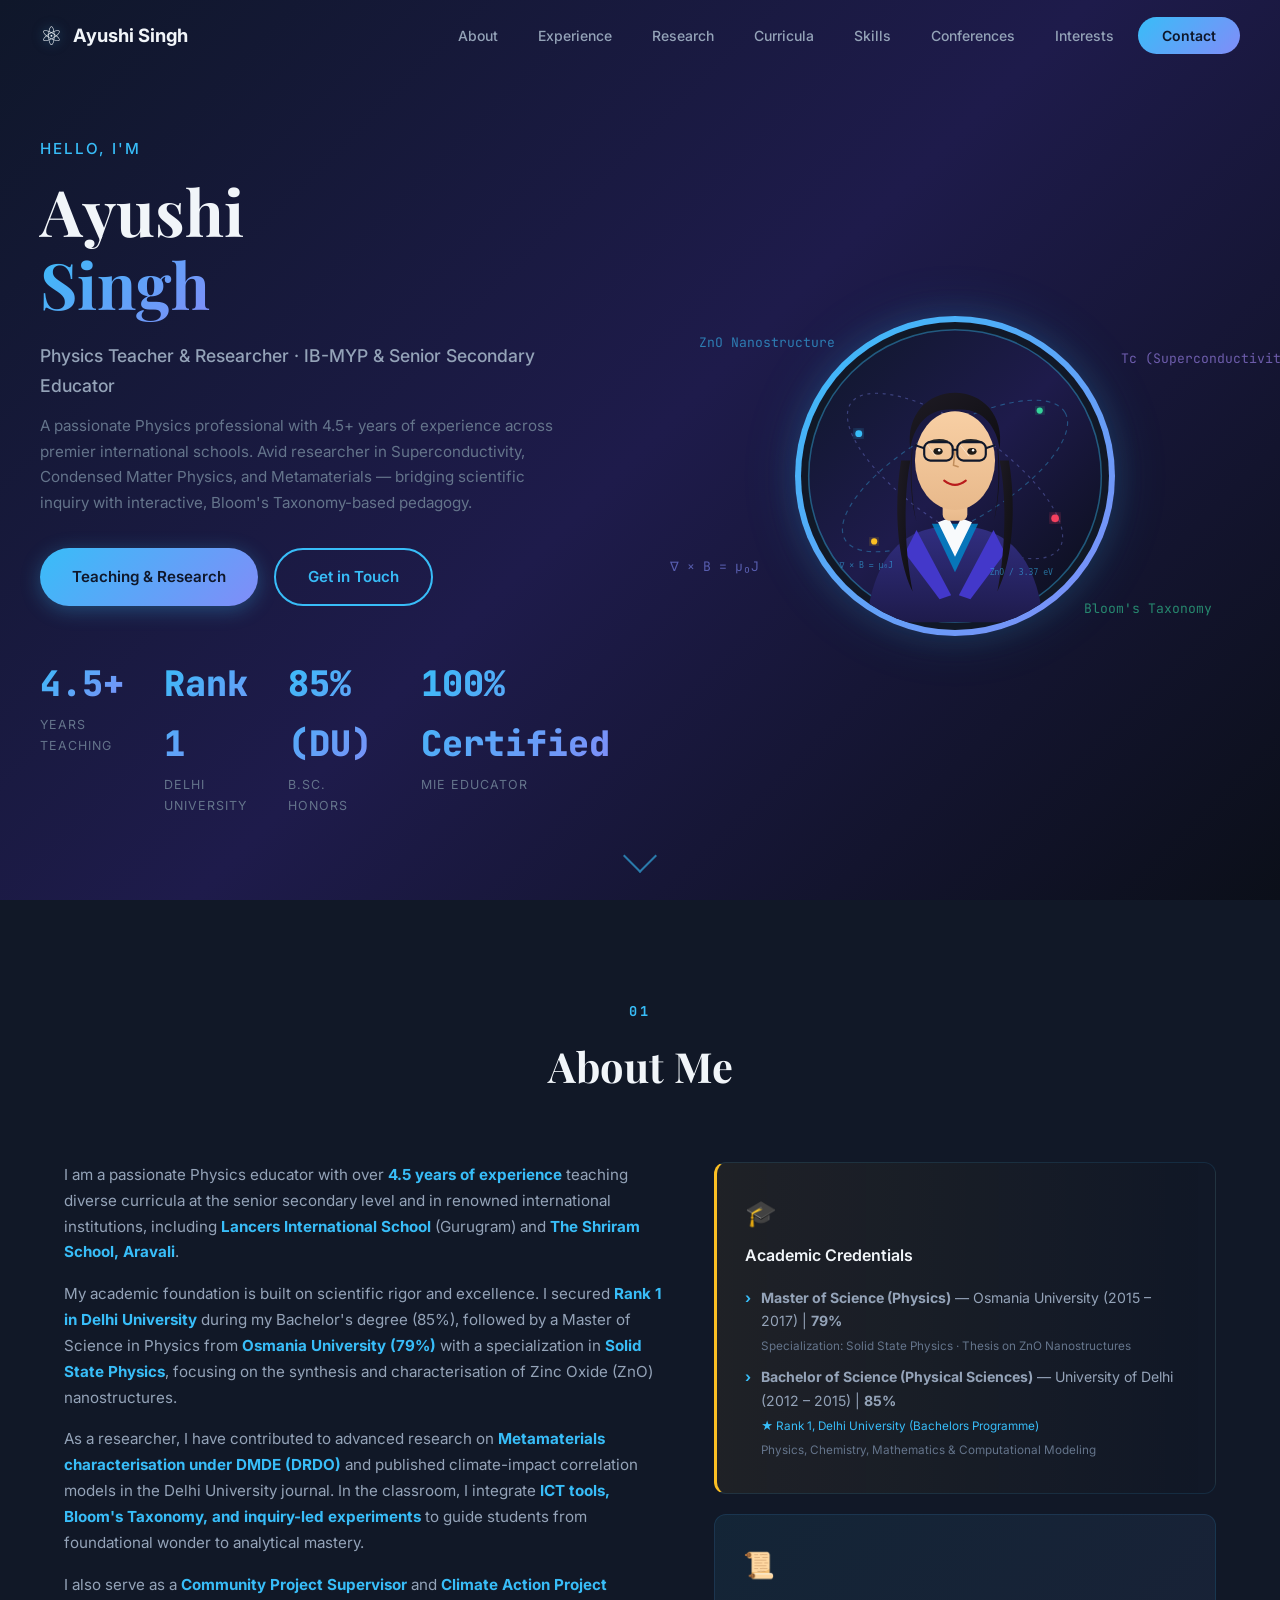
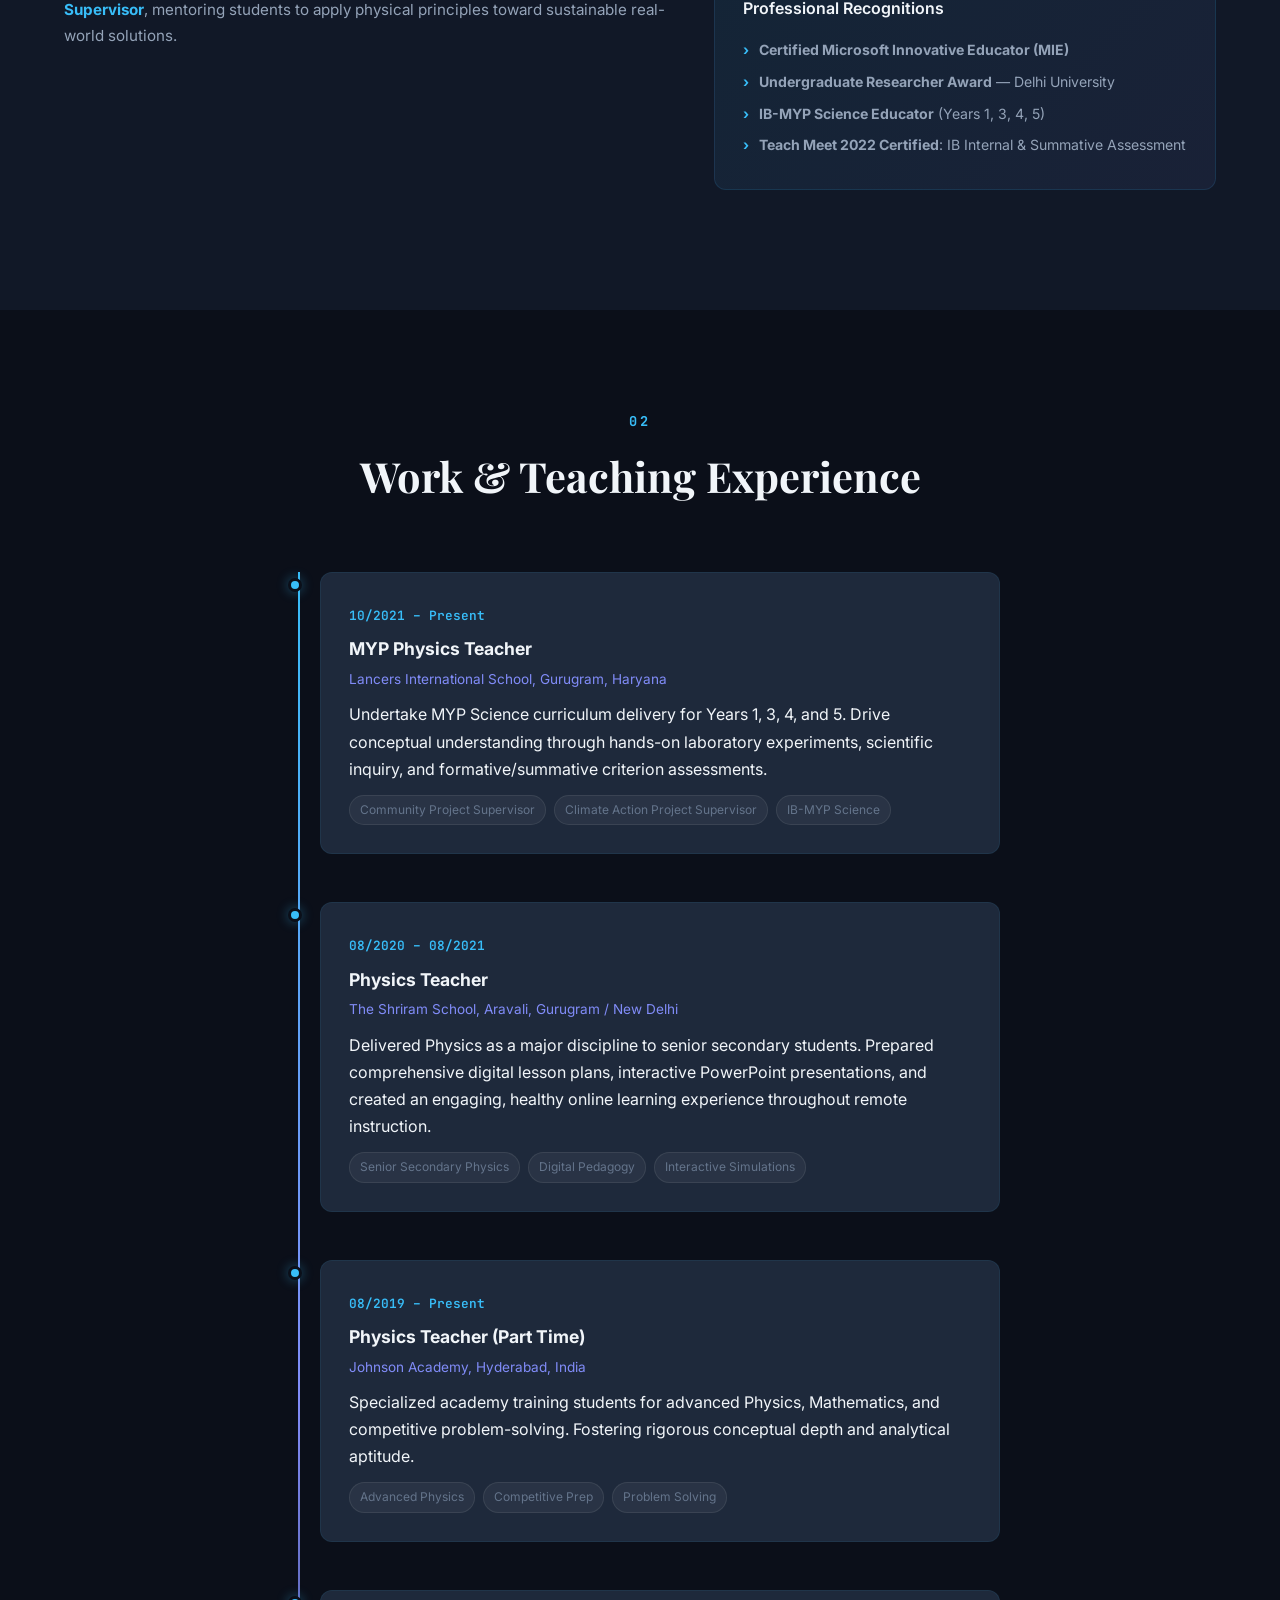
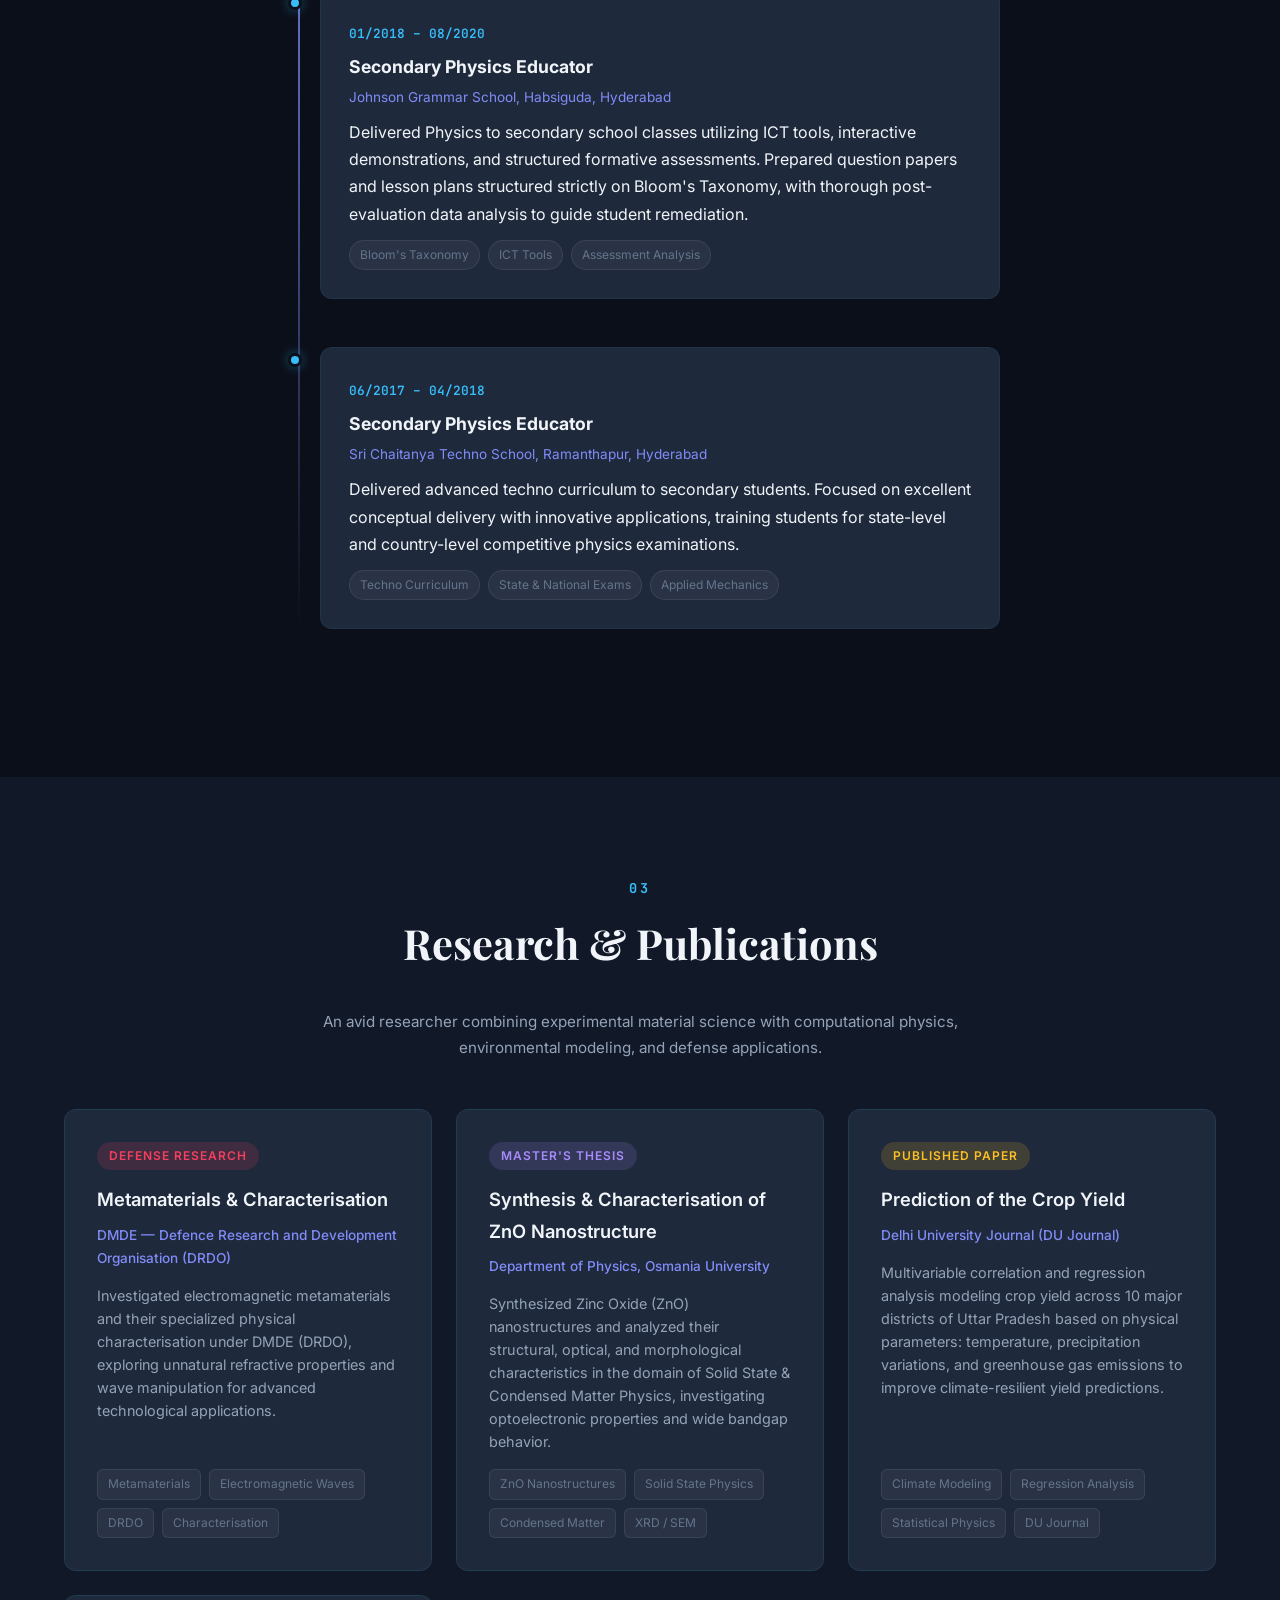
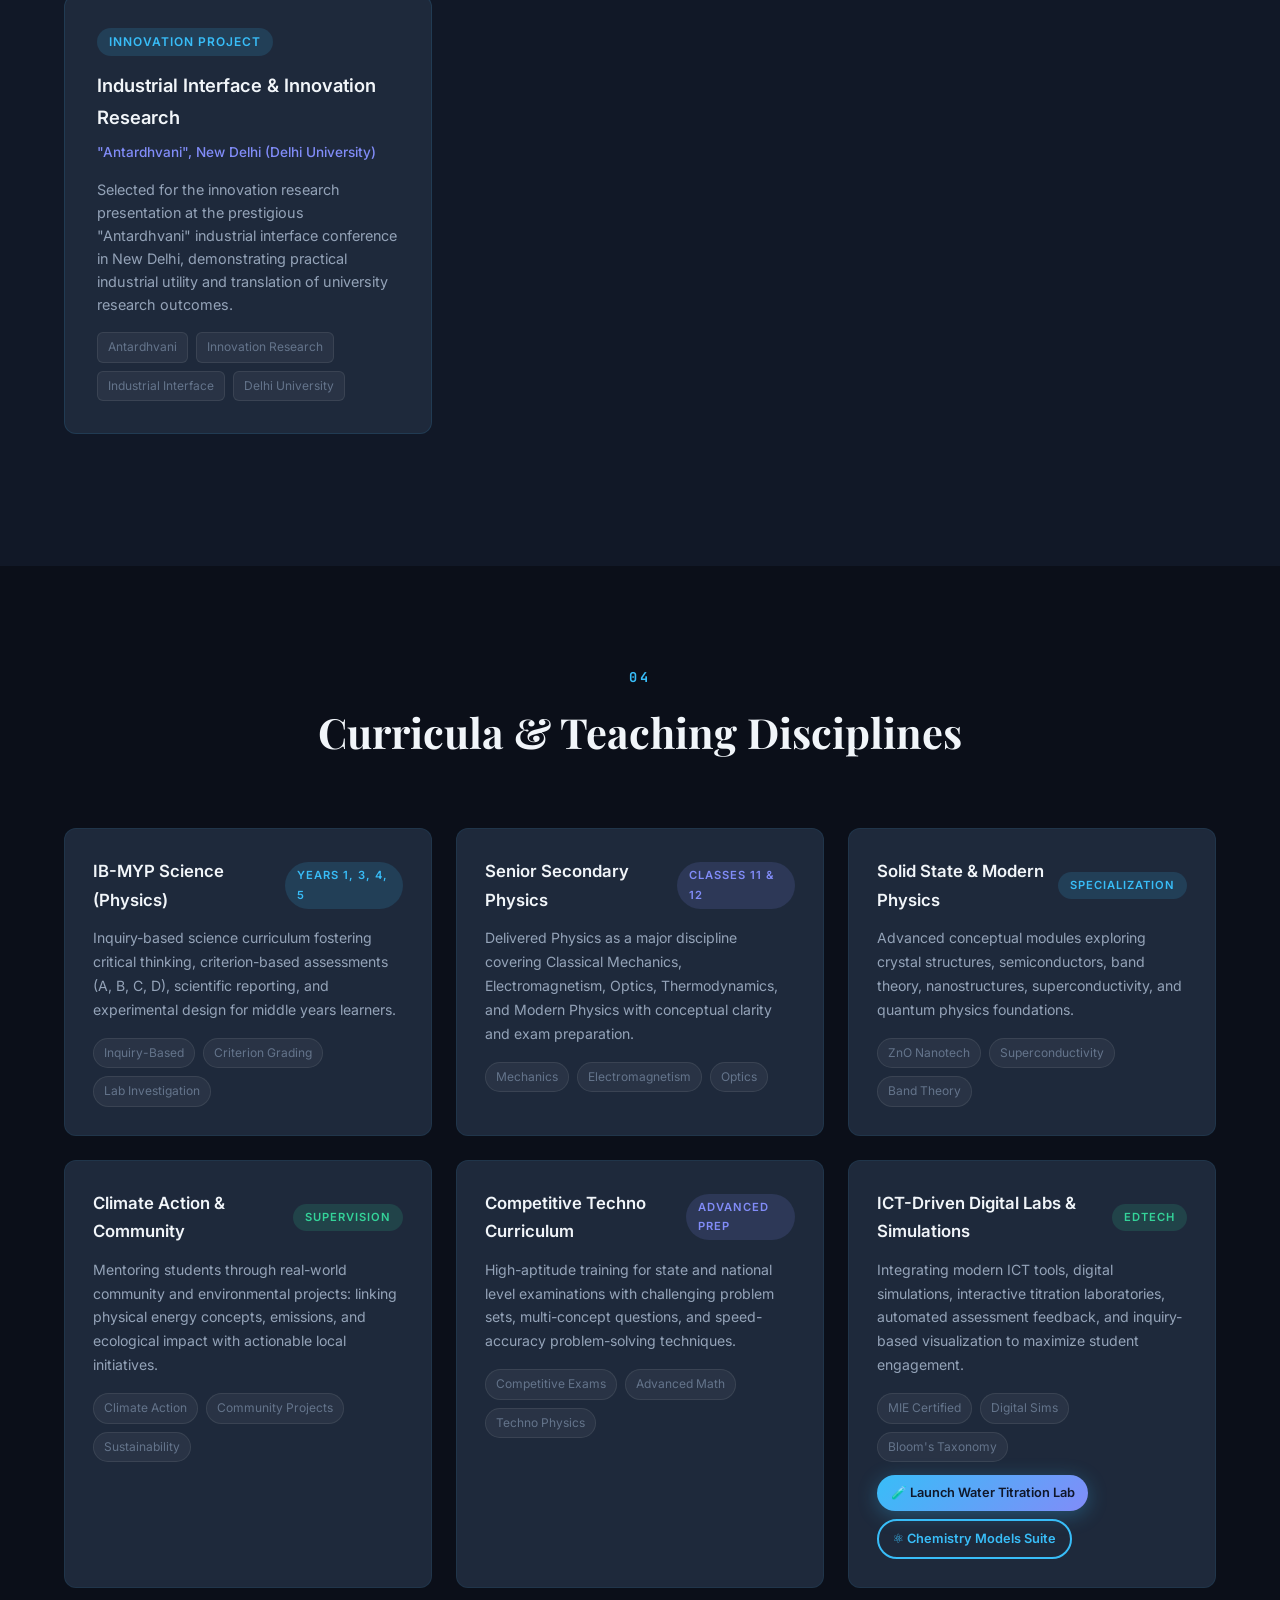
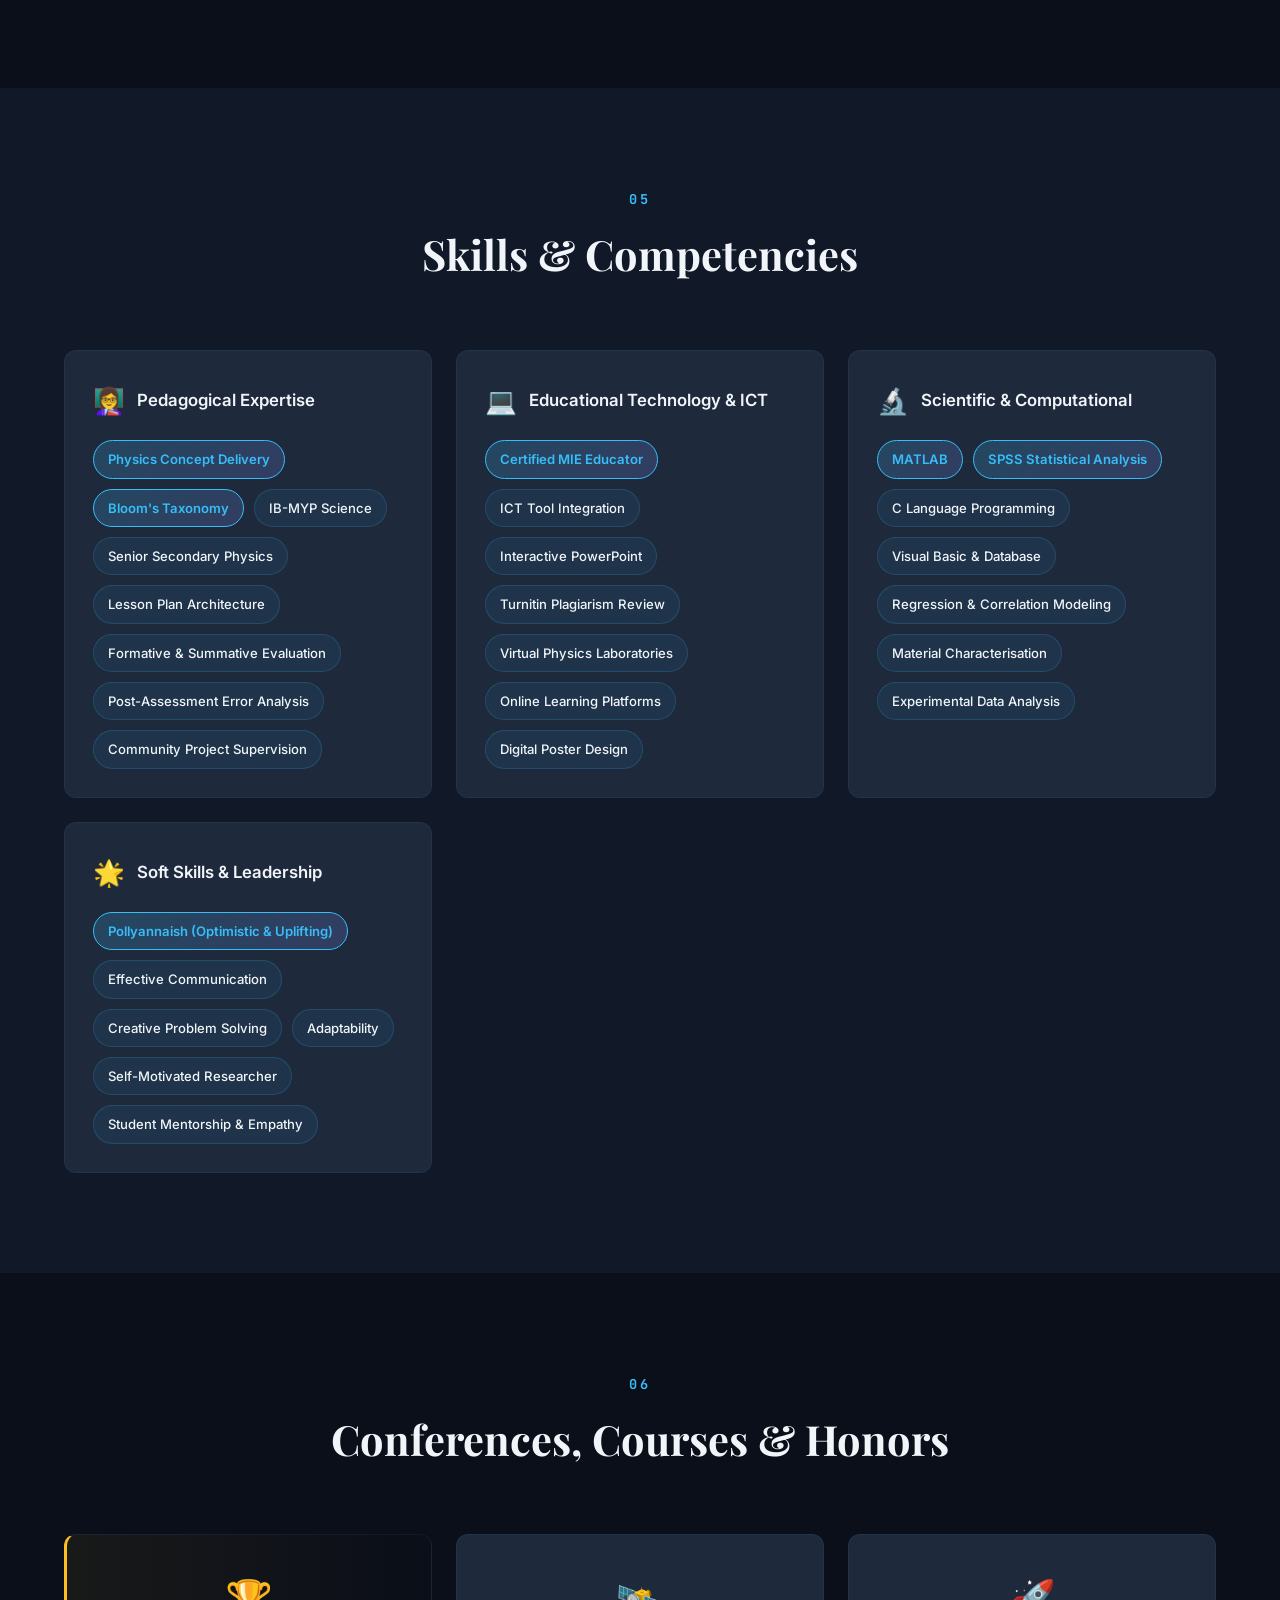
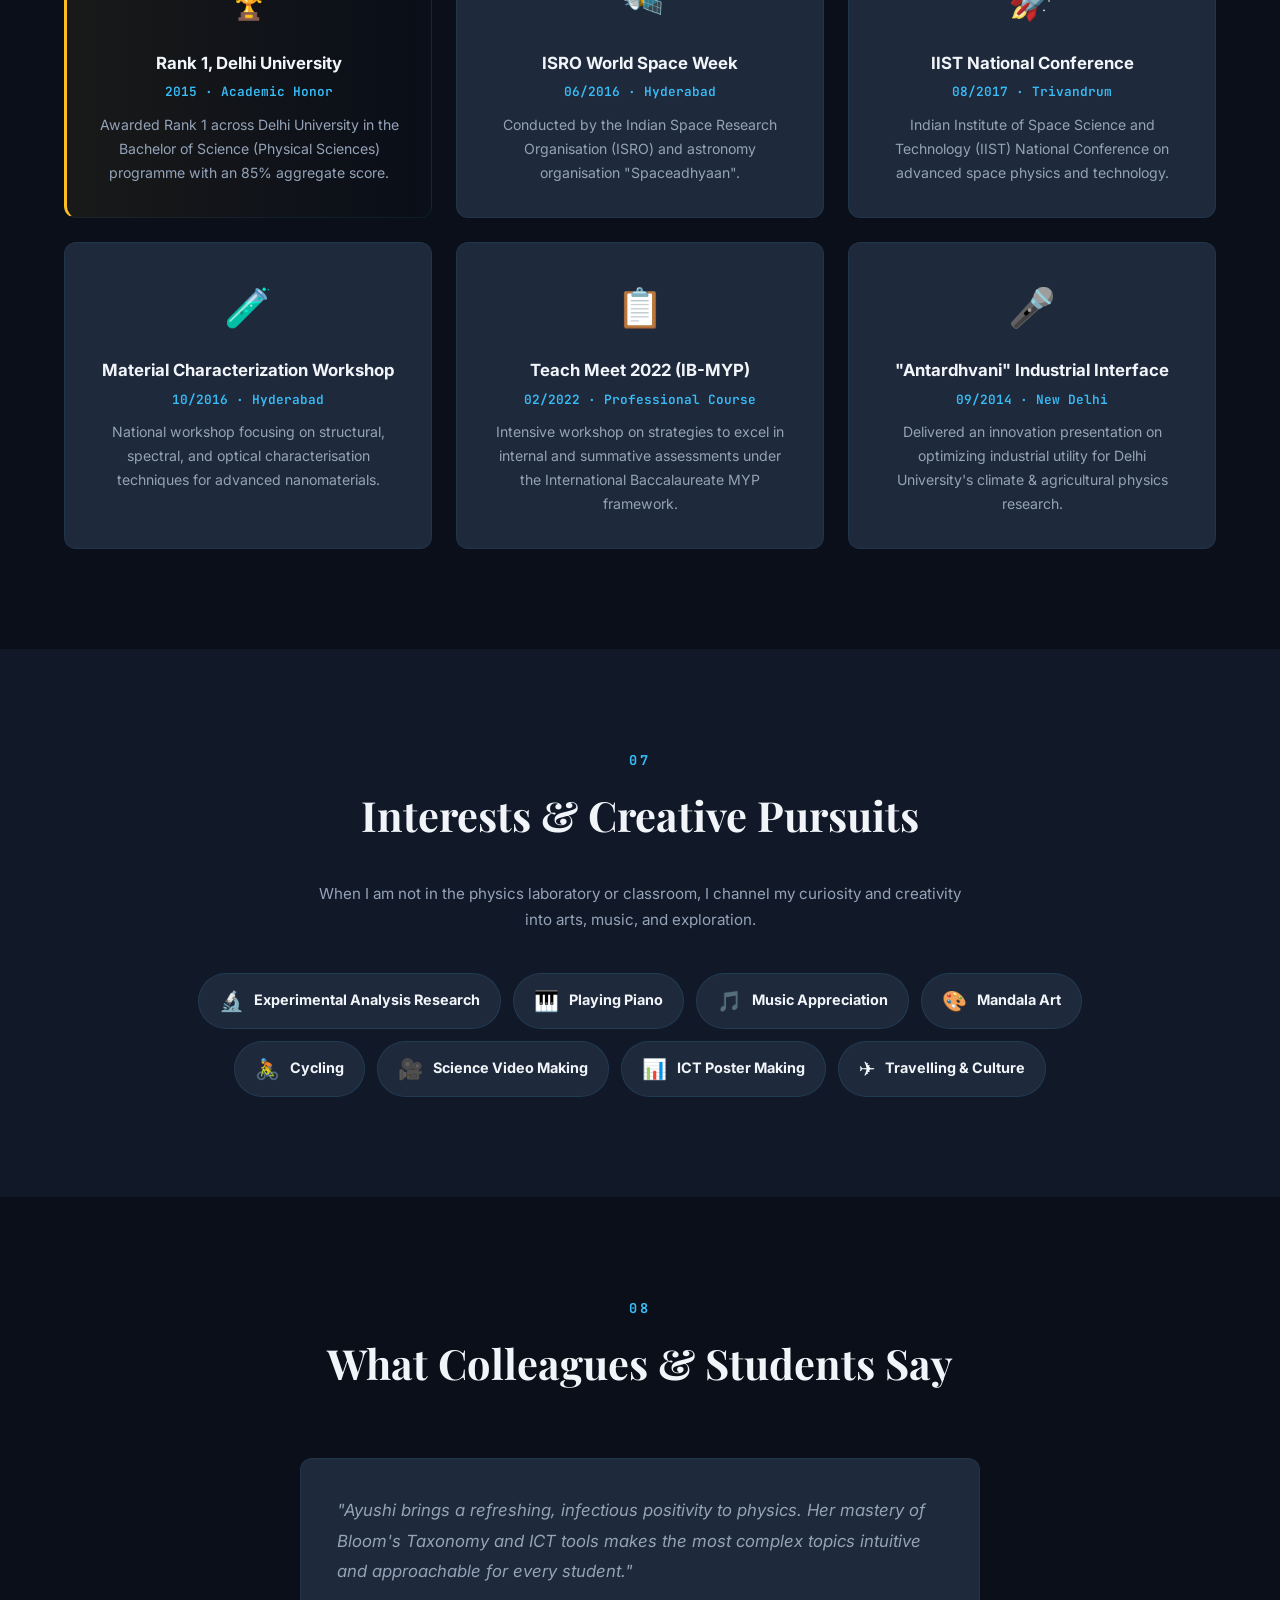
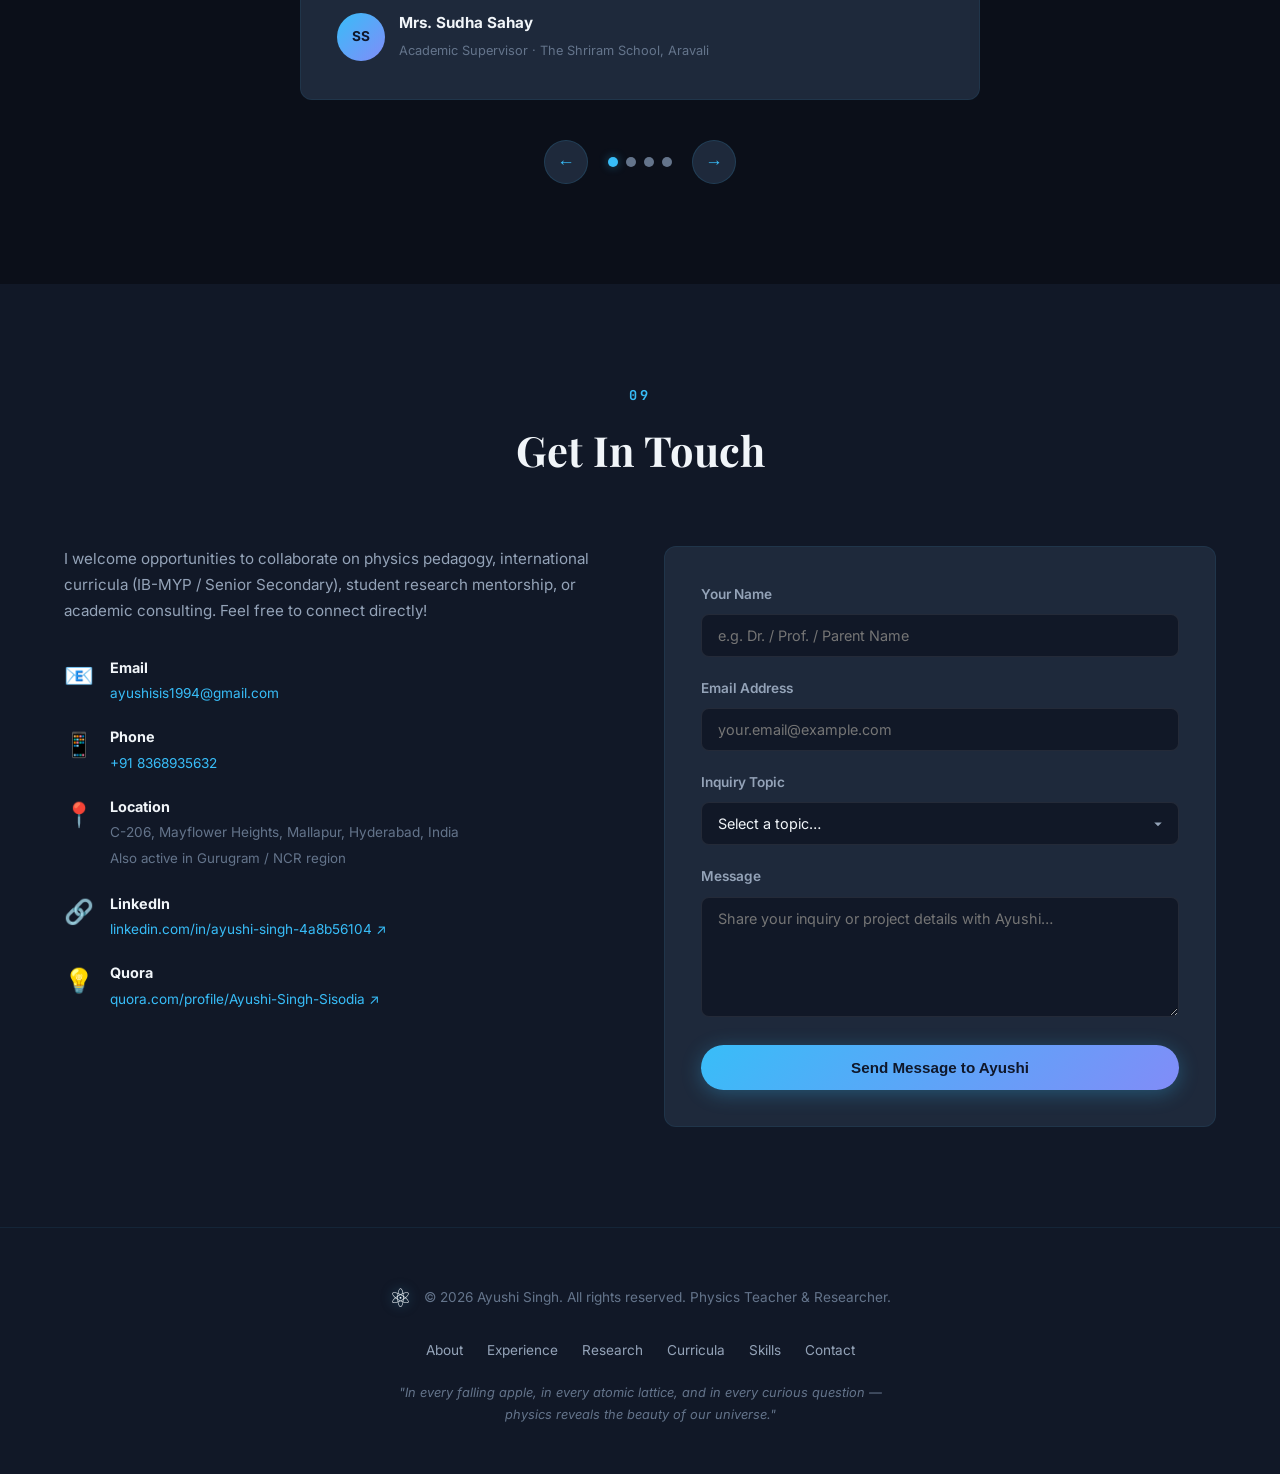
==== index.html @ d797db51 "feat: portfolio site with interactive chemistry & titration virtual labs" ====
<!DOCTYPE html>
<html lang="en">
<head>
  <meta charset="UTF-8" />
  <meta name="viewport" content="width=device-width, initial-scale=1.0" />
  <title>Ayushi Singh — Physics Teacher &amp; Researcher Portfolio</title>
  <link rel="stylesheet" href="css/style.css" />
  <link rel="preconnect" href="https://fonts.googleapis.com" />
  <link rel="preconnect" href="https://fonts.gstatic.com" crossorigin />
  <link href="https://fonts.googleapis.com/css2?family=Inter:wght@300;400;500;600;700;800&family=Playfair+Display:ital,wght@0,500;0,700;1,500&family=JetBrains+Mono:wght@400;500&display=swap" rel="stylesheet" />
</head>
<body>
  <!-- ───── Particle Canvas ───── -->
  <canvas id="particles-canvas"></canvas>

  <!-- ───── Navigation ───── -->
  <nav class="navbar" id="navbar">
    <a href="#" class="nav-logo">
      <span class="logo-icon">⚛</span>
      <span class="logo-text">Ayushi Singh</span>
    </a>
    <ul class="nav-links" id="nav-links">
      <li><a href="#about">About</a></li>
      <li><a href="#experience">Experience</a></li>
      <li><a href="#research">Research</a></li>
      <li><a href="#curriculum">Curricula</a></li>
      <li><a href="#skills">Skills</a></li>
      <li><a href="#conferences">Conferences</a></li>
      <li><a href="#interests">Interests</a></li>
      <li><a href="#contact" class="nav-cta">Contact</a></li>
    </ul>
    <button class="hamburger" id="hamburger" aria-label="Toggle menu">
      <span></span><span></span><span></span>
    </button>
  </nav>

  <!-- ───── Hero Section ───── -->
  <header class="hero" id="hero">
    <div class="hero-content">
      <div class="hero-text">
        <p class="hero-greeting">Hello, I'm</p>
        <h1 class="hero-name">Ayushi<br /><span class="highlight">Singh</span></h1>
        <p class="hero-tagline">Physics Teacher &amp; Researcher · IB-MYP &amp; Senior Secondary Educator</p>
        <p class="hero-sub">A passionate Physics professional with 4.5+ years of experience across premier international schools. Avid researcher in Superconductivity, Condensed Matter Physics, and Metamaterials — bridging scientific inquiry with interactive, Bloom's Taxonomy-based pedagogy.</p>
        <div class="hero-btns">
          <a href="#experience" class="btn btn-primary">Teaching &amp; Research</a>
          <a href="#contact" class="btn btn-outline">Get in Touch</a>
        </div>
        <div class="hero-stats">
          <div class="stat">
            <span class="stat-num" data-target="4.5" data-decimals="1" data-suffix="+">0</span>
            <span class="stat-label">Years Teaching</span>
          </div>
          <div class="stat">
            <span class="stat-num" data-target="1" data-prefix="Rank ">0</span>
            <span class="stat-label">Delhi University</span>
          </div>
          <div class="stat">
            <span class="stat-num" data-target="85" data-suffix="% (DU)">0</span>
            <span class="stat-label">B.Sc. Honors</span>
          </div>
          <div class="stat">
            <span class="stat-num" data-target="100" data-suffix="% Certified">0</span>
            <span class="stat-label">MIE Educator</span>
          </div>
        </div>
      </div>
      <div class="hero-image">
        <div class="avatar-ring">
          <img src="assets/images/teacher-avatar.svg" alt="Ayushi Singh - Physics Teacher &amp; Researcher" />
        </div>
        <!-- Floating formulas & research topics -->
        <div class="floating-formula f1">ZnO Nanostructure</div>
        <div class="floating-formula f2">∇ × B = μ₀J</div>
        <div class="floating-formula f3">Tc (Superconductivity)</div>
        <div class="floating-formula f4">Bloom's Taxonomy</div>
      </div>
    </div>
    <a href="#about" class="scroll-indicator" aria-label="Scroll down">
      <span class="scroll-arrow"></span>
    </a>
  </header>

  <!-- ───── About Section ───── -->
  <section class="section about" id="about">
    <div class="container">
      <h2 class="section-title"><span class="title-num">01</span> About Me</h2>
      <div class="about-grid">
        <div class="about-text">
          <p>I am a passionate Physics educator with over <strong>4.5 years of experience</strong> teaching diverse curricula at the senior secondary level and in renowned international institutions, including <strong>Lancers International School</strong> (Gurugram) and <strong>The Shriram School, Aravali</strong>.</p>
          <p>My academic foundation is built on scientific rigor and excellence. I secured <strong>Rank 1 in Delhi University</strong> during my Bachelor's degree (85%), followed by a Master of Science in Physics from <strong>Osmania University (79%)</strong> with a specialization in <strong>Solid State Physics</strong>, focusing on the synthesis and characterisation of Zinc Oxide (ZnO) nanostructures.</p>
          <p>As a researcher, I have contributed to advanced research on <strong>Metamaterials characterisation under DMDE (DRDO)</strong> and published climate-impact correlation models in the Delhi University journal. In the classroom, I integrate <strong>ICT tools, Bloom's Taxonomy, and inquiry-led experiments</strong> to guide students from foundational wonder to analytical mastery.</p>
          <p>I also serve as a <strong>Community Project Supervisor</strong> and <strong>Climate Action Project Supervisor</strong>, mentoring students to apply physical principles toward sustainable real-world solutions.</p>
        </div>
        <div class="about-details">
          <div class="detail-card award-highlight">
            <span class="detail-icon">🎓</span>
            <h3>Academic Credentials</h3>
            <ul>
              <li><strong>Master of Science (Physics)</strong> — Osmania University (2015 – 2017) | <strong>79%</strong>
                <br /><small style="color:var(--text-muted);">Specialization: Solid State Physics · Thesis on ZnO Nanostructures</small>
              </li>
              <li><strong>Bachelor of Science (Physical Sciences)</strong> — University of Delhi (2012 – 2015) | <strong>85%</strong>
                <br /><small style="color:var(--accent-cyan);">★ Rank 1, Delhi University (Bachelors Programme)</small>
                <br /><small style="color:var(--text-muted);">Physics, Chemistry, Mathematics &amp; Computational Modeling</small>
              </li>
            </ul>
          </div>
          <div class="detail-card">
            <span class="detail-icon">📜</span>
            <h3>Professional Recognitions</h3>
            <ul>
              <li><strong>Certified Microsoft Innovative Educator (MIE)</strong></li>
              <li><strong>Undergraduate Researcher Award</strong> — Delhi University</li>
              <li><strong>IB-MYP Science Educator</strong> (Years 1, 3, 4, 5)</li>
              <li><strong>Teach Meet 2022 Certified</strong>: IB Internal &amp; Summative Assessment</li>
            </ul>
          </div>
        </div>
      </div>
    </div>
  </section>

  <!-- ───── Teaching Experience ───── -->
  <section class="section experience" id="experience">
    <div class="container">
      <h2 class="section-title"><span class="title-num">02</span> Work &amp; Teaching Experience</h2>
      <div class="timeline">

        <div class="timeline-item">
          <div class="timeline-dot"></div>
          <div class="timeline-content">
            <span class="timeline-date">10/2021 – Present</span>
            <h3>MYP Physics Teacher</h3>
            <p class="timeline-place">Lancers International School, Gurugram, Haryana</p>
            <p>Undertake MYP Science curriculum delivery for Years 1, 3, 4, and 5. Drive conceptual understanding through hands-on laboratory experiments, scientific inquiry, and formative/summative criterion assessments.</p>
            <div class="subject-tags" style="margin-top:12px;">
              <span>Community Project Supervisor</span>
              <span>Climate Action Project Supervisor</span>
              <span>IB-MYP Science</span>
            </div>
          </div>
        </div>

        <div class="timeline-item">
          <div class="timeline-dot"></div>
          <div class="timeline-content">
            <span class="timeline-date">08/2020 – 08/2021</span>
            <h3>Physics Teacher</h3>
            <p class="timeline-place">The Shriram School, Aravali, Gurugram / New Delhi</p>
            <p>Delivered Physics as a major discipline to senior secondary students. Prepared comprehensive digital lesson plans, interactive PowerPoint presentations, and created an engaging, healthy online learning experience throughout remote instruction.</p>
            <div class="subject-tags" style="margin-top:12px;">
              <span>Senior Secondary Physics</span>
              <span>Digital Pedagogy</span>
              <span>Interactive Simulations</span>
            </div>
          </div>
        </div>

        <div class="timeline-item">
          <div class="timeline-dot"></div>
          <div class="timeline-content">
            <span class="timeline-date">08/2019 – Present</span>
            <h3>Physics Teacher (Part Time)</h3>
            <p class="timeline-place">Johnson Academy, Hyderabad, India</p>
            <p>Specialized academy training students for advanced Physics, Mathematics, and competitive problem-solving. Fostering rigorous conceptual depth and analytical aptitude.</p>
            <div class="subject-tags" style="margin-top:12px;">
              <span>Advanced Physics</span>
              <span>Competitive Prep</span>
              <span>Problem Solving</span>
            </div>
          </div>
        </div>

        <div class="timeline-item">
          <div class="timeline-dot"></div>
          <div class="timeline-content">
            <span class="timeline-date">01/2018 – 08/2020</span>
            <h3>Secondary Physics Educator</h3>
            <p class="timeline-place">Johnson Grammar School, Habsiguda, Hyderabad</p>
            <p>Delivered Physics to secondary school classes utilizing ICT tools, interactive demonstrations, and structured formative assessments. Prepared question papers and lesson plans structured strictly on Bloom's Taxonomy, with thorough post-evaluation data analysis to guide student remediation.</p>
            <div class="subject-tags" style="margin-top:12px;">
              <span>Bloom's Taxonomy</span>
              <span>ICT Tools</span>
              <span>Assessment Analysis</span>
            </div>
          </div>
        </div>

        <div class="timeline-item">
          <div class="timeline-dot"></div>
          <div class="timeline-content">
            <span class="timeline-date">06/2017 – 04/2018</span>
            <h3>Secondary Physics Educator</h3>
            <p class="timeline-place">Sri Chaitanya Techno School, Ramanthapur, Hyderabad</p>
            <p>Delivered advanced techno curriculum to secondary students. Focused on excellent conceptual delivery with innovative applications, training students for state-level and country-level competitive physics examinations.</p>
            <div class="subject-tags" style="margin-top:12px;">
              <span>Techno Curriculum</span>
              <span>State &amp; National Exams</span>
              <span>Applied Mechanics</span>
            </div>
          </div>
        </div>

      </div>
    </div>
  </section>

  <!-- ───── Research & Publications ───── -->
  <section class="section research-section" id="research">
    <div class="container">
      <h2 class="section-title"><span class="title-num">03</span> Research &amp; Publications</h2>
      <p style="text-align:center; max-width:700px; margin:-30px auto 48px; color:var(--text-secondary); font-size:.95rem;">
        An avid researcher combining experimental material science with computational physics, environmental modeling, and defense applications.
      </p>

      <div class="research-grid">
        <div class="research-card">
          <span class="research-badge badge-drdo">Defense Research</span>
          <h3>Metamaterials &amp; Characterisation</h3>
          <p class="research-org">DMDE — Defence Research and Development Organisation (DRDO)</p>
          <p class="research-desc">
            Investigated electromagnetic metamaterials and their specialized physical characterisation under DMDE (DRDO), exploring unnatural refractive properties and wave manipulation for advanced technological applications.
          </p>
          <div class="research-tags">
            <span>Metamaterials</span>
            <span>Electromagnetic Waves</span>
            <span>DRDO</span>
            <span>Characterisation</span>
          </div>
        </div>

        <div class="research-card">
          <span class="research-badge badge-msc">Master's Thesis</span>
          <h3>Synthesis &amp; Characterisation of ZnO Nanostructure</h3>
          <p class="research-org">Department of Physics, Osmania University</p>
          <p class="research-desc">
            Synthesized Zinc Oxide (ZnO) nanostructures and analyzed their structural, optical, and morphological characteristics in the domain of Solid State &amp; Condensed Matter Physics, investigating optoelectronic properties and wide bandgap behavior.
          </p>
          <div class="research-tags">
            <span>ZnO Nanostructures</span>
            <span>Solid State Physics</span>
            <span>Condensed Matter</span>
            <span>XRD / SEM</span>
          </div>
        </div>

        <div class="research-card">
          <span class="research-badge badge-du">Published Paper</span>
          <h3>Prediction of the Crop Yield</h3>
          <p class="research-org">Delhi University Journal (DU Journal)</p>
          <p class="research-desc">
            Multivariable correlation and regression analysis modeling crop yield across 10 major districts of Uttar Pradesh based on physical parameters: temperature, precipitation variations, and greenhouse gas emissions to improve climate-resilient yield predictions.
          </p>
          <div class="research-tags">
            <span>Climate Modeling</span>
            <span>Regression Analysis</span>
            <span>Statistical Physics</span>
            <span>DU Journal</span>
          </div>
        </div>

        <div class="research-card">
          <span class="research-badge">Innovation Project</span>
          <h3>Industrial Interface &amp; Innovation Research</h3>
          <p class="research-org">"Antardhvani", New Delhi (Delhi University)</p>
          <p class="research-desc">
            Selected for the innovation research presentation at the prestigious "Antardhvani" industrial interface conference in New Delhi, demonstrating practical industrial utility and translation of university research outcomes.
          </p>
          <div class="research-tags">
            <span>Antardhvani</span>
            <span>Innovation Research</span>
            <span>Industrial Interface</span>
            <span>Delhi University</span>
          </div>
        </div>
      </div>
    </div>
  </section>

  <!-- ───── Curricula & Courses ───── -->
  <section class="section subjects" id="curriculum">
    <div class="container">
      <h2 class="section-title"><span class="title-num">04</span> Curricula &amp; Teaching Disciplines</h2>
      <div class="subjects-grid">

        <div class="subject-card">
          <div class="subject-header">
            <h3>IB-MYP Science (Physics)</h3>
            <span class="badge">Years 1, 3, 4, 5</span>
          </div>
          <p>Inquiry-based science curriculum fostering critical thinking, criterion-based assessments (A, B, C, D), scientific reporting, and experimental design for middle years learners.</p>
          <div class="subject-tags">
            <span>Inquiry-Based</span><span>Criterion Grading</span><span>Lab Investigation</span>
          </div>
        </div>

        <div class="subject-card">
          <div class="subject-header">
            <h3>Senior Secondary Physics</h3>
            <span class="badge badge-mid">Classes 11 &amp; 12</span>
          </div>
          <p>Delivered Physics as a major discipline covering Classical Mechanics, Electromagnetism, Optics, Thermodynamics, and Modern Physics with conceptual clarity and exam preparation.</p>
          <div class="subject-tags">
            <span>Mechanics</span><span>Electromagnetism</span><span>Optics</span>
          </div>
        </div>

        <div class="subject-card">
          <div class="subject-header">
            <h3>Solid State &amp; Modern Physics</h3>
            <span class="badge">Specialization</span>
          </div>
          <p>Advanced conceptual modules exploring crystal structures, semiconductors, band theory, nanostructures, superconductivity, and quantum physics foundations.</p>
          <div class="subject-tags">
            <span>ZnO Nanotech</span><span>Superconductivity</span><span>Band Theory</span>
          </div>
        </div>

        <div class="subject-card">
          <div class="subject-header">
            <h3>Climate Action &amp; Community</h3>
            <span class="badge badge-intro">Supervision</span>
          </div>
          <p>Mentoring students through real-world community and environmental projects: linking physical energy concepts, emissions, and ecological impact with actionable local initiatives.</p>
          <div class="subject-tags">
            <span>Climate Action</span><span>Community Projects</span><span>Sustainability</span>
          </div>
        </div>

        <div class="subject-card">
          <div class="subject-header">
            <h3>Competitive Techno Curriculum</h3>
            <span class="badge badge-mid">Advanced Prep</span>
          </div>
          <p>High-aptitude training for state and national level examinations with challenging problem sets, multi-concept questions, and speed-accuracy problem-solving techniques.</p>
          <div class="subject-tags">
            <span>Competitive Exams</span><span>Advanced Math</span><span>Techno Physics</span>
          </div>
        </div>

        <div class="subject-card">
          <div class="subject-header">
            <h3>ICT-Driven Digital Labs &amp; Simulations</h3>
            <span class="badge badge-intro">EdTech</span>
          </div>
          <p>Integrating modern ICT tools, digital simulations, interactive titration laboratories, automated assessment feedback, and inquiry-based visualization to maximize student engagement.</p>
          <div class="subject-tags" style="margin-bottom: 0.8rem;">
            <span>MIE Certified</span><span>Digital Sims</span><span>Bloom's Taxonomy</span>
          </div>
          <div style="display: flex; gap: 0.5rem; flex-wrap: wrap; margin-top: 0.6rem;">
            <a href="water_titration_lab.html" target="_blank" class="btn btn-primary" style="padding: 0.45rem 0.85rem; font-size: 0.8rem;">🧪 Launch Water Titration Lab</a>
            <a href="interactive_chemistry_lab.html" target="_blank" class="btn btn-outline" style="padding: 0.45rem 0.85rem; font-size: 0.8rem;">⚛️ Chemistry Models Suite</a>
          </div>
        </div>

      </div>
    </div>
  </section>

  <!-- ───── Skills & Pedagogy Matrix ───── -->
  <section class="section skills-section" id="skills">
    <div class="container">
      <h2 class="section-title"><span class="title-num">05</span> Skills &amp; Competencies</h2>
      <div class="skills-grid">

        <div class="skill-category-card">
          <div class="skill-cat-header">
            <span class="skill-cat-icon">👩‍🏫</span>
            <h3>Pedagogical Expertise</h3>
          </div>
          <div class="skill-pill-list">
            <span class="skill-pill featured">Physics Concept Delivery</span>
            <span class="skill-pill featured">Bloom's Taxonomy</span>
            <span class="skill-pill">IB-MYP Science</span>
            <span class="skill-pill">Senior Secondary Physics</span>
            <span class="skill-pill">Lesson Plan Architecture</span>
            <span class="skill-pill">Formative &amp; Summative Evaluation</span>
            <span class="skill-pill">Post-Assessment Error Analysis</span>
            <span class="skill-pill">Community Project Supervision</span>
          </div>
        </div>

        <div class="skill-category-card">
          <div class="skill-cat-header">
            <span class="skill-cat-icon">💻</span>
            <h3>Educational Technology &amp; ICT</h3>
          </div>
          <div class="skill-pill-list">
            <span class="skill-pill featured">Certified MIE Educator</span>
            <span class="skill-pill">ICT Tool Integration</span>
            <span class="skill-pill">Interactive PowerPoint</span>
            <span class="skill-pill">Turnitin Plagiarism Review</span>
            <span class="skill-pill">Virtual Physics Laboratories</span>
            <span class="skill-pill">Online Learning Platforms</span>
            <span class="skill-pill">Digital Poster Design</span>
          </div>
        </div>

        <div class="skill-category-card">
          <div class="skill-cat-header">
            <span class="skill-cat-icon">🔬</span>
            <h3>Scientific &amp; Computational</h3>
          </div>
          <div class="skill-pill-list">
            <span class="skill-pill featured">MATLAB</span>
            <span class="skill-pill featured">SPSS Statistical Analysis</span>
            <span class="skill-pill">C Language Programming</span>
            <span class="skill-pill">Visual Basic &amp; Database</span>
            <span class="skill-pill">Regression &amp; Correlation Modeling</span>
            <span class="skill-pill">Material Characterisation</span>
            <span class="skill-pill">Experimental Data Analysis</span>
          </div>
        </div>

        <div class="skill-category-card">
          <div class="skill-cat-header">
            <span class="skill-cat-icon">🌟</span>
            <h3>Soft Skills &amp; Leadership</h3>
          </div>
          <div class="skill-pill-list">
            <span class="skill-pill featured">Pollyannaish (Optimistic &amp; Uplifting)</span>
            <span class="skill-pill">Effective Communication</span>
            <span class="skill-pill">Creative Problem Solving</span>
            <span class="skill-pill">Adaptability</span>
            <span class="skill-pill">Self-Motivated Researcher</span>
            <span class="skill-pill">Student Mentorship &amp; Empathy</span>
          </div>
        </div>

      </div>
    </div>
  </section>

  <!-- ───── Conferences & Courses ───── -->
  <section class="section conferences" id="conferences">
    <div class="container">
      <h2 class="section-title"><span class="title-num">06</span> Conferences, Courses &amp; Honors</h2>
      <div class="achievements-grid">

        <div class="achievement-card award-highlight">
          <div class="achievement-icon">🏆</div>
          <h3>Rank 1, Delhi University</h3>
          <p class="achievement-year">2015 · Academic Honor</p>
          <p>Awarded Rank 1 across Delhi University in the Bachelor of Science (Physical Sciences) programme with an 85% aggregate score.</p>
        </div>

        <div class="achievement-card">
          <div class="achievement-icon">🛰️</div>
          <h3>ISRO World Space Week</h3>
          <p class="achievement-year">06/2016 · Hyderabad</p>
          <p>Conducted by the Indian Space Research Organisation (ISRO) and astronomy organisation "Spaceadhyaan".</p>
        </div>

        <div class="achievement-card">
          <div class="achievement-icon">🚀</div>
          <h3>IIST National Conference</h3>
          <p class="achievement-year">08/2017 · Trivandrum</p>
          <p>Indian Institute of Space Science and Technology (IIST) National Conference on advanced space physics and technology.</p>
        </div>

        <div class="achievement-card">
          <div class="achievement-icon">🧪</div>
          <h3>Material Characterization Workshop</h3>
          <p class="achievement-year">10/2016 · Hyderabad</p>
          <p>National workshop focusing on structural, spectral, and optical characterisation techniques for advanced nanomaterials.</p>
        </div>

        <div class="achievement-card">
          <div class="achievement-icon">📋</div>
          <h3>Teach Meet 2022 (IB-MYP)</h3>
          <p class="achievement-year">02/2022 · Professional Course</p>
          <p>Intensive workshop on strategies to excel in internal and summative assessments under the International Baccalaureate MYP framework.</p>
        </div>

        <div class="achievement-card">
          <div class="achievement-icon">🎤</div>
          <h3>"Antardhvani" Industrial Interface</h3>
          <p class="achievement-year">09/2014 · New Delhi</p>
          <p>Delivered an innovation presentation on optimizing industrial utility for Delhi University's climate &amp; agricultural physics research.</p>
        </div>

      </div>
    </div>
  </section>

  <!-- ───── Interests & Creative Pursuits ───── -->
  <section class="section interests-section" id="interests">
    <div class="container">
      <h2 class="section-title"><span class="title-num">07</span> Interests &amp; Creative Pursuits</h2>
      <p style="text-align:center; max-width:650px; margin:-30px auto 40px; color:var(--text-secondary); font-size:.95rem;">
        When I am not in the physics laboratory or classroom, I channel my curiosity and creativity into arts, music, and exploration.
      </p>
      <div class="interests-cloud">
        <div class="interest-chip">
          <span class="chip-icon">🔬</span>
          <strong>Experimental Analysis Research</strong>
        </div>
        <div class="interest-chip">
          <span class="chip-icon">🎹</span>
          <strong>Playing Piano</strong>
        </div>
        <div class="interest-chip">
          <span class="chip-icon">🎵</span>
          <strong>Music Appreciation</strong>
        </div>
        <div class="interest-chip">
          <span class="chip-icon">🎨</span>
          <strong>Mandala Art</strong>
        </div>
        <div class="interest-chip">
          <span class="chip-icon">🚴</span>
          <strong>Cycling</strong>
        </div>
        <div class="interest-chip">
          <span class="chip-icon">🎥</span>
          <strong>Science Video Making</strong>
        </div>
        <div class="interest-chip">
          <span class="chip-icon">📊</span>
          <strong>ICT Poster Making</strong>
        </div>
        <div class="interest-chip">
          <span class="chip-icon">✈️</span>
          <strong>Travelling &amp; Culture</strong>
        </div>
      </div>
    </div>
  </section>

  <!-- ───── Testimonials & Endorsements ───── -->
  <section class="section testimonials" id="testimonials">
    <div class="container">
      <h2 class="section-title"><span class="title-num">08</span> What Colleagues &amp; Students Say</h2>
      <div class="testimonials-slider" id="testimonials-slider">

        <div class="testimonial-card active">
          <p class="testimonial-text">"Ayushi brings a refreshing, infectious positivity to physics. Her mastery of Bloom's Taxonomy and ICT tools makes the most complex topics intuitive and approachable for every student."</p>
          <div class="testimonial-author">
            <div class="author-avatar">SS</div>
            <div>
              <strong>Mrs. Sudha Sahay</strong>
              <span>Academic Supervisor · The Shriram School, Aravali</span>
            </div>
          </div>
        </div>

        <div class="testimonial-card">
          <p class="testimonial-text">"Ayushi's commitment to curriculum delivery and rigorous post-assessment analysis at Johnson Grammar School transformed how students engaged with physical sciences. A true educator with research rigor."</p>
          <div class="testimonial-author">
            <div class="author-avatar">SR</div>
            <div>
              <strong>Mrs. D. Saraswati Rao</strong>
              <span>Principal · Johnson Grammar School</span>
            </div>
          </div>
        </div>

        <div class="testimonial-card">
          <p class="testimonial-text">"Her dual background in Condensed Matter Physics research and IB-MYP inquiry-based pedagogy empowers students to look at physics not as a set of formulas, but as a lens to understand reality."</p>
          <div class="testimonial-author">
            <div class="author-avatar">NS</div>
            <div>
              <strong>Mr. N. Sravan</strong>
              <span>Director · Johnson Academy</span>
            </div>
          </div>
        </div>

        <div class="testimonial-card">
          <p class="testimonial-text">"Ms. Ayushi made physics my favorite class. From climate action simulations to hands-on experiments, she always encouraged us with a positive mindset and never let us fear mistakes."</p>
          <div class="testimonial-author">
            <div class="author-avatar">AS</div>
            <div>
              <strong>MYP Science Student</strong>
              <span>Lancers International School</span>
            </div>
          </div>
        </div>

      </div>
      <div class="testimonial-nav">
        <button class="test-nav-btn" id="test-prev" aria-label="Previous testimonial">←</button>
        <div class="test-dots" id="test-dots"></div>
        <button class="test-nav-btn" id="test-next" aria-label="Next testimonial">→</button>
      </div>
    </div>
  </section>

  <!-- ───── Contact Section ───── -->
  <section class="section contact" id="contact">
    <div class="container">
      <h2 class="section-title"><span class="title-num">09</span> Get In Touch</h2>
      <div class="contact-grid">
        <div class="contact-info">
          <p>I welcome opportunities to collaborate on physics pedagogy, international curricula (IB-MYP / Senior Secondary), student research mentorship, or academic consulting. Feel free to connect directly!</p>
          <div class="contact-methods">
            
            <div class="contact-method">
              <span class="contact-icon">📧</span>
              <div>
                <strong>Email</strong>
                <p><a href="mailto:ayushisis1994@gmail.com" class="contact-link">ayushisis1994@gmail.com</a></p>
              </div>
            </div>

            <div class="contact-method">
              <span class="contact-icon">📱</span>
              <div>
                <strong>Phone</strong>
                <p><a href="tel:+918368935632" class="contact-link">+91 8368935632</a></p>
              </div>
            </div>

            <div class="contact-method">
              <span class="contact-icon">📍</span>
              <div>
                <strong>Location</strong>
                <p>C-206, Mayflower Heights, Mallapur, Hyderabad, India</p>
                <small style="color:var(--text-muted);">Also active in Gurugram / NCR region</small>
              </div>
            </div>

            <div class="contact-method">
              <span class="contact-icon">🔗</span>
              <div>
                <strong>LinkedIn</strong>
                <p><a href="https://www.linkedin.com/in/ayushi-singh-4a8b56104" target="_blank" rel="noopener noreferrer" class="contact-link">linkedin.com/in/ayushi-singh-4a8b56104 ↗</a></p>
              </div>
            </div>

            <div class="contact-method">
              <span class="contact-icon">💡</span>
              <div>
                <strong>Quora</strong>
                <p><a href="https://www.quora.com/profile/Ayushi-Singh-Sisodia" target="_blank" rel="noopener noreferrer" class="contact-link">quora.com/profile/Ayushi-Singh-Sisodia ↗</a></p>
              </div>
            </div>

          </div>
        </div>

        <form class="contact-form" id="contact-form">
          <div class="form-group">
            <label for="name">Your Name</label>
            <input type="text" id="name" name="name" placeholder="e.g. Dr. / Prof. / Parent Name" required />
          </div>
          <div class="form-group">
            <label for="email">Email Address</label>
            <input type="email" id="email" name="email" placeholder="your.email@example.com" required />
          </div>
          <div class="form-group">
            <label for="subject">Inquiry Topic</label>
            <select id="subject" name="subject">
              <option value="">Select a topic…</option>
              <option value="school-hiring">School Faculty / Teaching Opportunity</option>
              <option value="ib-myp">IB-MYP Science &amp; Physics Pedagogy</option>
              <option value="research">Condensed Matter / Research Collaboration</option>
              <option value="tutoring">Advanced Physics &amp; Mathematics Mentorship</option>
              <option value="speaking">Workshops &amp; ICT Educator Training</option>
              <option value="other">General Inquiry</option>
            </select>
          </div>
          <div class="form-group">
            <label for="message">Message</label>
            <textarea id="message" name="message" rows="5" placeholder="Share your inquiry or project details with Ayushi…" required></textarea>
          </div>
          <button type="submit" class="btn btn-primary btn-full">Send Message to Ayushi</button>
        </form>
      </div>
    </div>
  </section>

  <!-- ───── Footer ───── -->
  <footer class="footer">
    <div class="container footer-inner">
      <div class="footer-left">
        <span class="logo-icon">⚛</span>
        <p>© 2026 Ayushi Singh. All rights reserved. Physics Teacher &amp; Researcher.</p>
      </div>
      <div class="footer-links">
        <a href="#about">About</a>
        <a href="#experience">Experience</a>
        <a href="#research">Research</a>
        <a href="#curriculum">Curricula</a>
        <a href="#skills">Skills</a>
        <a href="#contact">Contact</a>
      </div>
      <p class="footer-tagline">"In every falling apple, in every atomic lattice, and in every curious question — physics reveals the beauty of our universe."</p>
    </div>
  </footer>

  <script src="js/main.js"></script>
</body>
</html>
---- css/style.css ----
/* ═══════════════════════════════════════════════════════════════
   Physics Teacher Portfolio — Style Sheet
   Color palette: Deep navy / indigo + cyan accents + warm highlights
   ═══════════════════════════════════════════════════════════════ */

/* ── Reset & Custom Properties ── */
*,
*::before,
*::after {
  margin: 0;
  padding: 0;
  box-sizing: border-box;
}

:root {
  /* Core palette */
  --bg-primary:    #0b0f19;
  --bg-secondary:  #111827;
  --bg-card:       #1e293b;
  --bg-card-hover: #263549;

  --text-primary:  #f1f5f9;
  --text-secondary:#94a3b8;
  --text-muted:    #64748b;

  --accent-cyan:   #38bdf8;
  --accent-indigo: #818cf8;
  --accent-purple: #a78bfa;
  --accent-rose:   #f43f5e;
  --accent-green:  #34d399;
  --accent-amber:  #fbbf24;

  /* Gradients */
  --grad-primary:  linear-gradient(135deg, var(--accent-cyan), var(--accent-indigo));
  --grad-hero:     linear-gradient(135deg, #0f172a 0%, #1e1b4b 50%, #0b0f19 100%);
  --grad-card:     linear-gradient(135deg, rgba(56,189,248,.08), rgba(129,140,248,.08));

  /* Shadows */
  --shadow-sm:  0 1px 3px rgba(0,0,0,.4);
  --shadow-md:  0 4px 14px rgba(0,0,0,.5);
  --shadow-lg:  0 10px 40px rgba(0,0,0,.6);
  --shadow-glow:0 0 30px rgba(56,189,248,.15);

  /* Sizing */
  --nav-height: 72px;
  --max-width:  1200px;
  --radius:     12px;
  --radius-sm:  8px;

  /* Transitions */
  --ease: cubic-bezier(.4,0,.2,1);
}

html {
  scroll-behavior: smooth;
  scroll-padding-top: var(--nav-height);
}

body {
  font-family: 'Inter', system-ui, -apple-system, sans-serif;
  background: var(--bg-primary);
  color: var(--text-primary);
  line-height: 1.7;
  overflow-x: hidden;
  -webkit-font-smoothing: antialiased;
}

/* ── Particle Canvas ── */
#particles-canvas {
  position: fixed;
  top: 0; left: 0;
  width: 100%; height: 100%;
  z-index: 0;
  pointer-events: none;
}

/* ── Utility ── */
.container {
  max-width: var(--max-width);
  margin: 0 auto;
  padding: 0 24px;
}

.highlight {
  background: var(--grad-primary);
  -webkit-background-clip: text;
  background-clip: text;
  -webkit-text-fill-color: transparent;
}

/* ── Buttons ── */
.btn {
  display: inline-flex;
  align-items: center;
  justify-content: center;
  padding: 14px 32px;
  border-radius: 50px;
  font-size: .95rem;
  font-weight: 600;
  text-decoration: none;
  cursor: pointer;
  transition: all .3s var(--ease);
  border: none;
}

.btn-primary {
  background: var(--grad-primary);
  color: #0f172a;
  box-shadow: 0 4px 20px rgba(56,189,248,.3);
}
.btn-primary:hover {
  transform: translateY(-2px);
  box-shadow: 0 8px 30px rgba(56,189,248,.45);
}

.btn-outline {
  background: transparent;
  color: var(--accent-cyan);
  border: 2px solid var(--accent-cyan);
}
.btn-outline:hover {
  background: rgba(56,189,248,.1);
  transform: translateY(-2px);
}

.btn-full {
  width: 100%;
}

/* ══════════════════════════════════════════════════════════════
   NAVIGATION
   ══════════════════════════════════════════════════════════════ */
.navbar {
  position: fixed;
  top: 0; left: 0; right: 0;
  height: var(--nav-height);
  display: flex;
  align-items: center;
  justify-content: space-between;
  padding: 0 40px;
  z-index: 1000;
  transition: background .4s var(--ease), box-shadow .4s var(--ease);
}

.navbar.scrolled {
  background: rgba(11,15,25,.92);
  backdrop-filter: blur(16px);
  -webkit-backdrop-filter: blur(16px);
  box-shadow: 0 1px 0 rgba(56,189,248,.1);
}

.nav-logo {
  display: flex;
  align-items: center;
  gap: 10px;
  text-decoration: none;
  color: var(--text-primary);
  font-weight: 700;
  font-size: 1.15rem;
}

.logo-icon {
  font-size: 1.6rem;
  filter: drop-shadow(0 0 6px rgba(56,189,248,.5));
}

.nav-links {
  display: flex;
  list-style: none;
  gap: 8px;
  align-items: center;
}

.nav-links a {
  text-decoration: none;
  color: var(--text-secondary);
  font-size: .875rem;
  font-weight: 500;
  padding: 8px 16px;
  border-radius: 50px;
  transition: all .3s var(--ease);
}

.nav-links a:hover,
.nav-links a.active {
  color: var(--accent-cyan);
  background: rgba(56,189,248,.08);
}

.nav-cta {
  background: var(--grad-primary) !important;
  color: #0f172a !important;
  font-weight: 600 !important;
  padding: 10px 24px !important;
}
.nav-cta:hover {
  box-shadow: 0 4px 20px rgba(56,189,248,.3);
}

/* Hamburger */
.hamburger {
  display: none;
  flex-direction: column;
  gap: 5px;
  background: none;
  border: none;
  cursor: pointer;
  padding: 6px;
  z-index: 1100;
}
.hamburger span {
  display: block;
  width: 26px;
  height: 2.5px;
  background: var(--text-primary);
  border-radius: 3px;
  transition: all .3s var(--ease);
}
.hamburger.open span:nth-child(1) { transform: rotate(45deg) translate(5px, 5px); }
.hamburger.open span:nth-child(2) { opacity: 0; }
.hamburger.open span:nth-child(3) { transform: rotate(-45deg) translate(6px, -6px); }

/* ══════════════════════════════════════════════════════════════
   HERO
   ══════════════════════════════════════════════════════════════ */
.hero {
  position: relative;
  min-height: 100vh;
  display: flex;
  align-items: center;
  justify-content: center;
  padding: calc(var(--nav-height) + 40px) 24px 60px;
  background: var(--grad-hero);
  overflow: hidden;
}

.hero-content {
  position: relative;
  z-index: 2;
  max-width: var(--max-width);
  width: 100%;
  display: grid;
  grid-template-columns: 1fr 1fr;
  gap: 60px;
  align-items: center;
}

.hero-greeting {
  font-size: .95rem;
  font-weight: 500;
  color: var(--accent-cyan);
  letter-spacing: 2px;
  text-transform: uppercase;
  margin-bottom: 12px;
}

.hero-name {
  font-family: 'Playfair Display', Georgia, serif;
  font-size: clamp(2.8rem, 5vw, 4.2rem);
  font-weight: 700;
  line-height: 1.15;
  margin-bottom: 20px;
}

.hero-tagline {
  font-size: 1.1rem;
  color: var(--text-secondary);
  font-weight: 500;
  margin-bottom: 12px;
}

.hero-sub {
  font-size: .95rem;
  color: var(--text-muted);
  max-width: 520px;
  margin-bottom: 32px;
}

.hero-btns {
  display: flex;
  gap: 16px;
  flex-wrap: wrap;
  margin-bottom: 48px;
}

/* Hero Stats */
.hero-stats {
  display: flex;
  gap: 40px;
}

.stat {
  display: flex;
  flex-direction: column;
}

.stat-num {
  font-size: 2.2rem;
  font-weight: 800;
  background: var(--grad-primary);
  -webkit-background-clip: text;
  background-clip: text;
  -webkit-text-fill-color: transparent;
  font-family: 'JetBrains Mono', monospace;
}

.stat-label {
  font-size: .78rem;
  color: var(--text-muted);
  text-transform: uppercase;
  letter-spacing: 1px;
}

/* Hero Image / Avatar */
.hero-image {
  display: flex;
  align-items: center;
  justify-content: center;
  position: relative;
}

.avatar-ring {
  width: 320px;
  height: 320px;
  border-radius: 50%;
  padding: 6px;
  background: var(--grad-primary);
  box-shadow: var(--shadow-glow), 0 0 60px rgba(56,189,248,.12);
  position: relative;
  animation: float 6s ease-in-out infinite;
}

.avatar-ring img {
  width: 100%;
  height: 100%;
  border-radius: 50%;
  object-fit: cover;
  background: var(--bg-secondary);
}

@keyframes float {
  0%, 100% { transform: translateY(0); }
  50% { transform: translateY(-14px); }
}

/* Floating formulas */
.floating-formula {
  position: absolute;
  font-family: 'JetBrains Mono', monospace;
  font-size: .82rem;
  color: var(--accent-cyan);
  opacity: .6;
  animation: formulaFloat 8s ease-in-out infinite;
  white-space: nowrap;
  pointer-events: none;
}

.f1 { top: 5%;  left: 5%;   animation-delay: 0s; }
.f2 { top: 75%; left: 0%;   animation-delay: 2s; color: var(--accent-indigo); }
.f3 { top: 10%; right: -10%; animation-delay: 4s; color: var(--accent-purple); }
.f4 { bottom: 5%; right: 5%; animation-delay: 6s; color: var(--accent-green); }

@keyframes formulaFloat {
  0%, 100% { transform: translate(0, 0) rotate(0deg); opacity: .5; }
  25% { transform: translate(8px, -12px) rotate(2deg); opacity: .8; }
  75% { transform: translate(-8px, 8px) rotate(-2deg); opacity: .6; }
}

/* Scroll indicator */
.scroll-indicator {
  position: absolute;
  bottom: 32px;
  left: 50%;
  transform: translateX(-50%);
  z-index: 3;
}
.scroll-arrow {
  display: block;
  width: 24px;
  height: 24px;
  border-right: 2px solid var(--accent-cyan);
  border-bottom: 2px solid var(--accent-cyan);
  transform: rotate(45deg);
  animation: scrollBounce 2s infinite;
  opacity: .6;
}
@keyframes scrollBounce {
  0%, 100% { transform: rotate(45deg) translate(0, 0); opacity: .4; }
  50% { transform: rotate(45deg) translate(6px, 6px); opacity: .9; }
}

/* ══════════════════════════════════════════════════════════════
   SECTIONS — COMMON
   ══════════════════════════════════════════════════════════════ */
.section {
  position: relative;
  z-index: 1;
  padding: 100px 0;
}

.section:nth-child(odd) {
  background: var(--bg-primary);
}
.section:nth-child(even) {
  background: var(--bg-secondary);
}

.section-title {
  font-family: 'Playfair Display', Georgia, serif;
  font-size: clamp(1.8rem, 3.5vw, 2.6rem);
  font-weight: 700;
  margin-bottom: 60px;
  text-align: center;
}

.title-num {
  font-family: 'JetBrains Mono', monospace;
  font-size: .85rem;
  color: var(--accent-cyan);
  display: block;
  margin-bottom: 8px;
  letter-spacing: 3px;
}

/* ══════════════════════════════════════════════════════════════
   ABOUT
   ══════════════════════════════════════════════════════════════ */
.about-grid {
  display: grid;
  grid-template-columns: 1.2fr 1fr;
  gap: 48px;
  align-items: start;
}

.about-text p {
  margin-bottom: 16px;
  color: var(--text-secondary);
  font-size: .95rem;
}

.about-text strong {
  color: var(--accent-cyan);
}

.detail-card {
  background: var(--grad-card);
  border: 1px solid rgba(56,189,248,.12);
  border-radius: var(--radius);
  padding: 28px;
  margin-bottom: 20px;
  transition: transform .3s var(--ease), box-shadow .3s var(--ease);
}
.detail-card:hover {
  transform: translateY(-4px);
  box-shadow: var(--shadow-glow);
}

.detail-icon {
  font-size: 1.6rem;
  margin-bottom: 8px;
  display: block;
}

.detail-card h3 {
  font-size: 1rem;
  font-weight: 600;
  margin-bottom: 12px;
  color: var(--text-primary);
}

.detail-card ul {
  list-style: none;
}
.detail-card li {
  font-size: .88rem;
  color: var(--text-secondary);
  padding: 4px 0;
  padding-left: 16px;
  position: relative;
}
.detail-card li::before {
  content: '›';
  position: absolute;
  left: 0;
  color: var(--accent-cyan);
  font-weight: 700;
}

/* ══════════════════════════════════════════════════════════════
   PHILOSOPHY
   ══════════════════════════════════════════════════════════════ */
.philosophy-grid {
  display: grid;
  grid-template-columns: repeat(auto-fit, minmax(260px, 1fr));
  gap: 24px;
  margin-bottom: 48px;
}

.phil-card {
  background: var(--bg-card);
  border: 1px solid rgba(56,189,248,.08);
  border-radius: var(--radius);
  padding: 32px;
  transition: all .3s var(--ease);
  position: relative;
  overflow: hidden;
}
.phil-card::before {
  content: '';
  position: absolute;
  top: 0; left: 0;
  width: 100%;
  height: 3px;
  background: var(--grad-primary);
  transform: scaleX(0);
  transform-origin: left;
  transition: transform .4s var(--ease);
}
.phil-card:hover::before {
  transform: scaleX(1);
}
.phil-card:hover {
  transform: translateY(-4px);
  box-shadow: var(--shadow-md);
  border-color: rgba(56,189,248,.2);
}

.phil-icon {
  font-size: 2rem;
  margin-bottom: 16px;
}

.phil-card h3 {
  font-size: 1.05rem;
  font-weight: 600;
  margin-bottom: 10px;
}

.phil-card p {
  font-size: .88rem;
  color: var(--text-secondary);
}

.philosophy-quote {
  text-align: center;
  font-family: 'Playfair Display', Georgia, serif;
  font-size: 1.3rem;
  font-style: italic;
  color: var(--text-secondary);
  border: none;
  padding: 32px;
  position: relative;
}
.philosophy-quote::before {
  content: '"';
  font-size: 4rem;
  color: var(--accent-cyan);
  opacity: .3;
  position: absolute;
  top: 0;
  left: 50%;
  transform: translateX(-50%);
  font-family: Georgia, serif;
}
.philosophy-quote cite {
  display: block;
  margin-top: 12px;
  font-size: .9rem;
  font-style: normal;
  color: var(--accent-cyan);
}

/* ══════════════════════════════════════════════════════════════
   SUBJECTS
   ══════════════════════════════════════════════════════════════ */
.subjects-grid {
  display: grid;
  grid-template-columns: repeat(auto-fit, minmax(320px, 1fr));
  gap: 24px;
}

.subject-card {
  background: var(--bg-card);
  border: 1px solid rgba(56,189,248,.08);
  border-radius: var(--radius);
  padding: 28px;
  transition: all .3s var(--ease);
}
.subject-card:hover {
  transform: translateY(-4px);
  box-shadow: var(--shadow-md);
  border-color: rgba(56,189,248,.2);
}

.subject-header {
  display: flex;
  align-items: center;
  justify-content: space-between;
  margin-bottom: 12px;
}
.subject-header h3 {
  font-size: 1.05rem;
  font-weight: 600;
}

.badge {
  font-size: .7rem;
  font-weight: 600;
  padding: 4px 12px;
  border-radius: 50px;
  background: rgba(56,189,248,.15);
  color: var(--accent-cyan);
  text-transform: uppercase;
  letter-spacing: 1px;
}
.badge-mid {
  background: rgba(129,140,248,.15);
  color: var(--accent-indigo);
}
.badge-intro {
  background: rgba(52,211,153,.15);
  color: var(--accent-green);
}

.subject-card p {
  font-size: .88rem;
  color: var(--text-secondary);
  margin-bottom: 16px;
}

.subject-tags {
  display: flex;
  flex-wrap: wrap;
  gap: 8px;
}
.subject-tags span {
  font-size: .75rem;
  padding: 4px 10px;
  border-radius: 50px;
  background: rgba(255,255,255,.05);
  color: var(--text-muted);
  border: 1px solid rgba(255,255,255,.08);
}

/* ══════════════════════════════════════════════════════════════
   EXPERIENCE TIMELINE
   ══════════════════════════════════════════════════════════════ */
.timeline {
  position: relative;
  max-width: 720px;
  margin: 0 auto;
  padding-left: 40px;
}
.timeline::before {
  content: '';
  position: absolute;
  top: 0;
  left: 18px;
  width: 2px;
  height: 100%;
  background: linear-gradient(180deg, var(--accent-cyan), var(--accent-indigo), transparent);
}

.timeline-item {
  position: relative;
  margin-bottom: 48px;
}

.timeline-dot {
  position: absolute;
  left: -32px;
  top: 6px;
  width: 14px;
  height: 14px;
  border-radius: 50%;
  background: var(--accent-cyan);
  border: 3px solid var(--bg-primary);
  box-shadow: 0 0 12px rgba(56,189,248,.4);
}

.timeline-content {
  background: var(--bg-card);
  border: 1px solid rgba(56,189,248,.08);
  border-radius: var(--radius);
  padding: 28px;
  transition: all .3s var(--ease);
}
.timeline-content:hover {
  border-color: rgba(56,189,248,.2);
  box-shadow: var(--shadow-md);
}

.timeline-date {
  font-size: .8rem;
  font-weight: 600;
  color: var(--accent-cyan);
  font-family: 'JetBrains Mono', monospace;
}

.timeline-content h3 {
  font-size: 1.1rem;
  margin: 6px 0 4px;
}

.timeline-place {
  font-size: .85rem;
  color: var(--accent-indigo);
  margin-bottom: 10px;
}

.timeline-content p:last-child {
  font-size: .88rem;
  color: var(--text-secondary);
}

/* ══════════════════════════════════════════════════════════════
   ACHIEVEMENTS
   ══════════════════════════════════════════════════════════════ */
.achievements-grid {
  display: grid;
  grid-template-columns: repeat(auto-fit, minmax(320px, 1fr));
  gap: 24px;
}

.achievement-card {
  background: var(--bg-card);
  border: 1px solid rgba(56,189,248,.08);
  border-radius: var(--radius);
  padding: 32px;
  text-align: center;
  transition: all .3s var(--ease);
}
.achievement-card:hover {
  transform: translateY(-4px);
  box-shadow: var(--shadow-md);
  border-color: rgba(56,189,248,.2);
}

.achievement-icon {
  font-size: 2.4rem;
  margin-bottom: 16px;
  display: block;
}

.achievement-card h3 {
  font-size: 1.05rem;
  margin-bottom: 4px;
}

.achievement-year {
  font-size: .8rem;
  font-weight: 600;
  color: var(--accent-cyan);
  font-family: 'JetBrains Mono', monospace;
  margin-bottom: 10px;
}

.achievement-card p:last-child {
  font-size: .88rem;
  color: var(--text-secondary);
}

/* ══════════════════════════════════════════════════════════════
   RESOURCES
   ══════════════════════════════════════════════════════════════ */
.resources-grid {
  display: grid;
  grid-template-columns: repeat(auto-fit, minmax(340px, 1fr));
  gap: 24px;
}

.resource-card {
  display: flex;
  background: var(--bg-card);
  border: 1px solid rgba(56,189,248,.08);
  border-radius: var(--radius);
  overflow: hidden;
  transition: all .3s var(--ease);
}
.resource-card:hover {
  transform: translateY(-4px);
  box-shadow: var(--shadow-md);
  border-color: rgba(56,189,248,.2);
}

.resource-preview {
  width: 120px;
  min-height: 140px;
  display: flex;
  align-items: center;
  justify-content: center;
  background: var(--grad-card);
  flex-shrink: 0;
}

.resource-icon-large {
  font-size: 2.8rem;
}

.resource-info {
  padding: 24px;
  display: flex;
  flex-direction: column;
}

.resource-type {
  font-size: .72rem;
  font-weight: 600;
  text-transform: uppercase;
  letter-spacing: 1.5px;
  color: var(--accent-indigo);
  margin-bottom: 6px;
}

.resource-info h3 {
  font-size: 1rem;
  margin-bottom: 8px;
}

.resource-info p {
  font-size: .85rem;
  color: var(--text-secondary);
  flex: 1;
}

.resource-link {
  font-size: .85rem;
  font-weight: 600;
  color: var(--accent-cyan);
  text-decoration: none;
  margin-top: 12px;
  transition: color .3s;
}
.resource-link:hover {
  color: var(--accent-indigo);
}

/* ══════════════════════════════════════════════════════════════
   TESTIMONIALS
   ══════════════════════════════════════════════════════════════ */
.testimonials-slider {
  position: relative;
  max-width: 680px;
  margin: 0 auto;
  min-height: 250px;
}

.testimonial-card {
  position: absolute;
  top: 0; left: 0;
  width: 100%;
  opacity: 0;
  transform: translateX(40px);
  transition: all .5s var(--ease);
  pointer-events: none;
  background: var(--bg-card);
  border: 1px solid rgba(56,189,248,.08);
  border-radius: var(--radius);
  padding: 36px;
}
.testimonial-card.active {
  opacity: 1;
  transform: translateX(0);
  pointer-events: auto;
}

.testimonial-text {
  font-size: 1.05rem;
  font-style: italic;
  color: var(--text-secondary);
  margin-bottom: 24px;
  line-height: 1.8;
}

.testimonial-author {
  display: flex;
  align-items: center;
  gap: 14px;
}

.author-avatar {
  width: 48px;
  height: 48px;
  border-radius: 50%;
  background: var(--grad-primary);
  display: flex;
  align-items: center;
  justify-content: center;
  font-weight: 700;
  font-size: .85rem;
  color: #0f172a;
  flex-shrink: 0;
}

.testimonial-author strong {
  display: block;
  font-size: .95rem;
}
.testimonial-author span {
  font-size: .8rem;
  color: var(--text-muted);
}

.testimonial-nav {
  display: flex;
  align-items: center;
  justify-content: center;
  gap: 20px;
  margin-top: 32px;
}

.test-nav-btn {
  background: var(--bg-card);
  border: 1px solid rgba(56,189,248,.15);
  color: var(--accent-cyan);
  width: 44px;
  height: 44px;
  border-radius: 50%;
  cursor: pointer;
  font-size: 1.1rem;
  transition: all .3s var(--ease);
}
.test-nav-btn:hover {
  background: rgba(56,189,248,.1);
  border-color: var(--accent-cyan);
}

.test-dots {
  display: flex;
  gap: 8px;
}
.test-dots .dot {
  width: 10px;
  height: 10px;
  border-radius: 50%;
  background: var(--text-muted);
  cursor: pointer;
  transition: all .3s;
}
.test-dots .dot.active {
  background: var(--accent-cyan);
  box-shadow: 0 0 10px rgba(56,189,248,.4);
}

/* ══════════════════════════════════════════════════════════════
   CONTACT
   ══════════════════════════════════════════════════════════════ */
.contact-grid {
  display: grid;
  grid-template-columns: 1fr 1fr;
  gap: 48px;
  align-items: start;
}

.contact-info p {
  font-size: .95rem;
  color: var(--text-secondary);
  margin-bottom: 32px;
}

.contact-methods {
  display: flex;
  flex-direction: column;
  gap: 20px;
}

.contact-method {
  display: flex;
  align-items: flex-start;
  gap: 16px;
}

.contact-icon {
  font-size: 1.5rem;
  flex-shrink: 0;
}

.contact-method strong {
  display: block;
  font-size: .9rem;
  margin-bottom: 2px;
}
.contact-method p {
  font-size: .85rem;
  color: var(--text-muted);
  margin-bottom: 0;
}

/* Form */
.contact-form {
  background: var(--bg-card);
  border: 1px solid rgba(56,189,248,.08);
  border-radius: var(--radius);
  padding: 36px;
}

.form-group {
  margin-bottom: 20px;
}

.form-group label {
  display: block;
  font-size: .85rem;
  font-weight: 600;
  margin-bottom: 8px;
  color: var(--text-secondary);
}

.form-group input,
.form-group select,
.form-group textarea {
  width: 100%;
  padding: 12px 16px;
  background: var(--bg-secondary);
  border: 1px solid rgba(255,255,255,.08);
  border-radius: var(--radius-sm);
  color: var(--text-primary);
  font-family: inherit;
  font-size: .9rem;
  transition: border-color .3s;
}
.form-group input:focus,
.form-group select:focus,
.form-group textarea:focus {
  outline: none;
  border-color: var(--accent-cyan);
  box-shadow: 0 0 0 3px rgba(56,189,248,.1);
}

.form-group select {
  appearance: none;
  background-image: url("data:image/svg+xml,%3Csvg xmlns='http://www.w3.org/2000/svg' width='12' height='12' fill='%2394a3b8' viewBox='0 0 16 16'%3E%3Cpath d='M8 11L3 6h10l-5 5z'/%3E%3C/svg%3E");
  background-repeat: no-repeat;
  background-position: right 14px center;
  padding-right: 36px;
}

.form-group textarea {
  resize: vertical;
  min-height: 120px;
}

/* ══════════════════════════════════════════════════════════════
   FOOTER
   ══════════════════════════════════════════════════════════════ */
.footer {
  position: relative;
  z-index: 1;
  background: var(--bg-secondary);
  border-top: 1px solid rgba(56,189,248,.08);
  padding: 48px 0;
}

.footer-inner {
  display: flex;
  flex-direction: column;
  align-items: center;
  gap: 20px;
  text-align: center;
}

.footer-left {
  display: flex;
  align-items: center;
  gap: 12px;
}

.footer-left p {
  font-size: .85rem;
  color: var(--text-muted);
}

.footer-links {
  display: flex;
  gap: 24px;
}
.footer-links a {
  color: var(--text-secondary);
  text-decoration: none;
  font-size: .85rem;
  transition: color .3s;
}
.footer-links a:hover {
  color: var(--accent-cyan);
}

.footer-tagline {
  font-size: .8rem;
  font-style: italic;
  color: var(--text-muted);
  max-width: 500px;
}

/* ══════════════════════════════════════════════════════════════
   SCROLL-REVEAL ANIMATIONS
   ══════════════════════════════════════════════════════════════ */
.reveal {
  opacity: 0;
  transform: translateY(30px);
  transition: opacity .7s var(--ease), transform .7s var(--ease);
}
.reveal.visible {
  opacity: 1;
  transform: translateY(0);
}

/* ══════════════════════════════════════════════════════════════
   RESPONSIVE
   ══════════════════════════════════════════════════════════════ */
@media (max-width: 968px) {
  .hero-content {
    grid-template-columns: 1fr;
    text-align: center;
  }
  .hero-sub {
    margin-left: auto;
    margin-right: auto;
  }
  .hero-btns {
    justify-content: center;
  }
  .hero-stats {
    justify-content: center;
  }
  .hero-image {
    order: -1;
  }
  .avatar-ring {
    width: 240px;
    height: 240px;
  }
  .about-grid {
    grid-template-columns: 1fr;
  }
  .contact-grid {
    grid-template-columns: 1fr;
  }
}

@media (max-width: 768px) {
  :root {
    --nav-height: 64px;
  }

  .navbar {
    padding: 0 20px;
  }

  .hamburger {
    display: flex;
  }

  .nav-links {
    position: fixed;
    top: 0;
    right: -100%;
    width: 280px;
    height: 100vh;
    background: rgba(11,15,25,.98);
    backdrop-filter: blur(20px);
    flex-direction: column;
    padding: 100px 32px 32px;
    gap: 4px;
    transition: right .4s var(--ease);
    z-index: 1050;
  }
  .nav-links.open {
    right: 0;
  }
  .nav-links a {
    display: block;
    padding: 14px 16px;
    font-size: 1rem;
    border-radius: var(--radius-sm);
  }

  .section {
    padding: 70px 0;
  }

  .section-title {
    margin-bottom: 40px;
  }

  .hero-stats {
    flex-direction: column;
    gap: 16px;
    align-items: center;
  }

  .subjects-grid,
  .achievements-grid,
  .resources-grid {
    grid-template-columns: 1fr;
  }

  .resource-card {
    flex-direction: column;
  }
  .resource-preview {
    width: 100%;
    min-height: 80px;
  }

  .philosophy-grid {
    grid-template-columns: 1fr;
  }
}

@media (max-width: 480px) {
  .avatar-ring {
    width: 180px;
    height: 180px;
  }
  .hero-name {
    font-size: 2rem;
  }
  .floating-formula {
    font-size: .7rem;
  }
  .btn {
    padding: 12px 24px;
    font-size: .88rem;
  }
}

/* ══════════════════════════════════════════════════════════════
   RESEARCH & PUBLICATIONS
   ══════════════════════════════════════════════════════════════ */
.research-grid {
  display: grid;
  grid-template-columns: repeat(auto-fit, minmax(320px, 1fr));
  gap: 24px;
  margin-bottom: 32px;
}

.research-card {
  background: var(--bg-card);
  border: 1px solid rgba(56,189,248,.12);
  border-radius: var(--radius);
  padding: 32px;
  position: relative;
  transition: all .3s var(--ease);
  display: flex;
  flex-direction: column;
}

.research-card:hover {
  transform: translateY(-4px);
  box-shadow: var(--shadow-glow);
  border-color: var(--accent-cyan);
}

.research-badge {
  display: inline-block;
  align-self: flex-start;
  padding: 4px 12px;
  border-radius: 20px;
  font-size: .75rem;
  font-weight: 600;
  text-transform: uppercase;
  letter-spacing: 1px;
  background: rgba(56,189,248,.15);
  color: var(--accent-cyan);
  margin-bottom: 14px;
}

.badge-drdo {
  background: rgba(244,63,94,.15);
  color: var(--accent-rose);
}

.badge-du {
  background: rgba(251,191,36,.15);
  color: var(--accent-amber);
}

.badge-msc {
  background: rgba(167,139,250,.15);
  color: var(--accent-purple);
}

.research-card h3 {
  font-size: 1.15rem;
  font-weight: 600;
  margin-bottom: 8px;
  color: var(--text-primary);
}

.research-org {
  font-size: .85rem;
  color: var(--accent-indigo);
  margin-bottom: 14px;
  font-weight: 500;
}

.research-desc {
  font-size: .9rem;
  color: var(--text-secondary);
  line-height: 1.6;
  flex-grow: 1;
  margin-bottom: 16px;
}

.research-tags {
  display: flex;
  flex-wrap: wrap;
  gap: 8px;
  margin-top: auto;
}

.research-tags span {
  font-size: .75rem;
  padding: 4px 10px;
  border-radius: 6px;
  background: rgba(255,255,255,.05);
  color: var(--text-muted);
  border: 1px solid rgba(255,255,255,.08);
}

/* ══════════════════════════════════════════════════════════════
   SKILLS & PEDAGOGY MATRIX
   ══════════════════════════════════════════════════════════════ */
.skills-grid {
  display: grid;
  grid-template-columns: repeat(auto-fit, minmax(280px, 1fr));
  gap: 24px;
}

.skill-category-card {
  background: var(--bg-card);
  border: 1px solid rgba(56,189,248,.08);
  border-radius: var(--radius);
  padding: 28px;
  transition: all .3s var(--ease);
}

.skill-category-card:hover {
  transform: translateY(-4px);
  border-color: rgba(56,189,248,.2);
  box-shadow: var(--shadow-md);
}

.skill-cat-header {
  display: flex;
  align-items: center;
  gap: 12px;
  margin-bottom: 18px;
}

.skill-cat-icon {
  font-size: 1.6rem;
}

.skill-cat-header h3 {
  font-size: 1.05rem;
  font-weight: 600;
}

.skill-pill-list {
  display: flex;
  flex-wrap: wrap;
  gap: 10px;
}

.skill-pill {
  padding: 7px 14px;
  border-radius: 50px;
  font-size: .82rem;
  font-weight: 500;
  background: rgba(56,189,248,.08);
  color: var(--text-primary);
  border: 1px solid rgba(56,189,248,.18);
  transition: all .2s var(--ease);
}

.skill-pill:hover {
  background: rgba(56,189,248,.2);
  color: var(--accent-cyan);
  transform: translateY(-1px);
}

.skill-pill.featured {
  background: linear-gradient(135deg, rgba(56,189,248,.2), rgba(129,140,248,.2));
  border-color: var(--accent-cyan);
  color: var(--accent-cyan);
  font-weight: 600;
}

/* ══════════════════════════════════════════════════════════════
   INTERESTS & HOBBIES CLOUD
   ══════════════════════════════════════════════════════════════ */
.interests-cloud {
  display: flex;
  flex-wrap: wrap;
  gap: 12px;
  justify-content: center;
  max-width: 900px;
  margin: 0 auto;
}

.interest-chip {
  display: inline-flex;
  align-items: center;
  gap: 10px;
  padding: 10px 20px;
  background: var(--bg-card);
  border: 1px solid rgba(56,189,248,.12);
  border-radius: 50px;
  font-size: .9rem;
  color: var(--text-primary);
  transition: all .3s var(--ease);
}

.interest-chip:hover {
  transform: translateY(-3px) scale(1.03);
  border-color: var(--accent-cyan);
  box-shadow: 0 4px 15px rgba(56,189,248,.2);
}

.interest-chip span.chip-icon {
  font-size: 1.25rem;
}

/* ══════════════════════════════════════════════════════════════
   CONTACT METHODS ENHANCED
   ══════════════════════════════════════════════════════════════ */
.contact-link {
  color: var(--accent-cyan);
  text-decoration: none;
  transition: color .2s;
}
.contact-link:hover {
  color: var(--accent-indigo);
  text-decoration: underline;
}

.award-highlight {
  border-left: 3px solid var(--accent-amber);
  background: linear-gradient(90deg, rgba(251,191,36,.06), transparent);
}
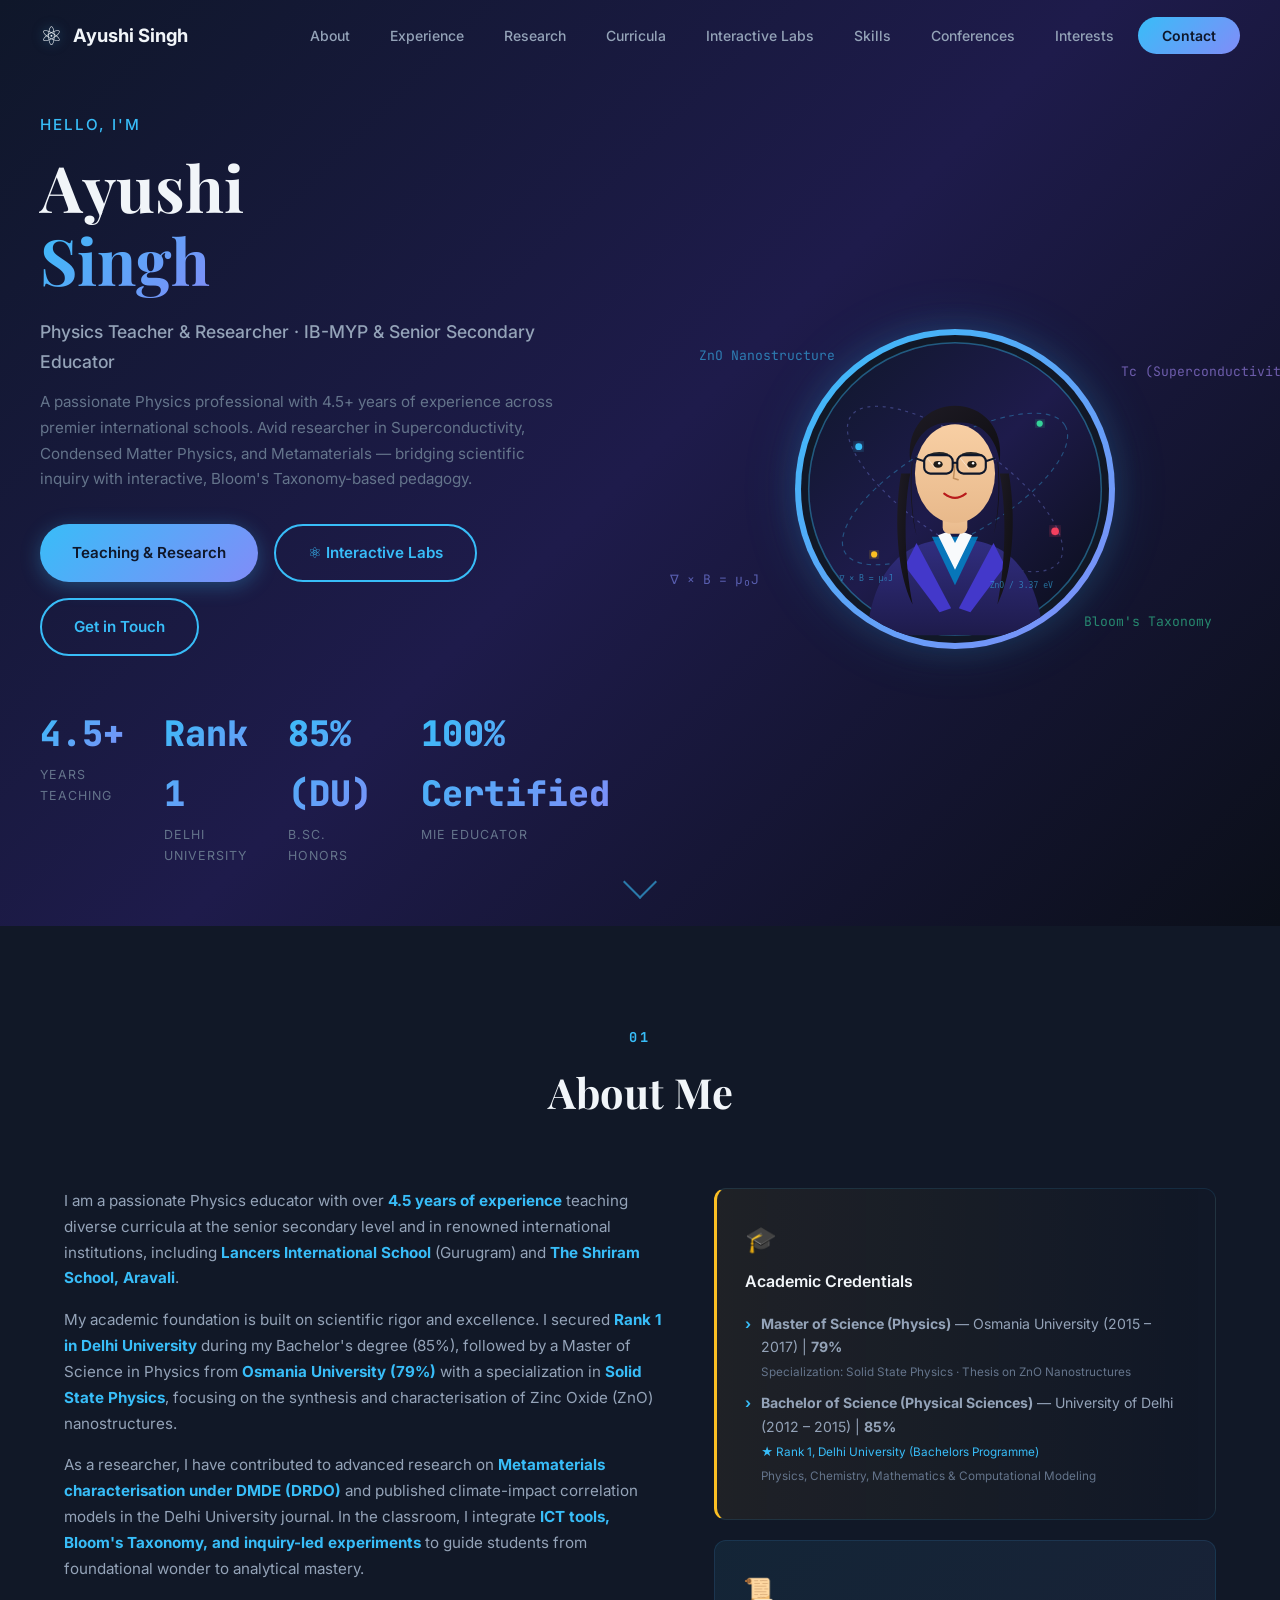
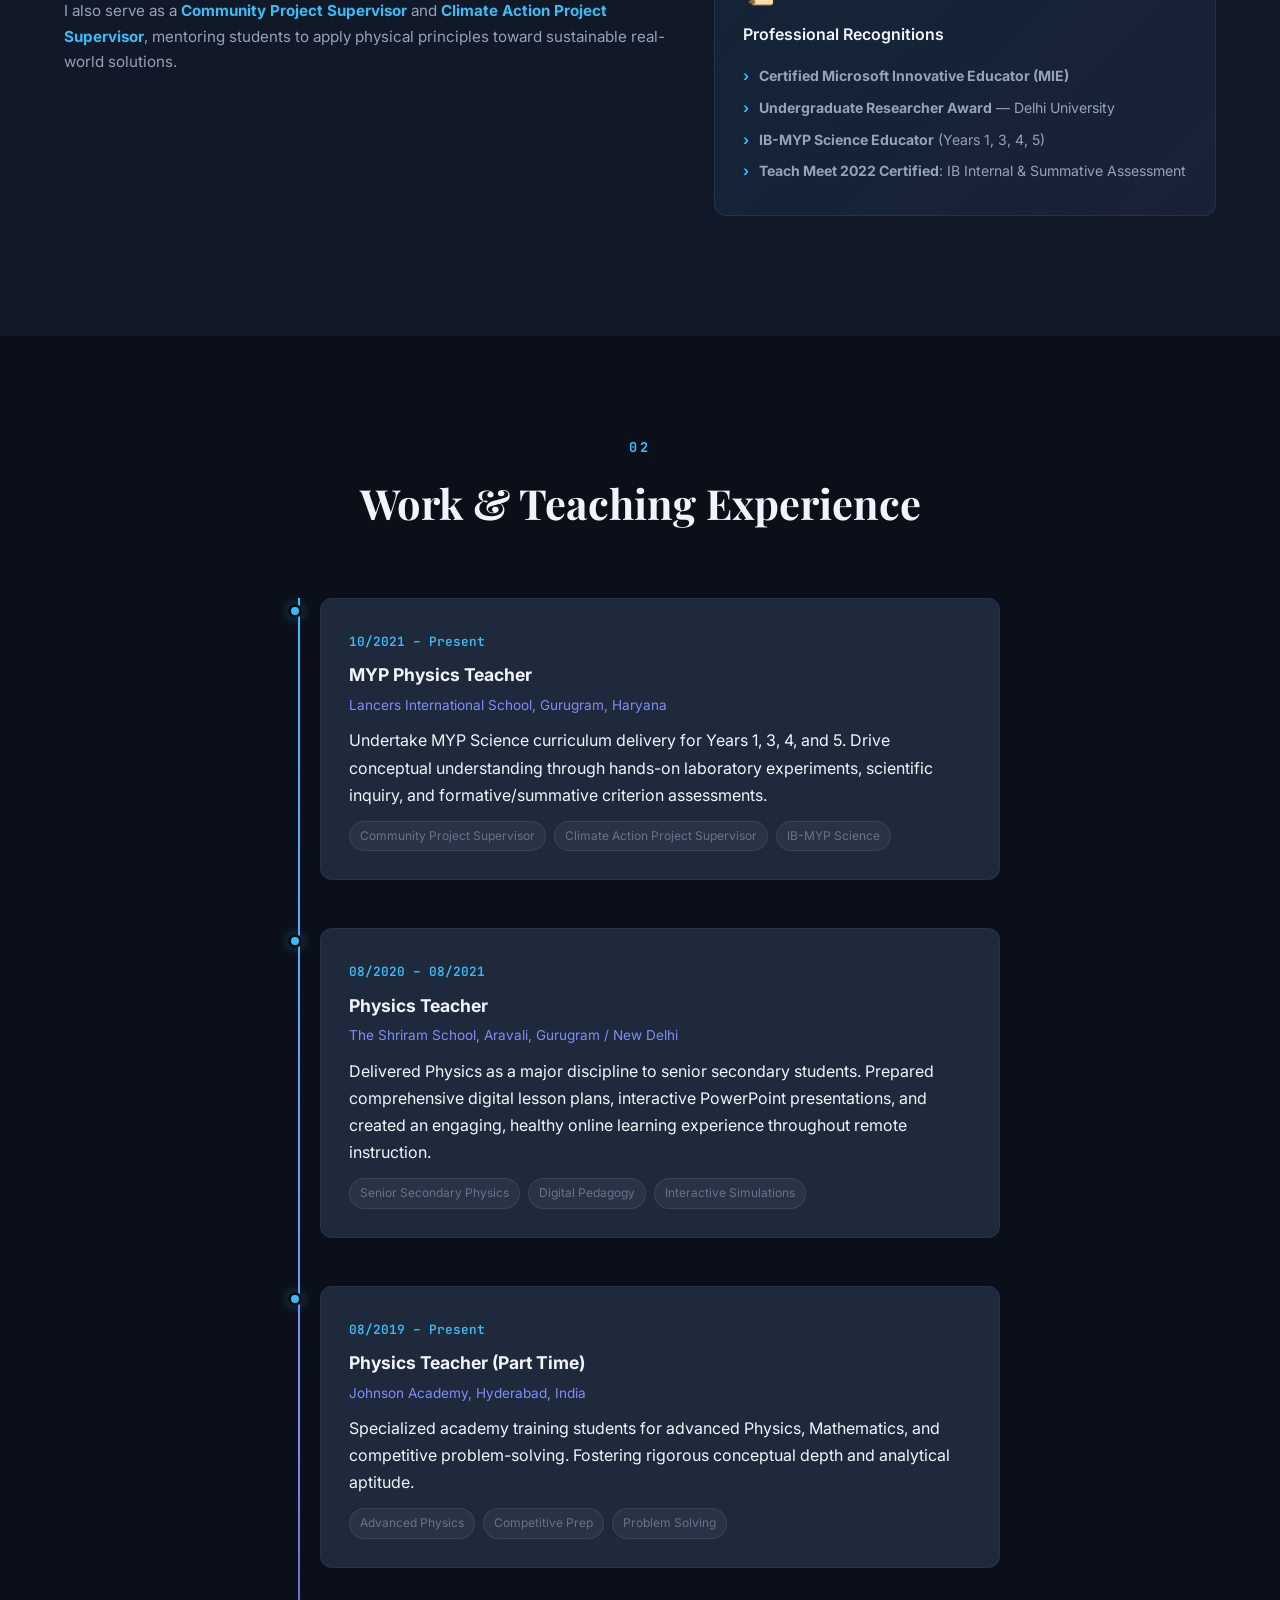
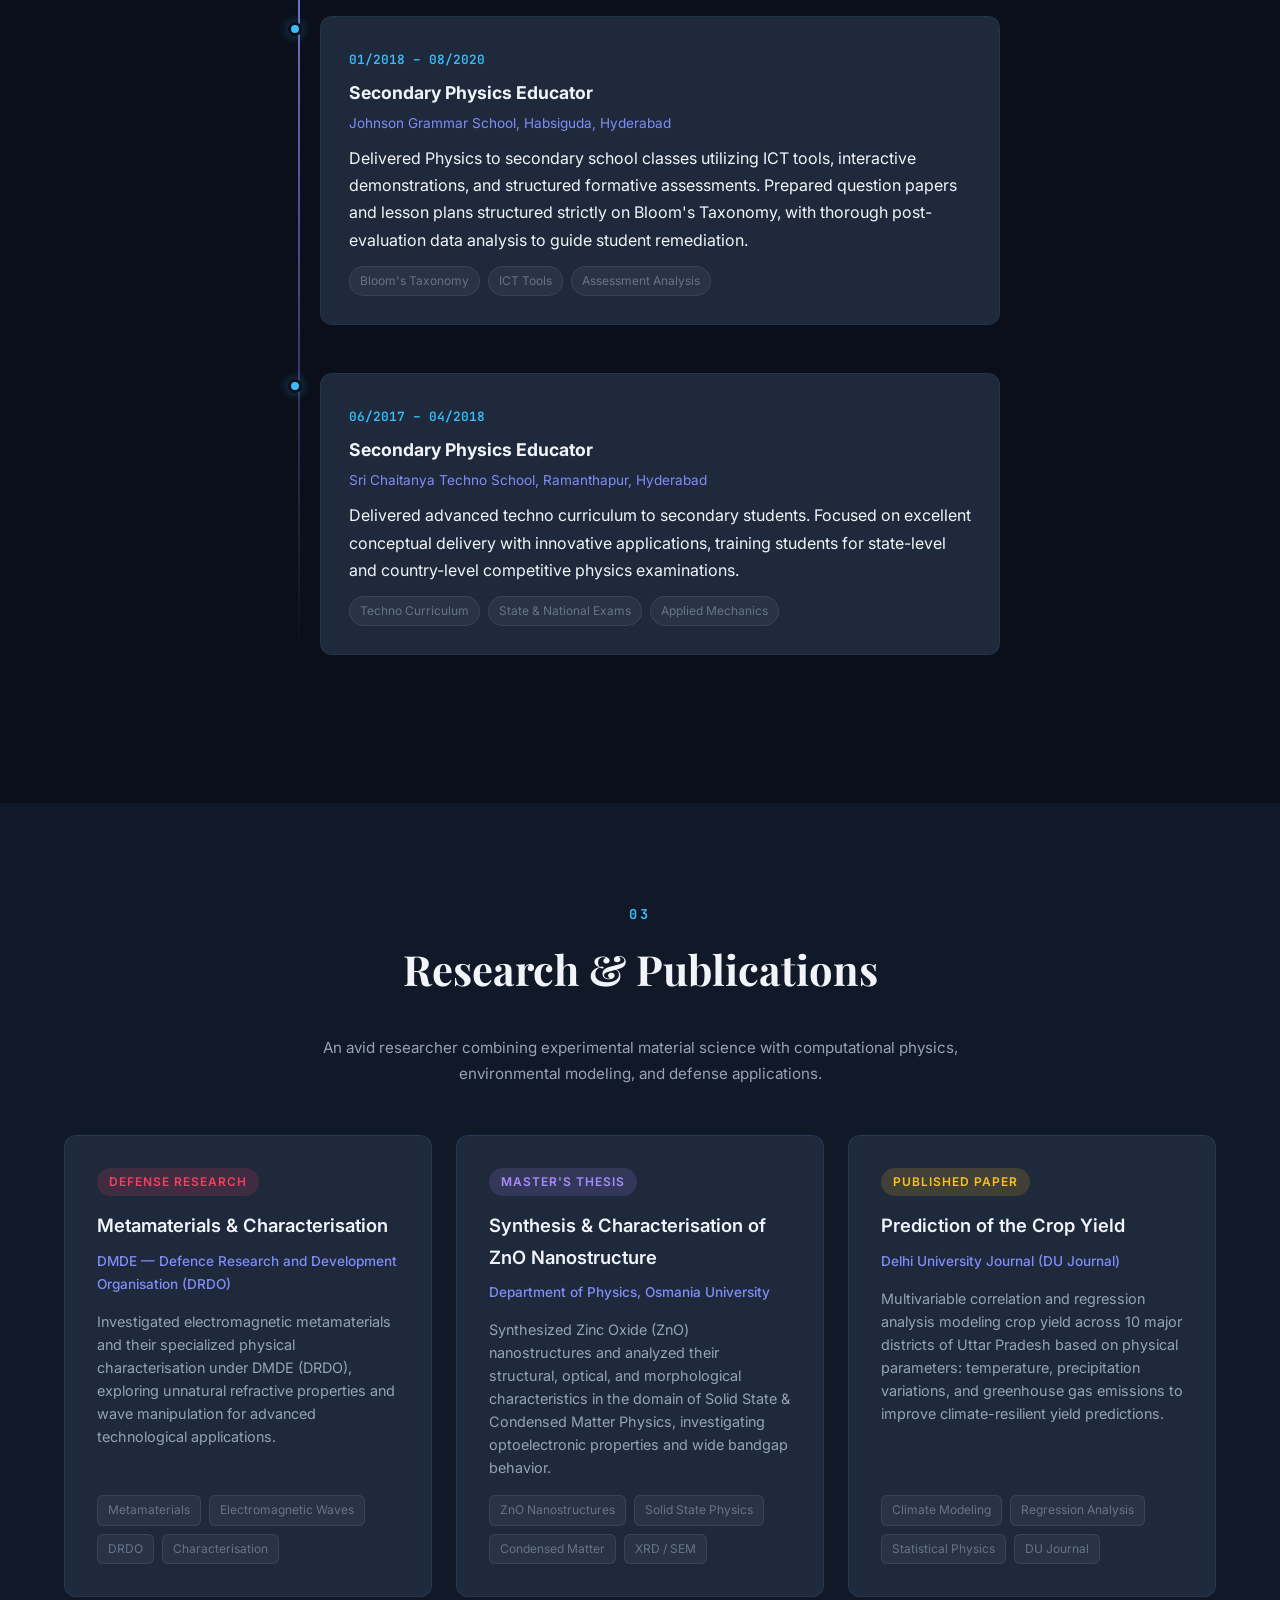
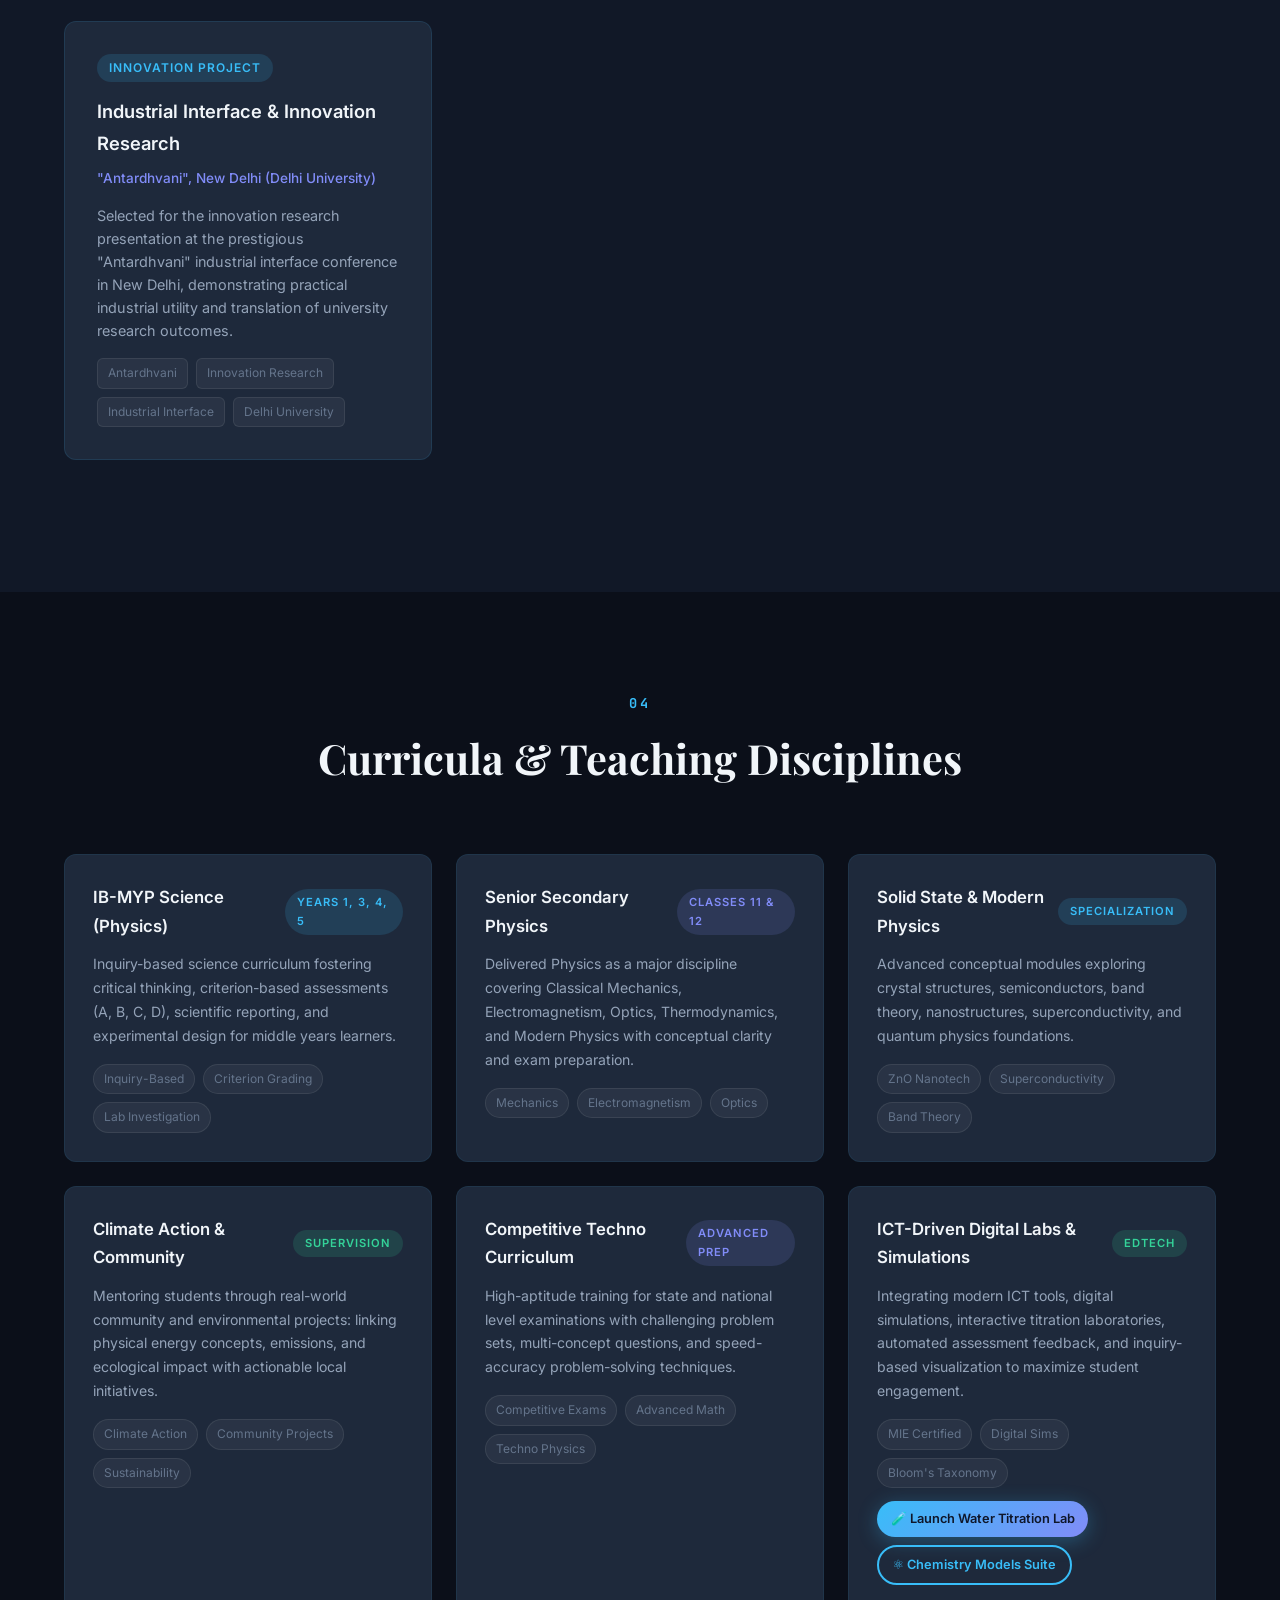
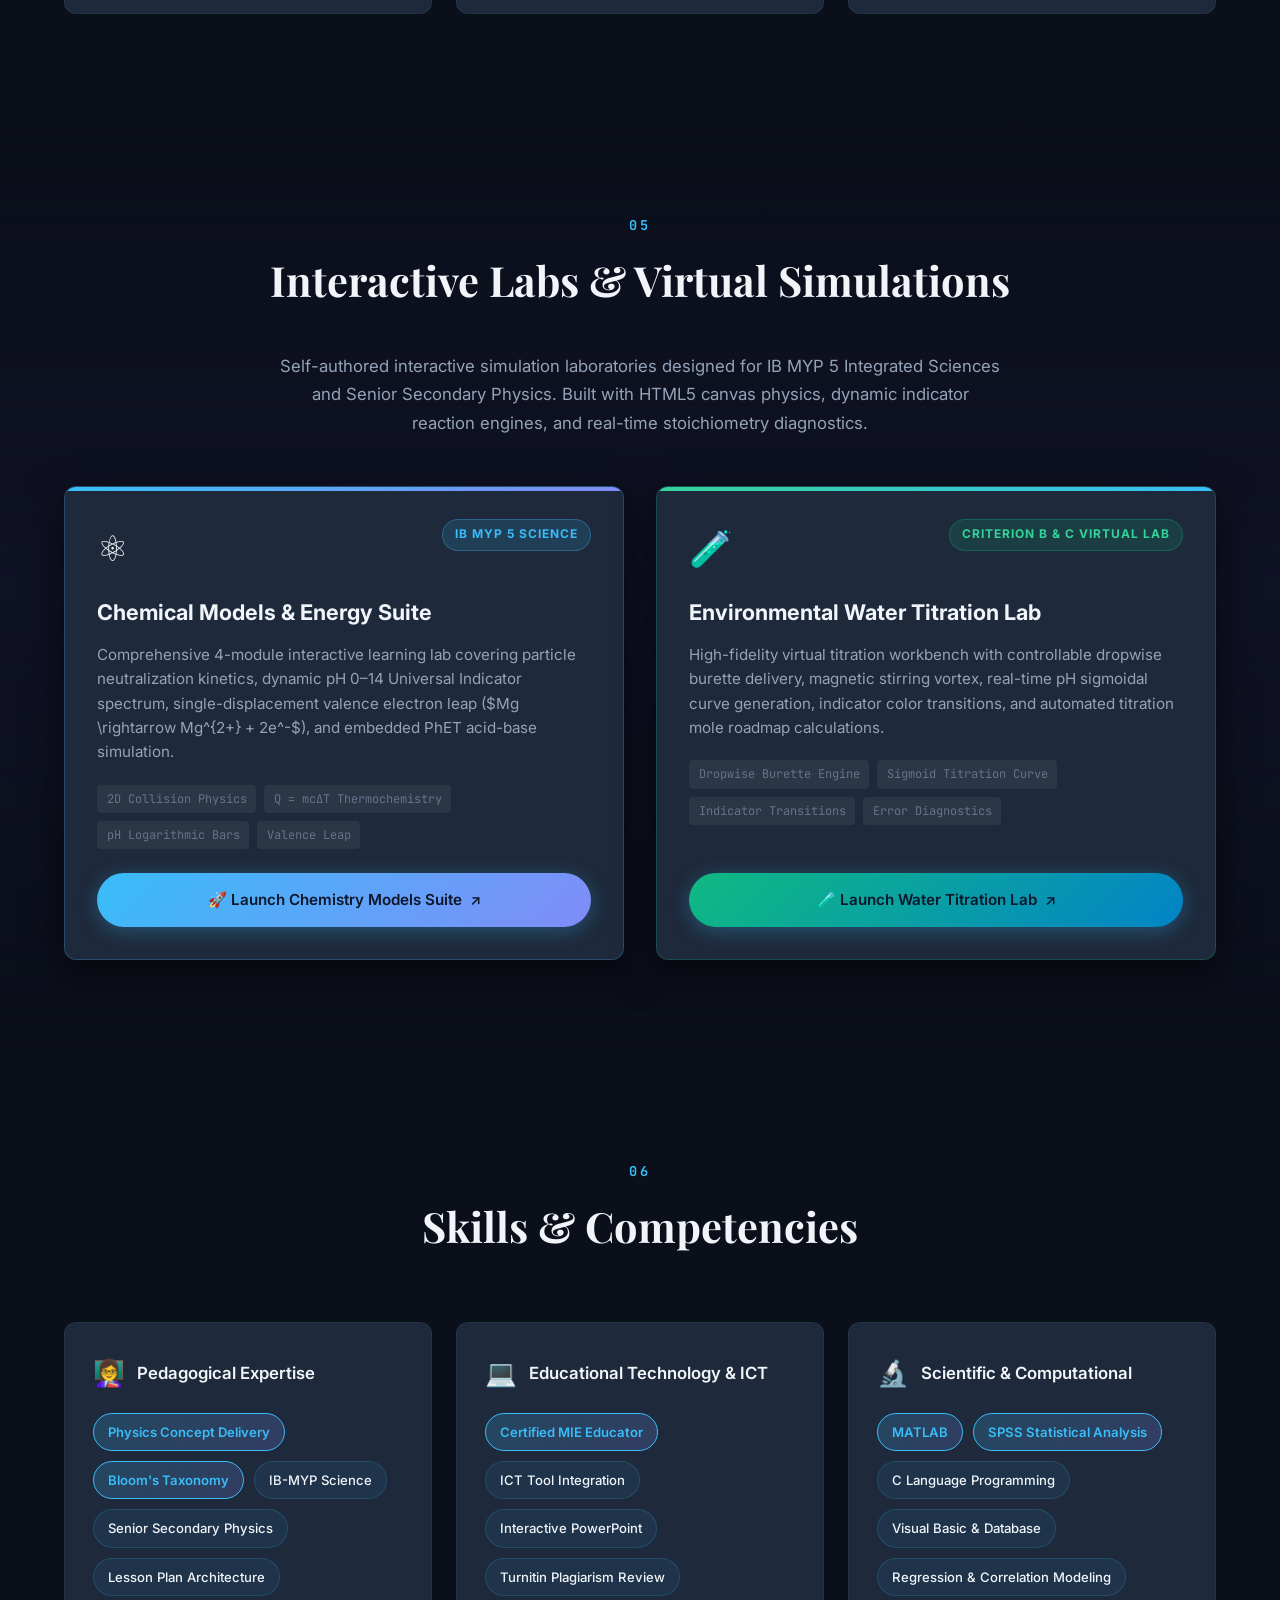
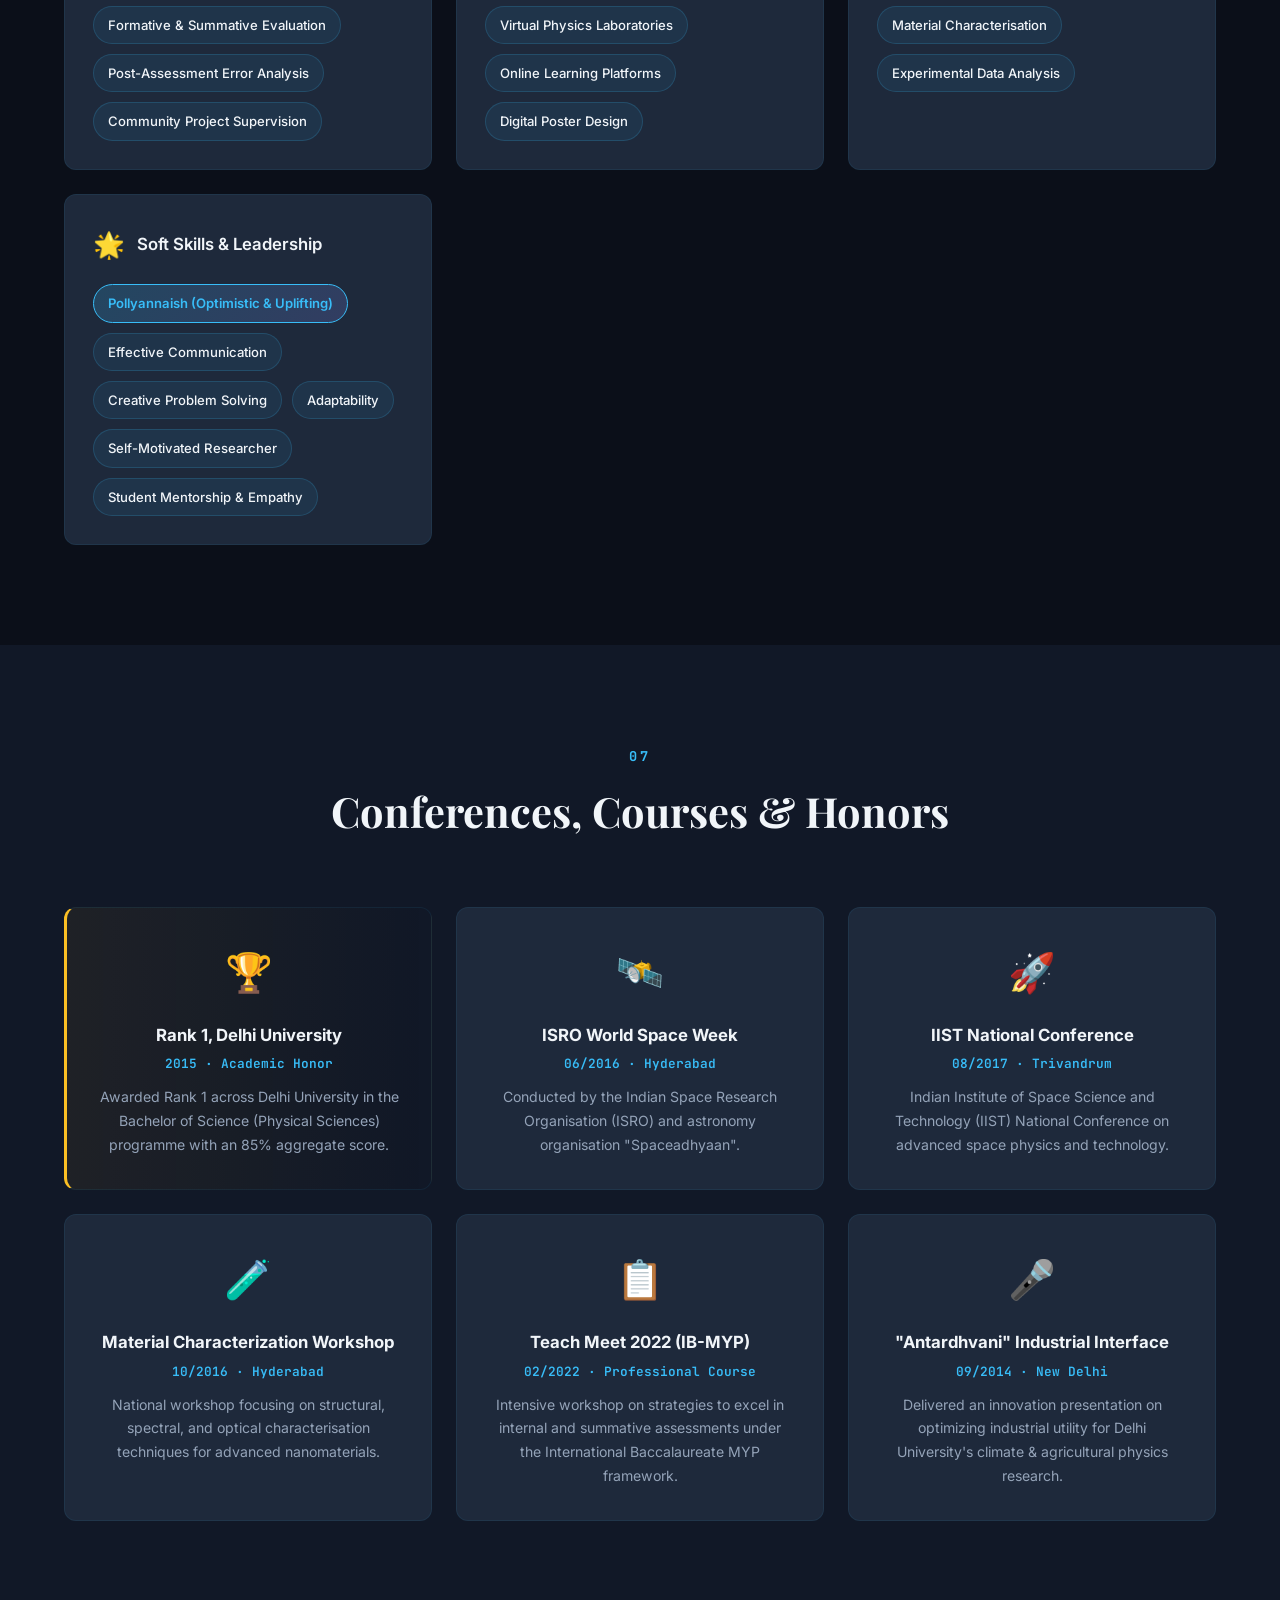
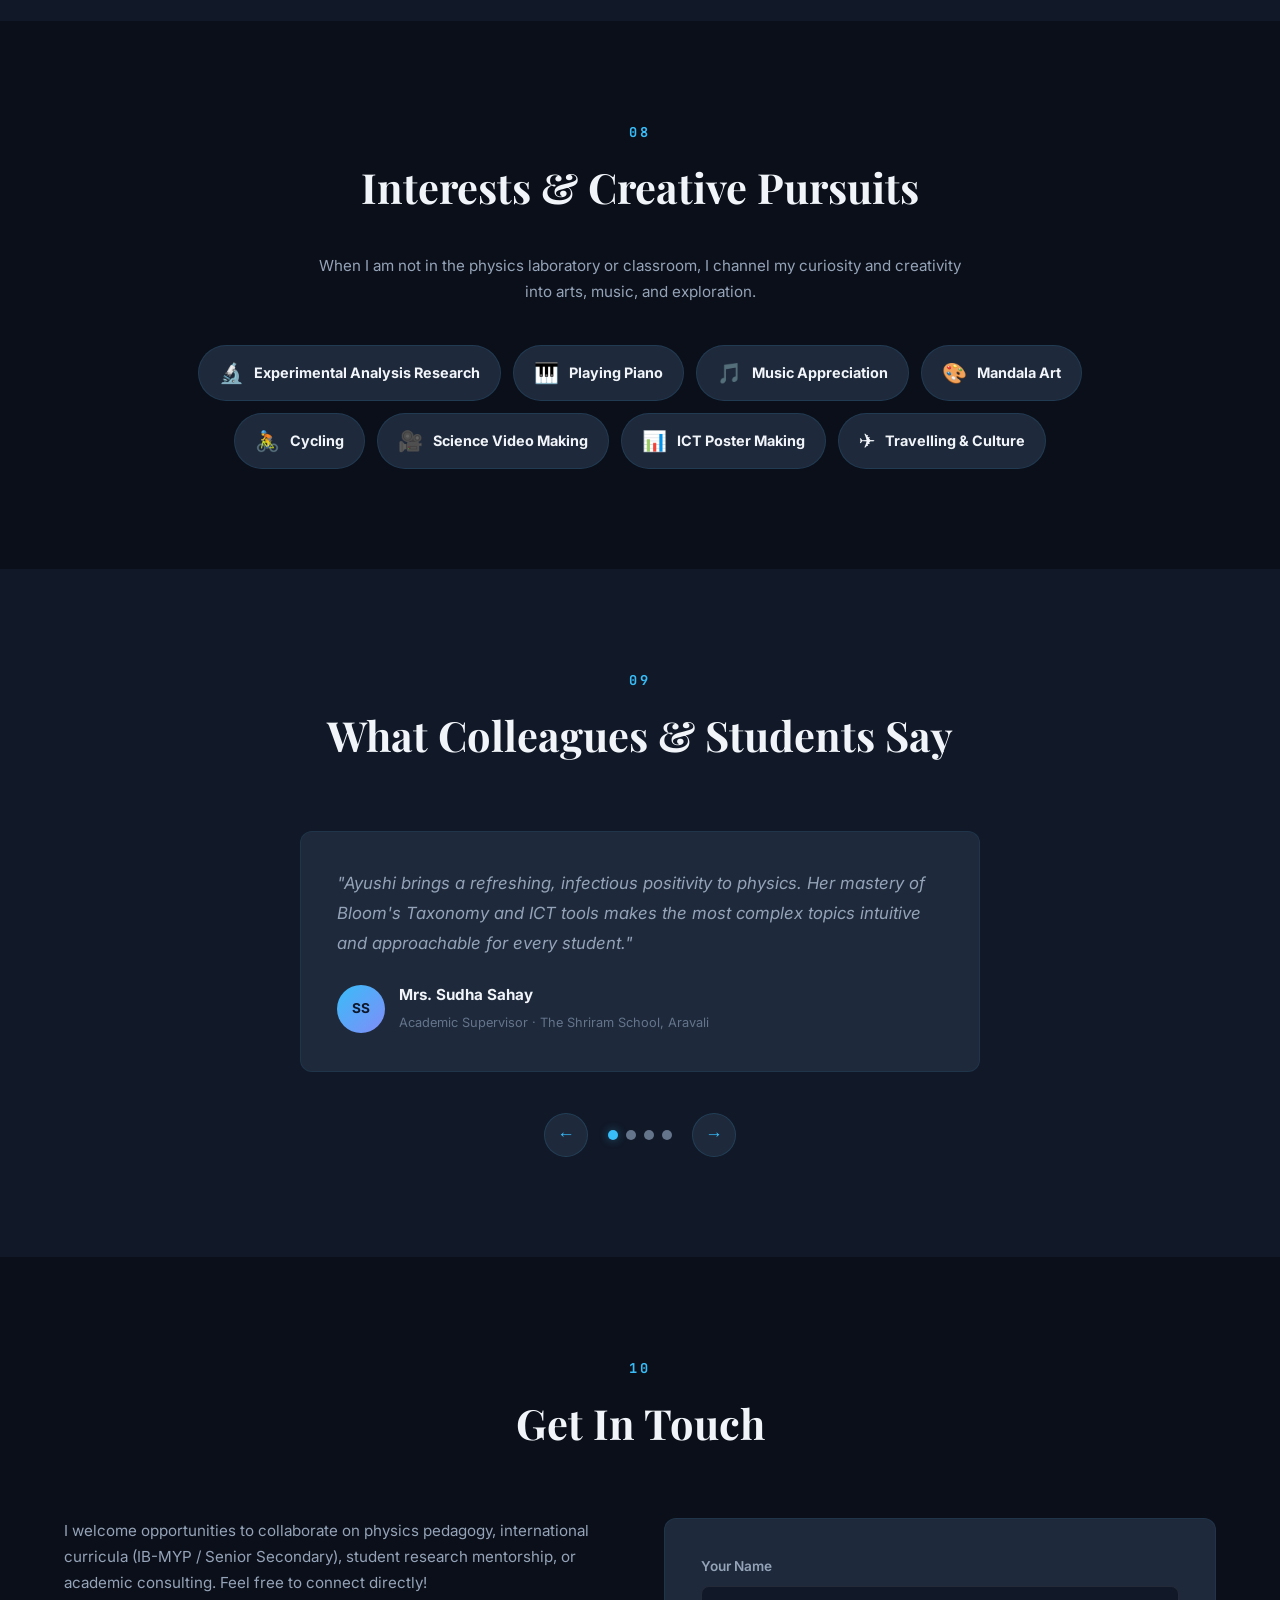
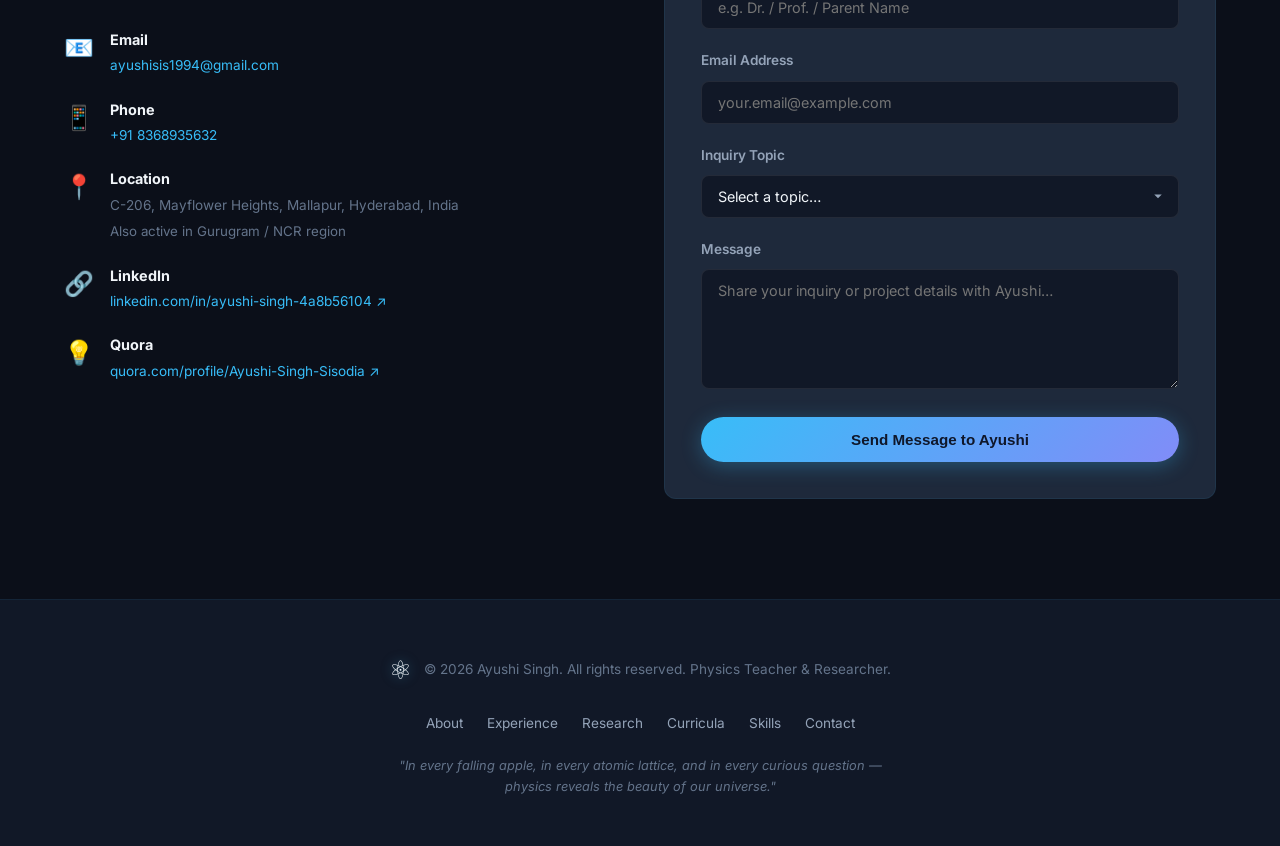
==== commit beb2f5e5: "feat: add dedicated Interactive Science Labs showcase section and navigation" ====
--- a/index.html
+++ b/index.html
@@ -24,6 +24,7 @@
       <li><a href="#experience">Experience</a></li>
       <li><a href="#research">Research</a></li>
       <li><a href="#curriculum">Curricula</a></li>
+      <li><a href="#interactive-labs">Interactive Labs</a></li>
       <li><a href="#skills">Skills</a></li>
       <li><a href="#conferences">Conferences</a></li>
       <li><a href="#interests">Interests</a></li>
@@ -44,6 +45,7 @@
         <p class="hero-sub">A passionate Physics professional with 4.5+ years of experience across premier international schools. Avid researcher in Superconductivity, Condensed Matter Physics, and Metamaterials — bridging scientific inquiry with interactive, Bloom's Taxonomy-based pedagogy.</p>
         <div class="hero-btns">
           <a href="#experience" class="btn btn-primary">Teaching &amp; Research</a>
+          <a href="#interactive-labs" class="btn btn-outline">⚛️ Interactive Labs</a>
           <a href="#contact" class="btn btn-outline">Get in Touch</a>
         </div>
         <div class="hero-stats">
@@ -358,10 +360,76 @@
     </div>
   </section>
 
+  <!-- ───── Interactive Labs & Virtual Science Suite ───── -->
+  <section class="section labs-section" id="interactive-labs" style="background: linear-gradient(180deg, var(--bg-primary) 0%, rgba(30, 27, 75, 0.25) 50%, var(--bg-primary) 100%);">
+    <div class="container">
+      <h2 class="section-title"><span class="title-num">05</span> Interactive Labs &amp; Virtual Simulations</h2>
+      <p class="section-subtitle" style="text-align: center; max-width: 720px; margin: -1.5rem auto 3rem; color: var(--text-secondary); font-size: 1.05rem;">
+        Self-authored interactive simulation laboratories designed for IB MYP 5 Integrated Sciences and Senior Secondary Physics. Built with HTML5 canvas physics, dynamic indicator reaction engines, and real-time stoichiometry diagnostics.
+      </p>
+
+      <div class="labs-showcase-grid" style="display: grid; grid-template-columns: repeat(auto-fit, minmax(360px, 1fr)); gap: 2rem;">
+        
+        <!-- Lab 1: Interactive Chemistry Models -->
+        <div class="lab-card" style="background: var(--bg-card); border: 1px solid rgba(56, 189, 248, 0.25); border-radius: var(--radius); padding: 2rem; display: flex; flex-direction: column; justify-content: space-between; position: relative; overflow: hidden; box-shadow: var(--shadow-lg); transition: transform 0.3s ease, border-color 0.3s ease;">
+          <div style="position: absolute; top: 0; left: 0; right: 0; height: 4px; background: linear-gradient(90deg, var(--accent-cyan), var(--accent-indigo));"></div>
+          <div>
+            <div style="display: flex; justify-content: space-between; align-items: flex-start; margin-bottom: 1rem;">
+              <span style="font-size: 2.2rem;">⚛️</span>
+              <span class="badge" style="background: rgba(56, 189, 248, 0.15); color: var(--accent-cyan); border: 1px solid rgba(56, 189, 248, 0.3); padding: 0.3rem 0.75rem; border-radius: 20px; font-size: 0.75rem; font-weight: 700; text-transform: uppercase;">IB MYP 5 Science</span>
+            </div>
+            <h3 style="color: var(--text-primary); font-size: 1.35rem; margin-bottom: 0.75rem;">Chemical Models &amp; Energy Suite</h3>
+            <p style="color: var(--text-secondary); font-size: 0.95rem; line-height: 1.6; margin-bottom: 1.25rem;">
+              Comprehensive 4-module interactive learning lab covering particle neutralization kinetics, dynamic pH 0–14 Universal Indicator spectrum, single-displacement valence electron leap ($Mg \rightarrow Mg^{2+} + 2e^-$), and embedded PhET acid-base simulation.
+            </p>
+            <div style="display: flex; flex-wrap: wrap; gap: 0.5rem; margin-bottom: 1.5rem;">
+              <span style="background: rgba(255,255,255,0.06); color: var(--text-muted); font-size: 0.75rem; padding: 0.25rem 0.6rem; border-radius: 4px; font-family: 'JetBrains Mono', monospace;">2D Collision Physics</span>
+              <span style="background: rgba(255,255,255,0.06); color: var(--text-muted); font-size: 0.75rem; padding: 0.25rem 0.6rem; border-radius: 4px; font-family: 'JetBrains Mono', monospace;">Q = mcΔT Thermochemistry</span>
+              <span style="background: rgba(255,255,255,0.06); color: var(--text-muted); font-size: 0.75rem; padding: 0.25rem 0.6rem; border-radius: 4px; font-family: 'JetBrains Mono', monospace;">pH Logarithmic Bars</span>
+              <span style="background: rgba(255,255,255,0.06); color: var(--text-muted); font-size: 0.75rem; padding: 0.25rem 0.6rem; border-radius: 4px; font-family: 'JetBrains Mono', monospace;">Valence Leap</span>
+            </div>
+          </div>
+          <div>
+            <a href="interactive_chemistry_lab.html" target="_blank" class="btn btn-primary" style="width: 100%; text-align: center; justify-content: center; display: inline-flex; align-items: center; gap: 0.5rem;">
+              🚀 Launch Chemistry Models Suite <span style="font-size: 0.9rem;">↗</span>
+            </a>
+          </div>
+        </div>
+
+        <!-- Lab 2: Environmental Water Titration Virtual Laboratory -->
+        <div class="lab-card" style="background: var(--bg-card); border: 1px solid rgba(16, 185, 129, 0.25); border-radius: var(--radius); padding: 2rem; display: flex; flex-direction: column; justify-content: space-between; position: relative; overflow: hidden; box-shadow: var(--shadow-lg); transition: transform 0.3s ease, border-color 0.3s ease;">
+          <div style="position: absolute; top: 0; left: 0; right: 0; height: 4px; background: linear-gradient(90deg, var(--accent-green), var(--accent-cyan));"></div>
+          <div>
+            <div style="display: flex; justify-content: space-between; align-items: flex-start; margin-bottom: 1rem;">
+              <span style="font-size: 2.2rem;">🧪</span>
+              <span class="badge" style="background: rgba(16, 185, 129, 0.15); color: var(--accent-green); border: 1px solid rgba(16, 185, 129, 0.3); padding: 0.3rem 0.75rem; border-radius: 20px; font-size: 0.75rem; font-weight: 700; text-transform: uppercase;">Criterion B &amp; C Virtual Lab</span>
+            </div>
+            <h3 style="color: var(--text-primary); font-size: 1.35rem; margin-bottom: 0.75rem;">Environmental Water Titration Lab</h3>
+            <p style="color: var(--text-secondary); font-size: 0.95rem; line-height: 1.6; margin-bottom: 1.25rem;">
+              High-fidelity virtual titration workbench with controllable dropwise burette delivery, magnetic stirring vortex, real-time pH sigmoidal curve generation, indicator color transitions, and automated titration mole roadmap calculations.
+            </p>
+            <div style="display: flex; flex-wrap: wrap; gap: 0.5rem; margin-bottom: 1.5rem;">
+              <span style="background: rgba(255,255,255,0.06); color: var(--text-muted); font-size: 0.75rem; padding: 0.25rem 0.6rem; border-radius: 4px; font-family: 'JetBrains Mono', monospace;">Dropwise Burette Engine</span>
+              <span style="background: rgba(255,255,255,0.06); color: var(--text-muted); font-size: 0.75rem; padding: 0.25rem 0.6rem; border-radius: 4px; font-family: 'JetBrains Mono', monospace;">Sigmoid Titration Curve</span>
+              <span style="background: rgba(255,255,255,0.06); color: var(--text-muted); font-size: 0.75rem; padding: 0.25rem 0.6rem; border-radius: 4px; font-family: 'JetBrains Mono', monospace;">Indicator Transitions</span>
+              <span style="background: rgba(255,255,255,0.06); color: var(--text-muted); font-size: 0.75rem; padding: 0.25rem 0.6rem; border-radius: 4px; font-family: 'JetBrains Mono', monospace;">Error Diagnostics</span>
+            </div>
+          </div>
+          <div>
+            <a href="water_titration_lab.html" target="_blank" class="btn btn-primary" style="width: 100%; text-align: center; justify-content: center; display: inline-flex; align-items: center; gap: 0.5rem; background: linear-gradient(135deg, #10b981, #0284c7);">
+              🧪 Launch Water Titration Lab <span style="font-size: 0.9rem;">↗</span>
+            </a>
+          </div>
+        </div>
+
+      </div>
+    </div>
+  </section>
+
   <!-- ───── Skills & Pedagogy Matrix ───── -->
   <section class="section skills-section" id="skills">
     <div class="container">
-      <h2 class="section-title"><span class="title-num">05</span> Skills &amp; Competencies</h2>
+      <h2 class="section-title"><span class="title-num">06</span> Skills &amp; Competencies</h2>
       <div class="skills-grid">
 
         <div class="skill-category-card">
@@ -435,7 +503,7 @@
   <!-- ───── Conferences & Courses ───── -->
   <section class="section conferences" id="conferences">
     <div class="container">
-      <h2 class="section-title"><span class="title-num">06</span> Conferences, Courses &amp; Honors</h2>
+      <h2 class="section-title"><span class="title-num">07</span> Conferences, Courses &amp; Honors</h2>
       <div class="achievements-grid">
 
         <div class="achievement-card award-highlight">
@@ -487,7 +555,7 @@
   <!-- ───── Interests & Creative Pursuits ───── -->
   <section class="section interests-section" id="interests">
     <div class="container">
-      <h2 class="section-title"><span class="title-num">07</span> Interests &amp; Creative Pursuits</h2>
+      <h2 class="section-title"><span class="title-num">08</span> Interests &amp; Creative Pursuits</h2>
       <p style="text-align:center; max-width:650px; margin:-30px auto 40px; color:var(--text-secondary); font-size:.95rem;">
         When I am not in the physics laboratory or classroom, I channel my curiosity and creativity into arts, music, and exploration.
       </p>
@@ -531,7 +599,7 @@
   <!-- ───── Testimonials & Endorsements ───── -->
   <section class="section testimonials" id="testimonials">
     <div class="container">
-      <h2 class="section-title"><span class="title-num">08</span> What Colleagues &amp; Students Say</h2>
+      <h2 class="section-title"><span class="title-num">09</span> What Colleagues &amp; Students Say</h2>
       <div class="testimonials-slider" id="testimonials-slider">
 
         <div class="testimonial-card active">
@@ -590,7 +658,7 @@
   <!-- ───── Contact Section ───── -->
   <section class="section contact" id="contact">
     <div class="container">
-      <h2 class="section-title"><span class="title-num">09</span> Get In Touch</h2>
+      <h2 class="section-title"><span class="title-num">10</span> Get In Touch</h2>
       <div class="contact-grid">
         <div class="contact-info">
           <p>I welcome opportunities to collaborate on physics pedagogy, international curricula (IB-MYP / Senior Secondary), student research mentorship, or academic consulting. Feel free to connect directly!</p>
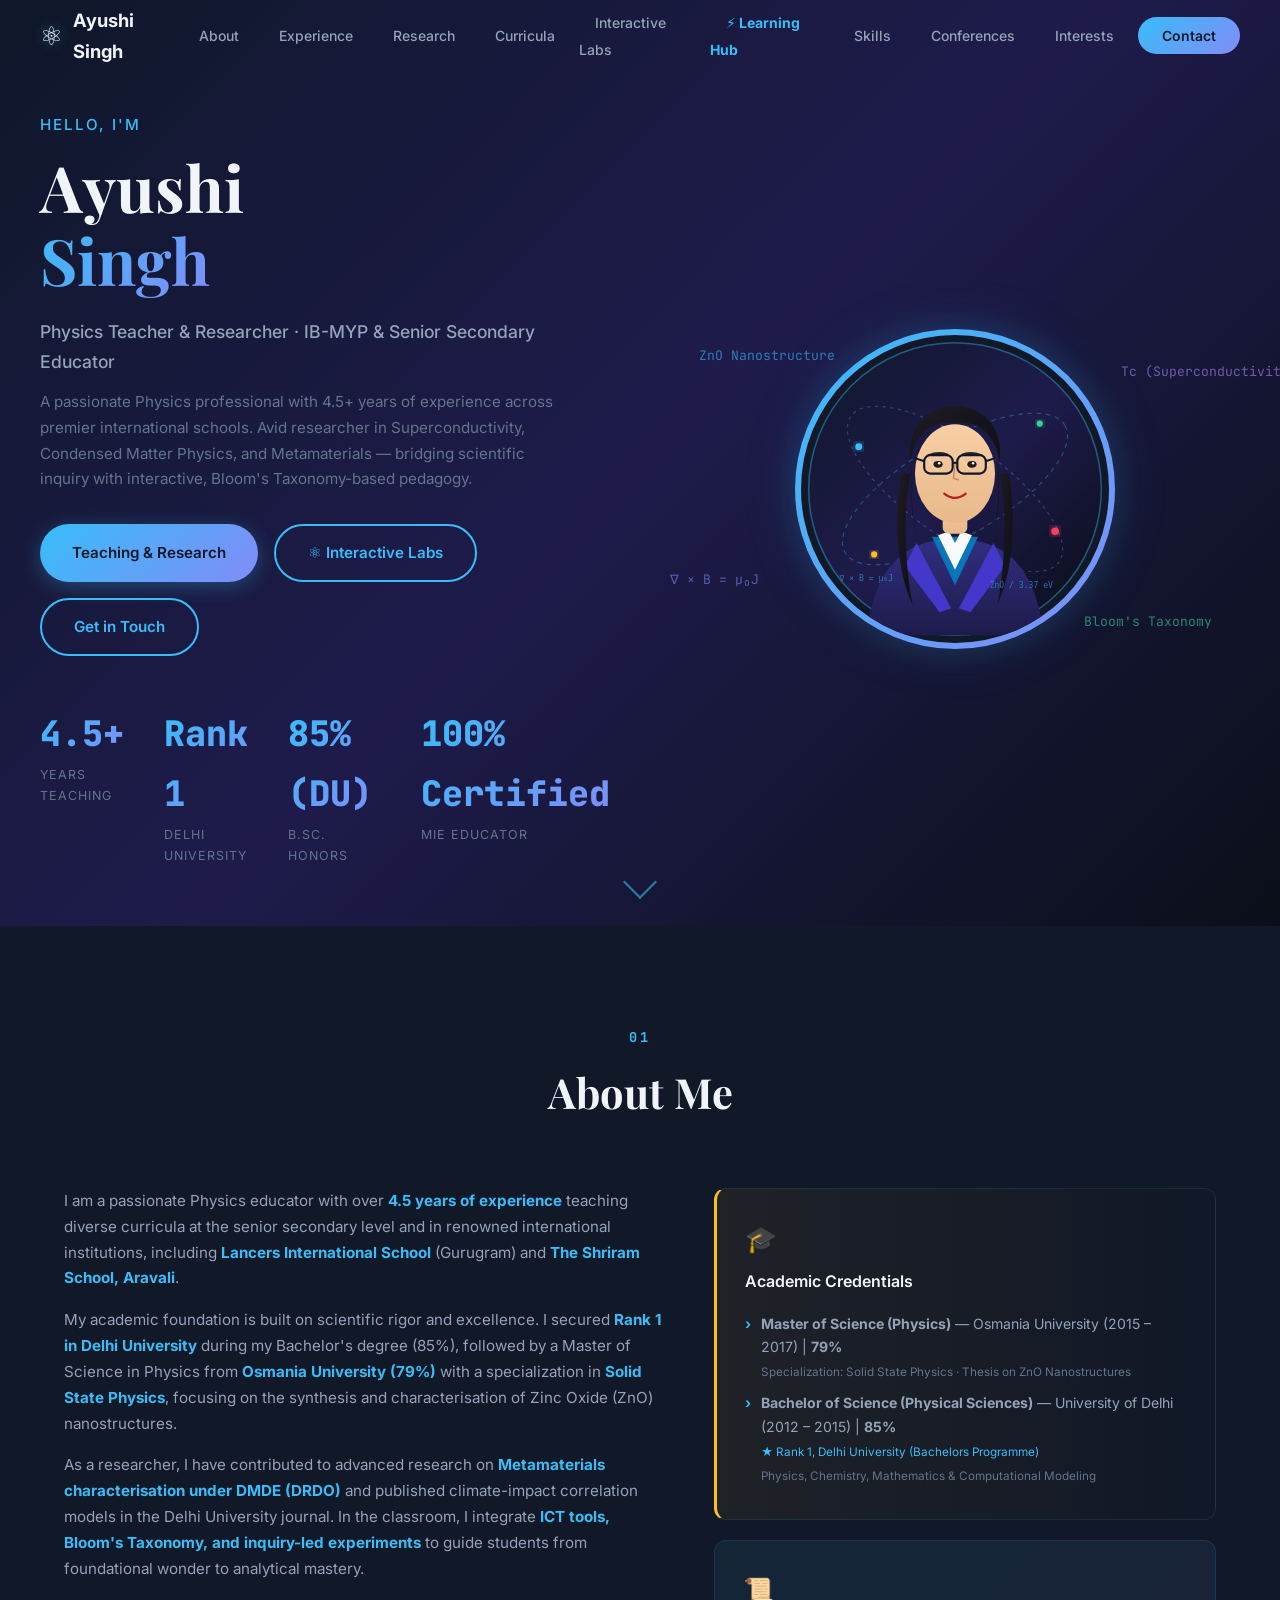
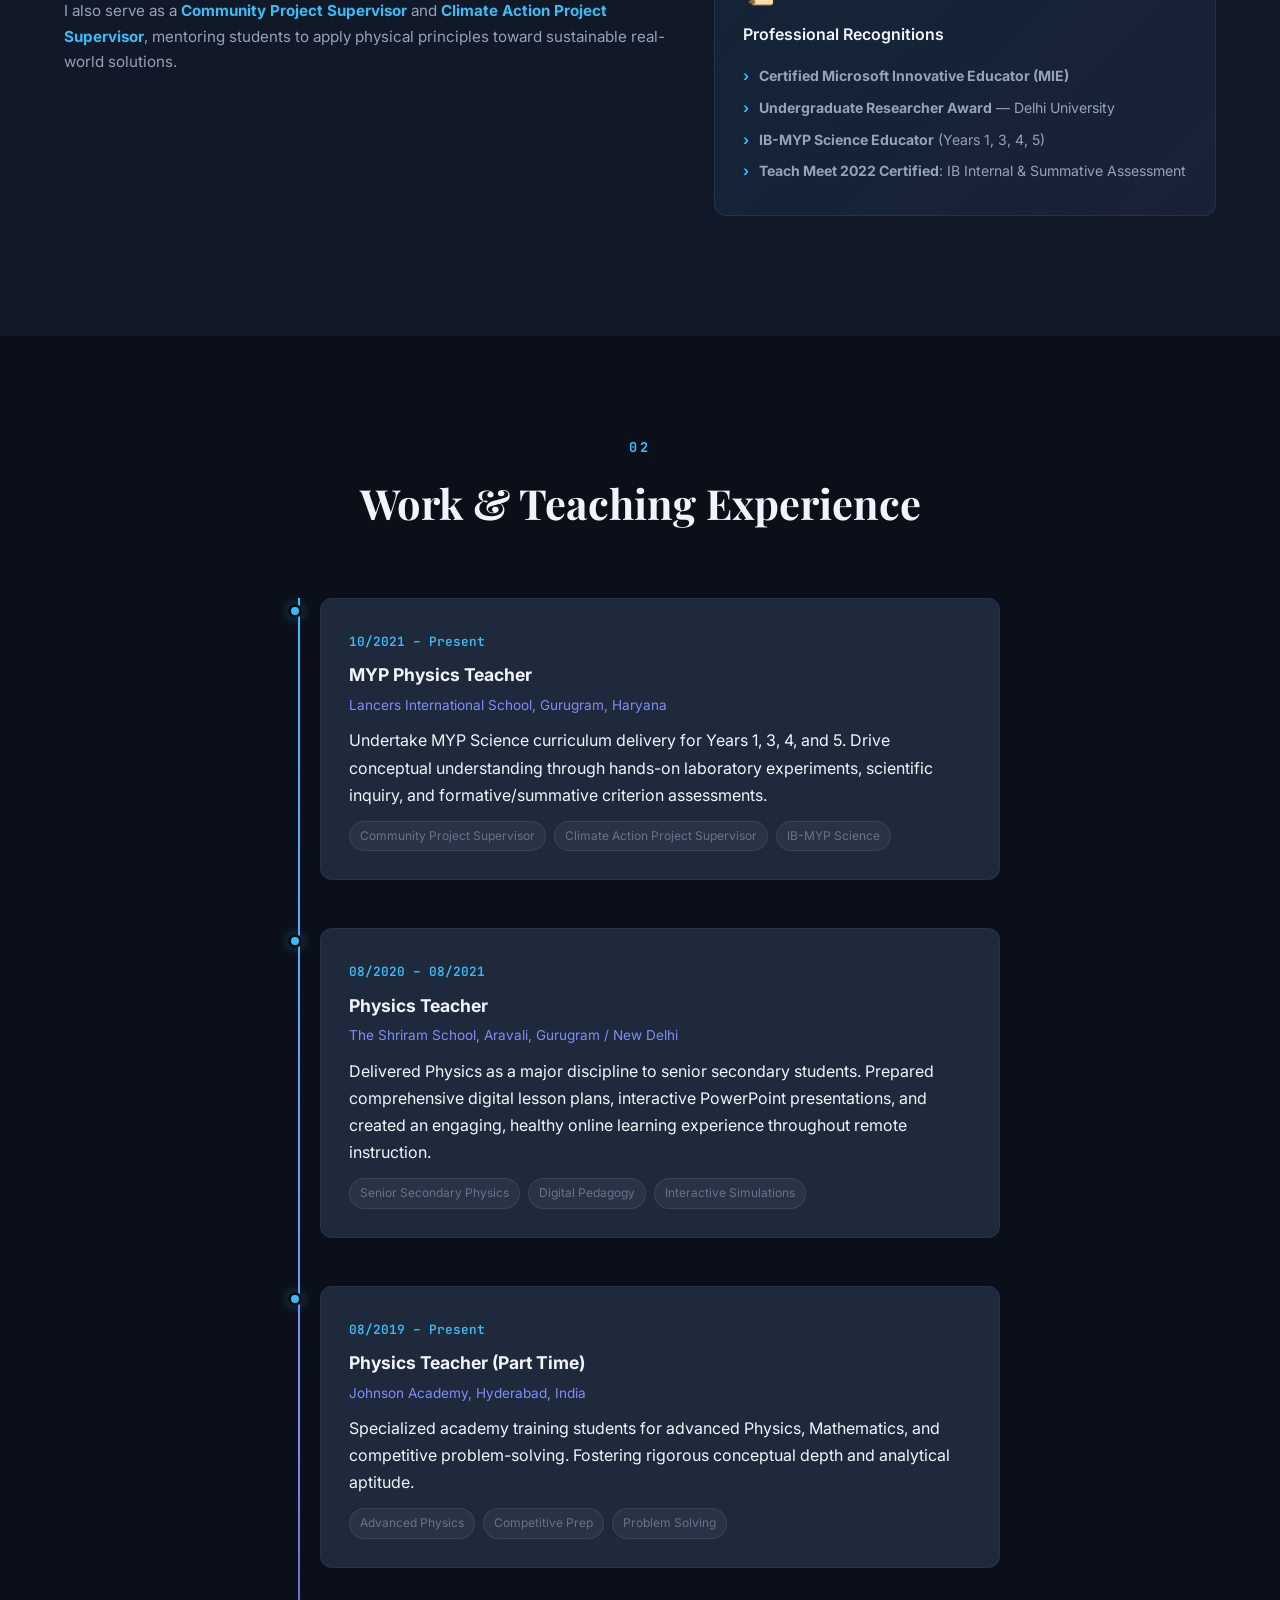
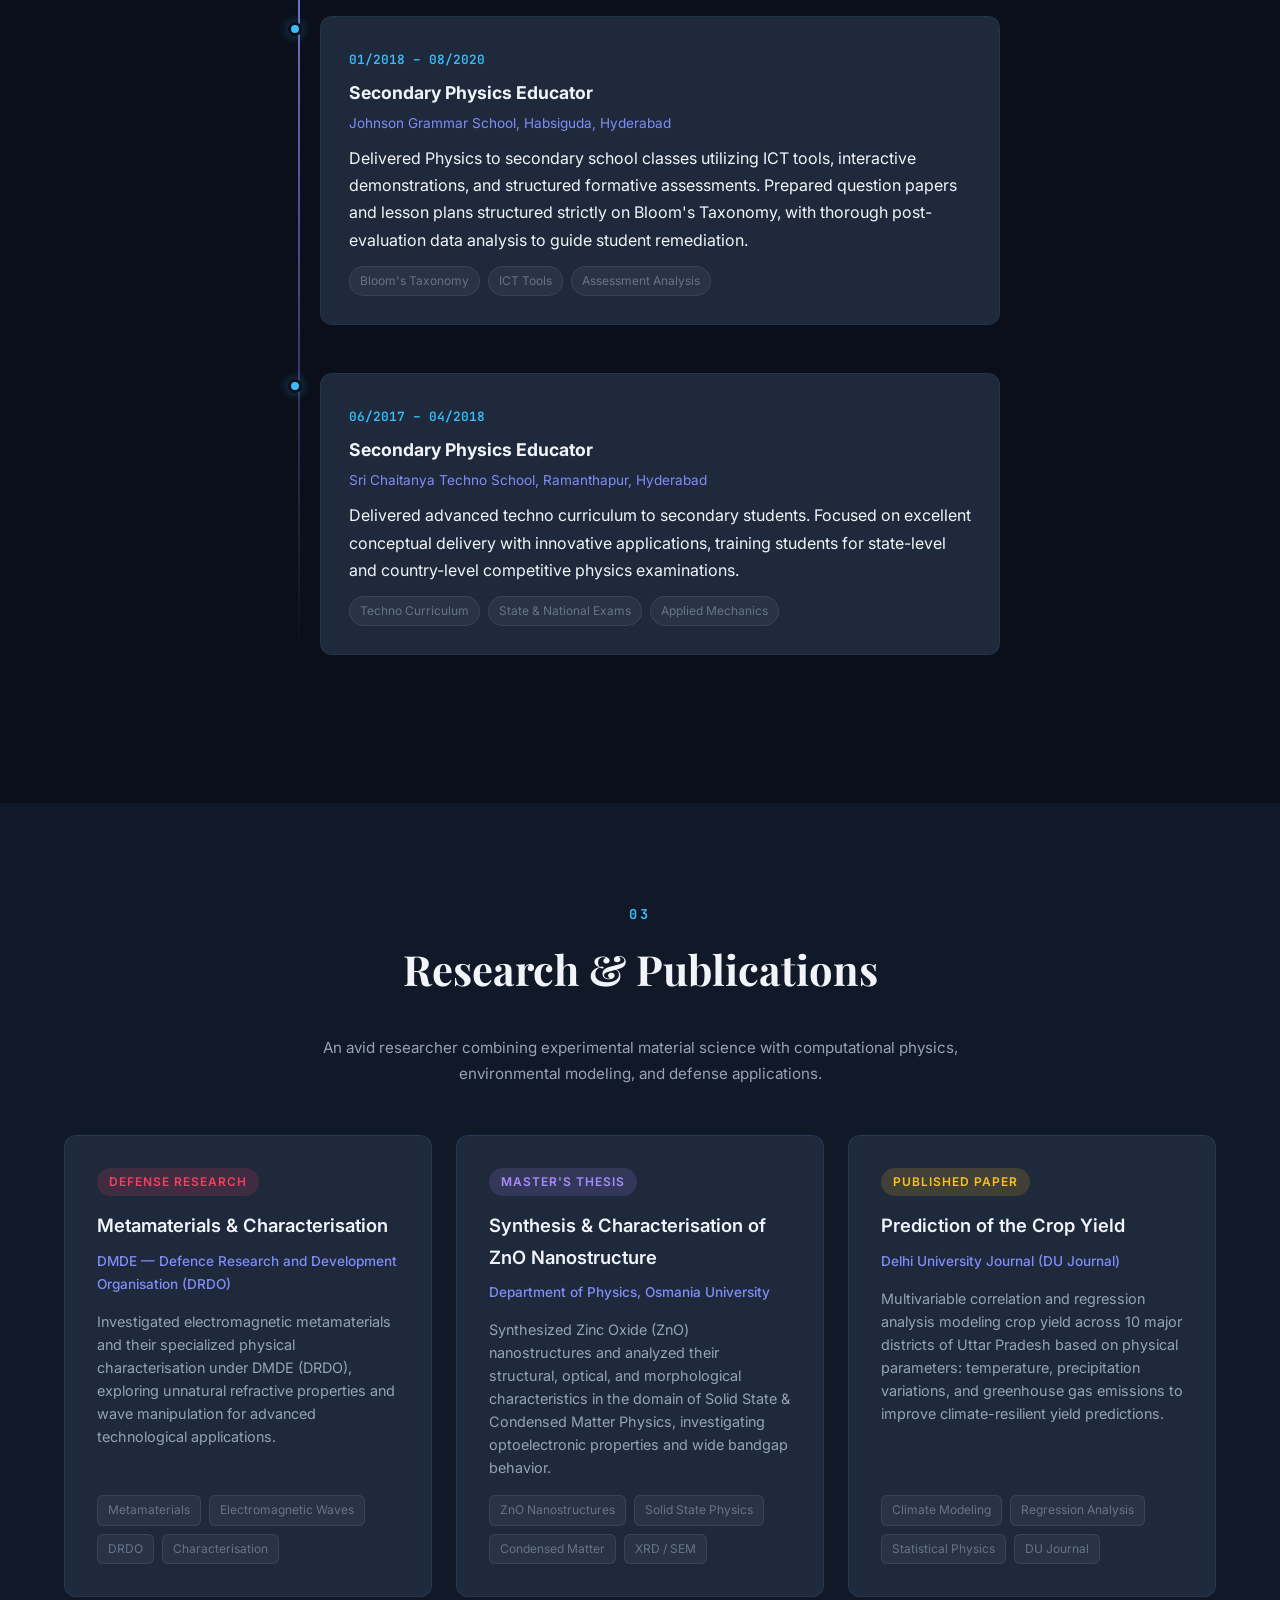
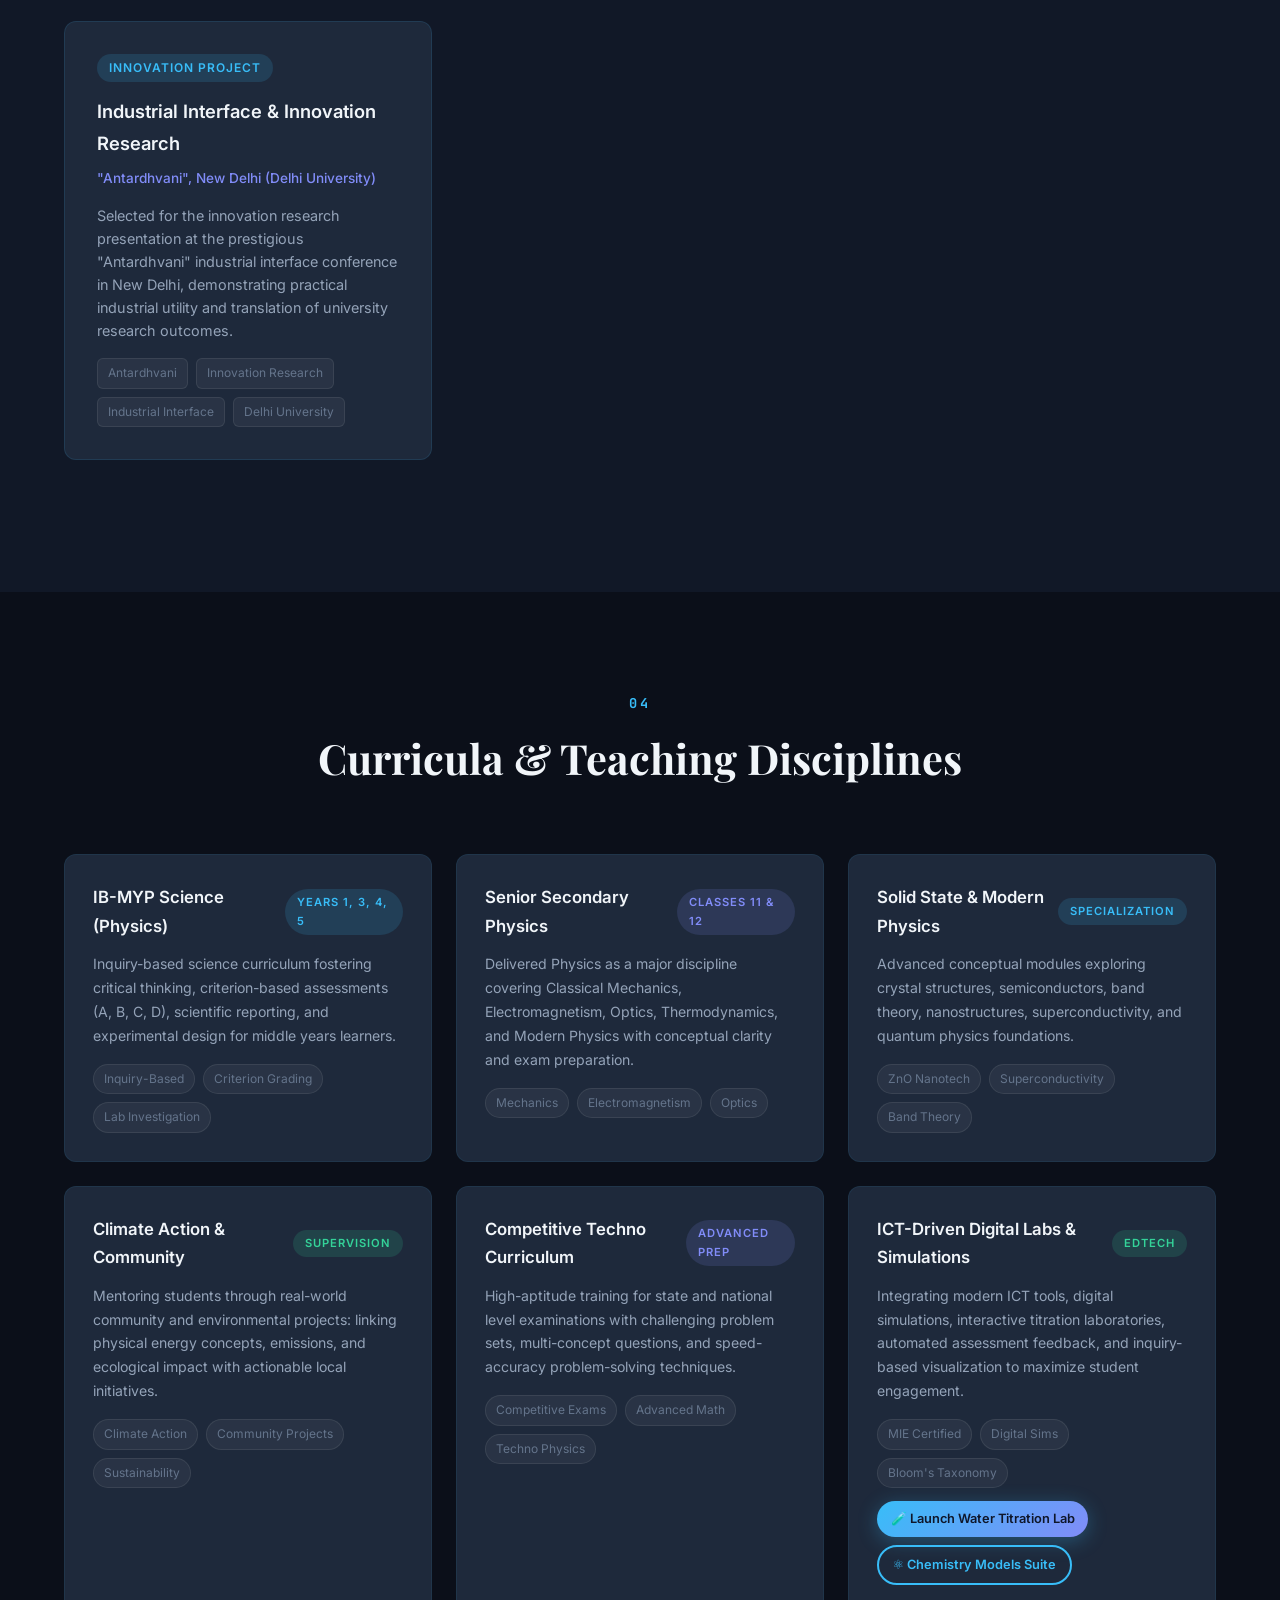
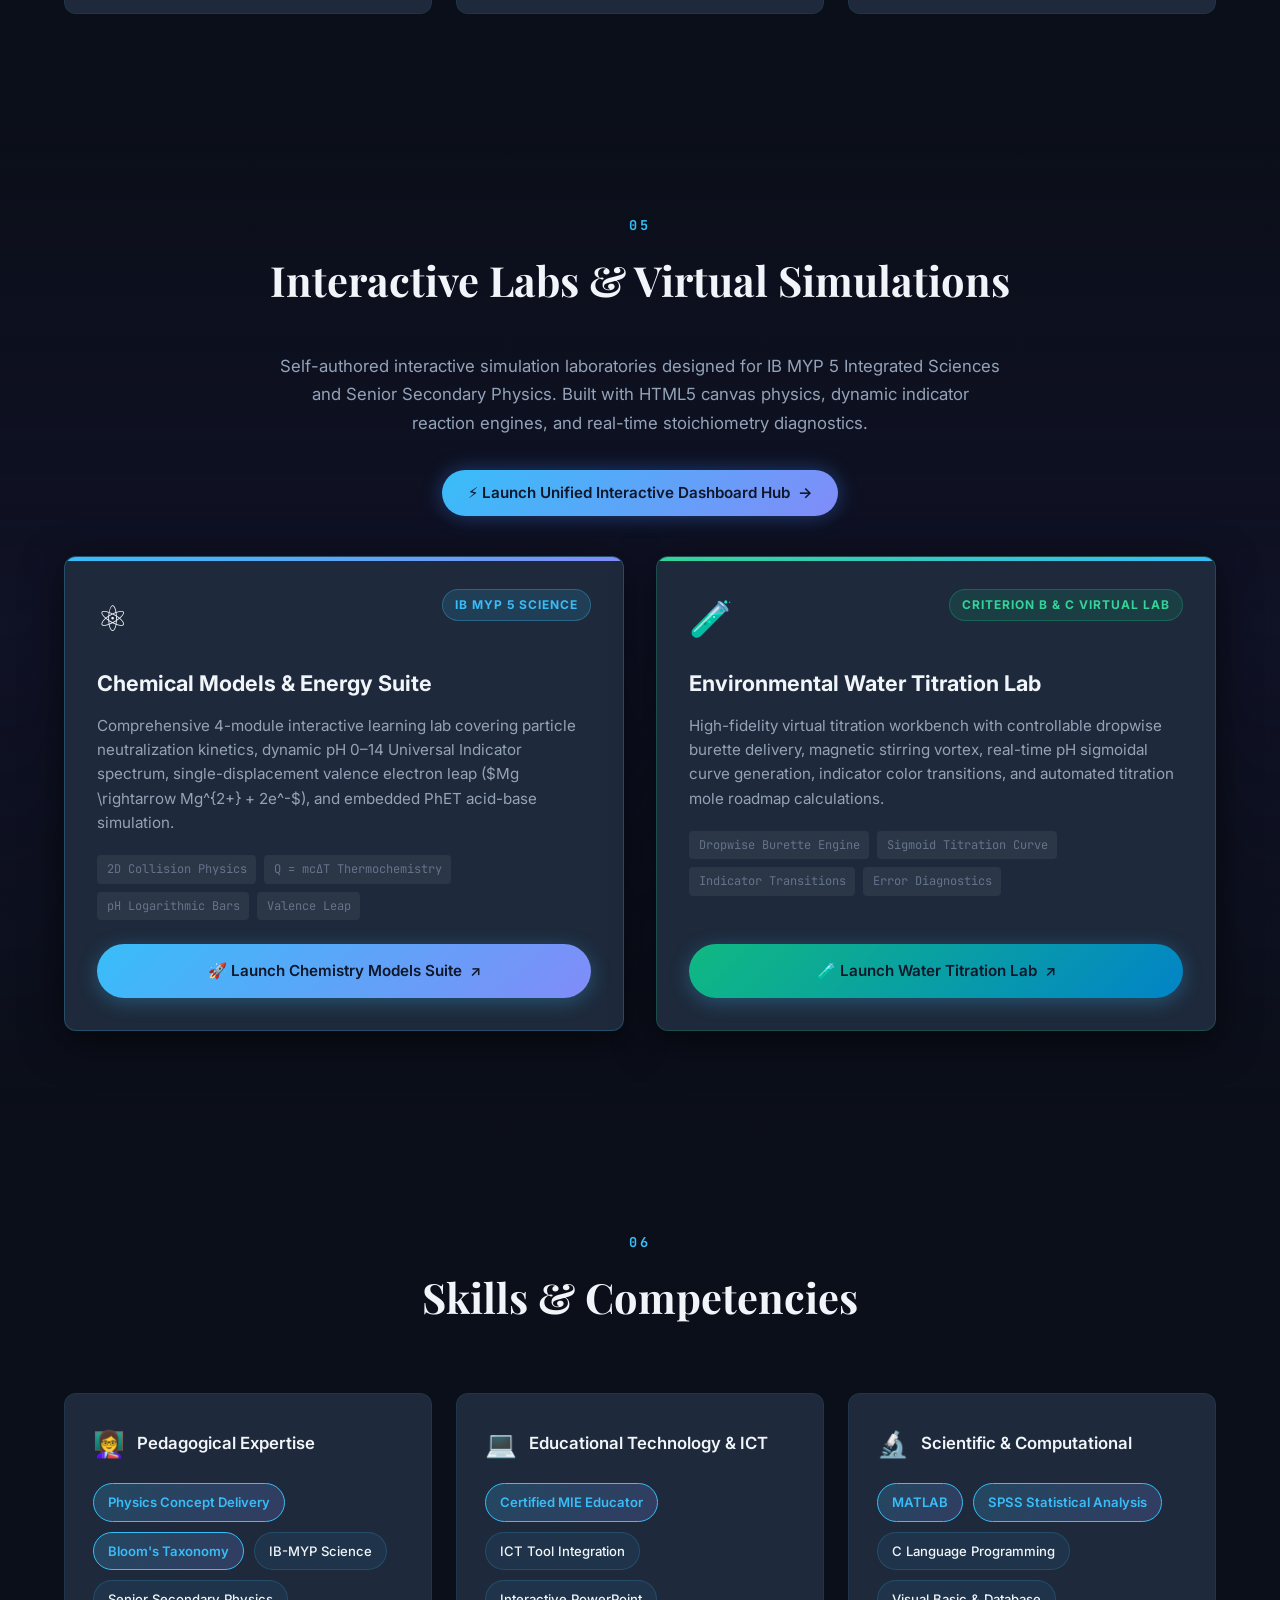
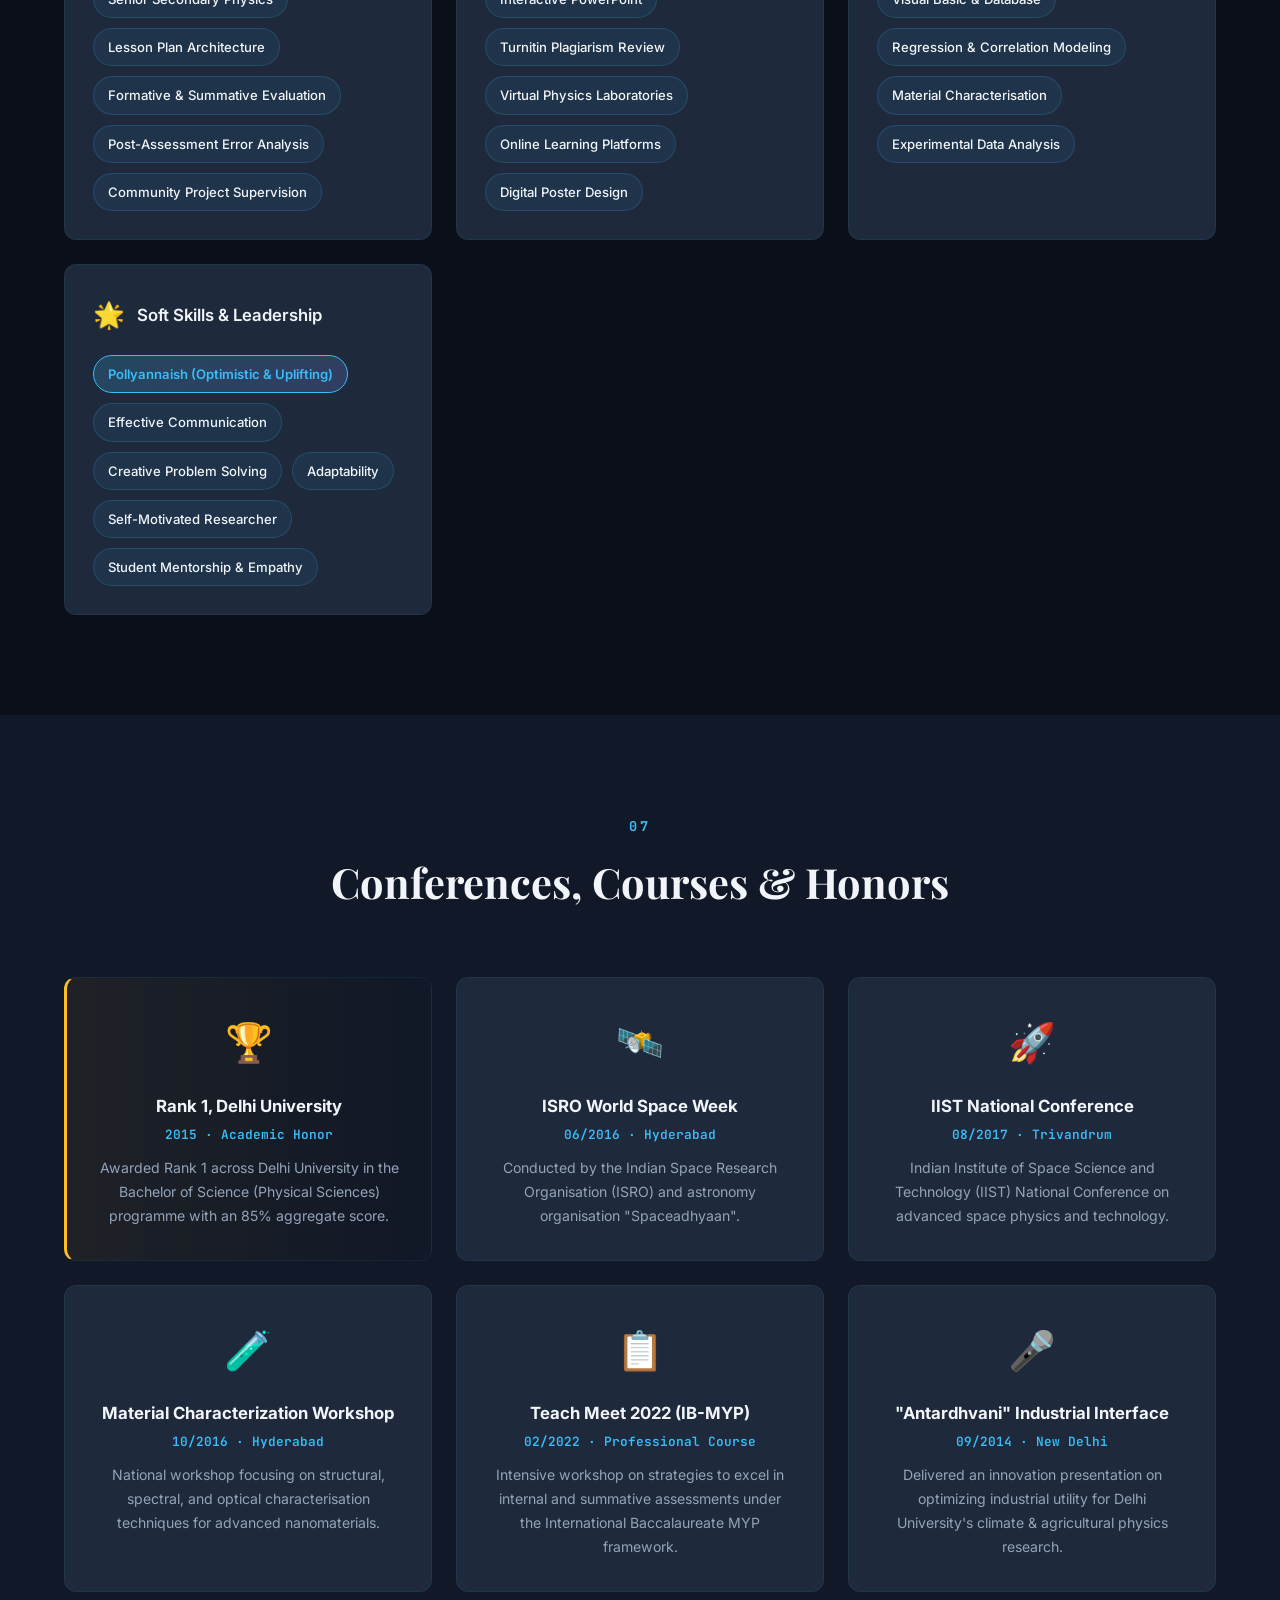
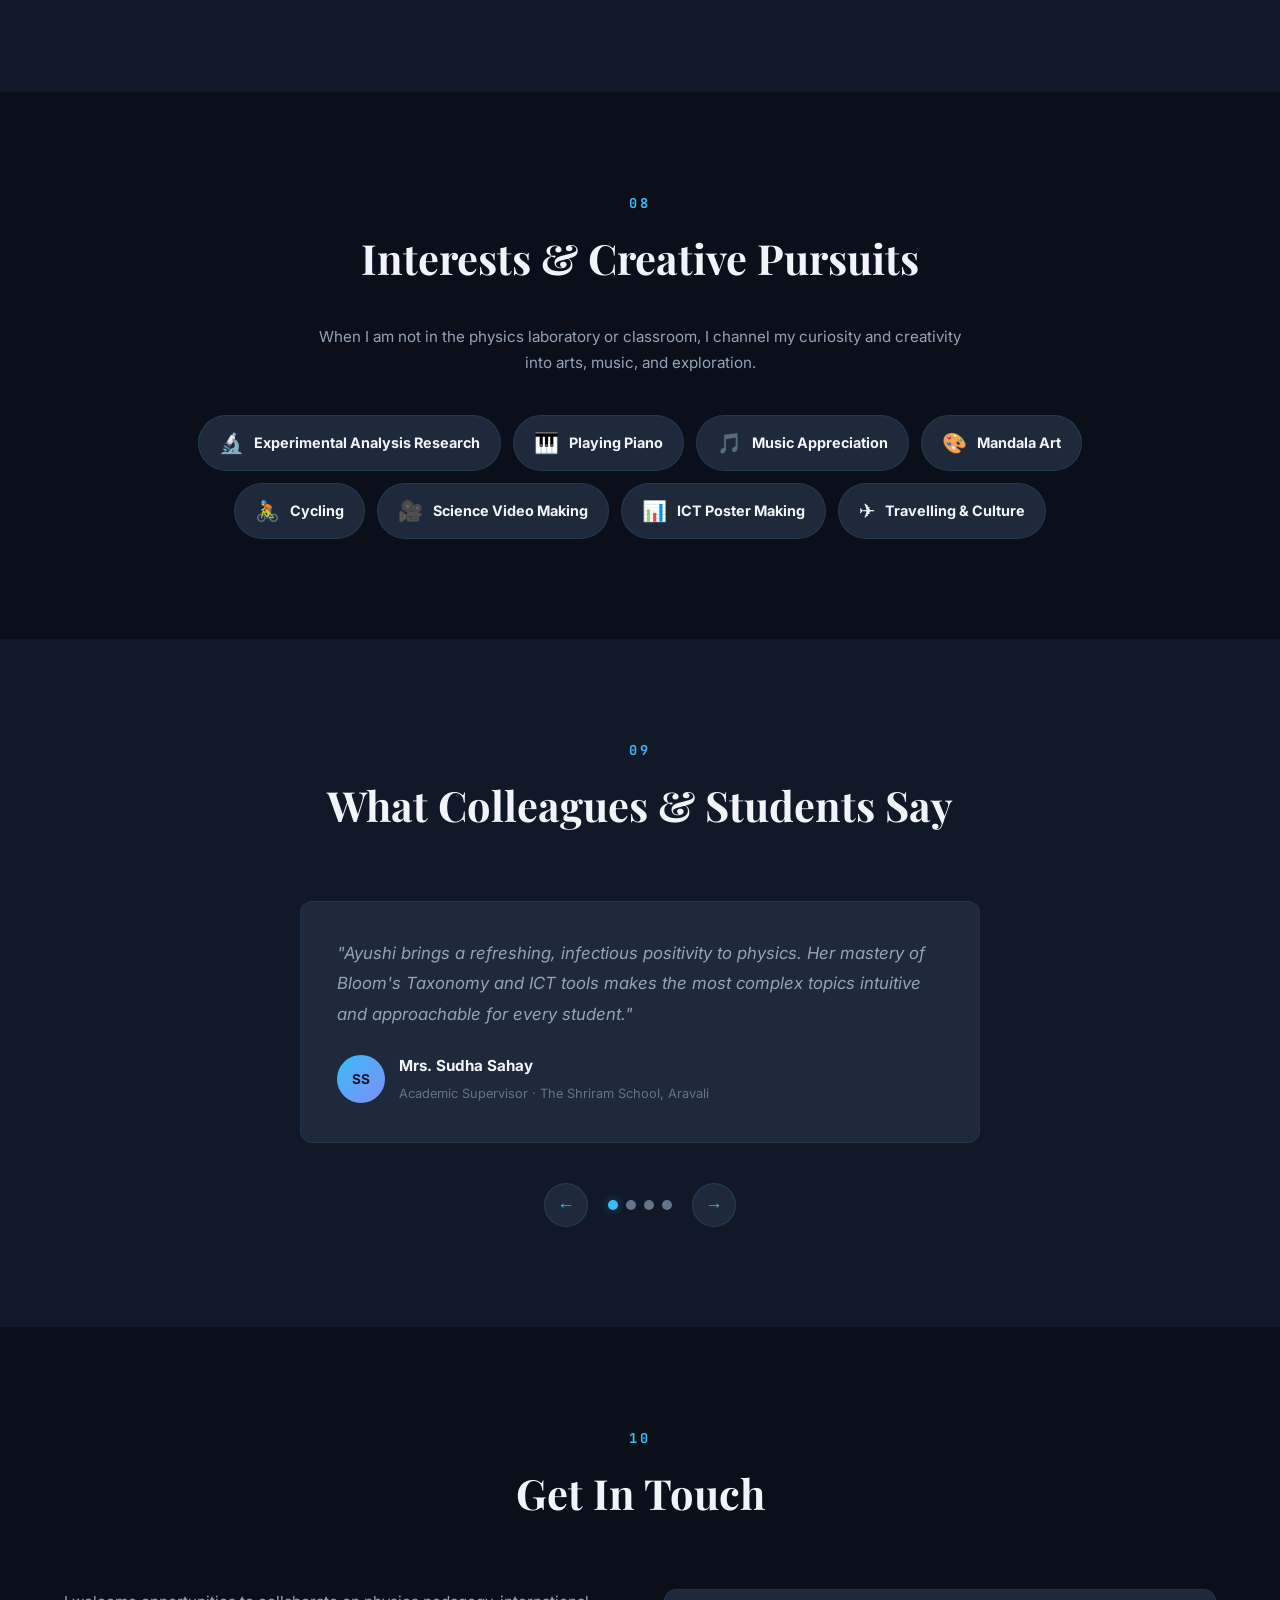
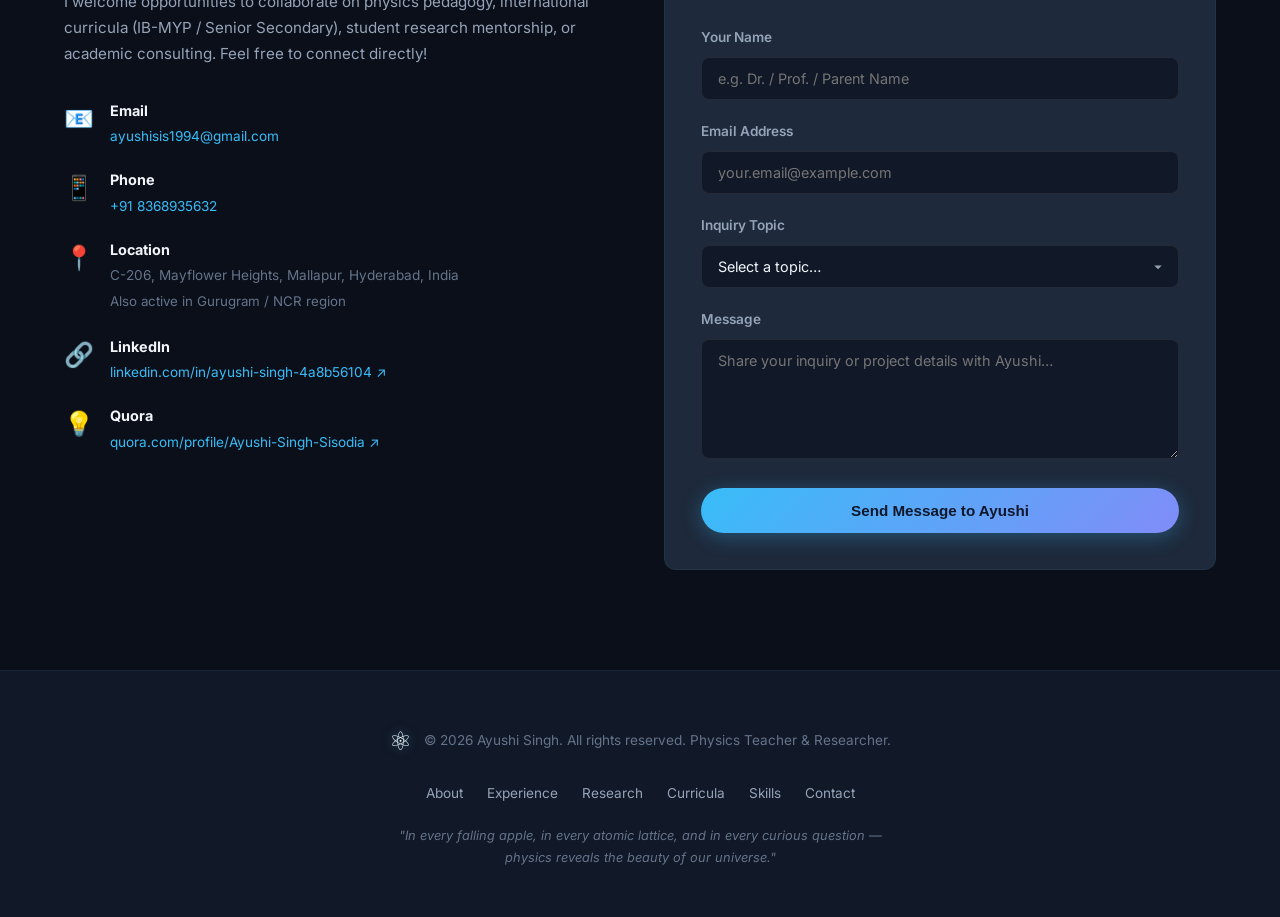
==== commit 82f70621: "feat: add interactive learning dashboard hub with selector view" ====
--- a/index.html
+++ b/index.html
@@ -25,6 +25,7 @@
       <li><a href="#research">Research</a></li>
       <li><a href="#curriculum">Curricula</a></li>
       <li><a href="#interactive-labs">Interactive Labs</a></li>
+      <li><a href="dashboard.html" style="color:var(--accent-cyan); font-weight:700;">⚡ Learning Hub</a></li>
       <li><a href="#skills">Skills</a></li>
       <li><a href="#conferences">Conferences</a></li>
       <li><a href="#interests">Interests</a></li>
@@ -364,9 +365,14 @@
   <section class="section labs-section" id="interactive-labs" style="background: linear-gradient(180deg, var(--bg-primary) 0%, rgba(30, 27, 75, 0.25) 50%, var(--bg-primary) 100%);">
     <div class="container">
       <h2 class="section-title"><span class="title-num">05</span> Interactive Labs &amp; Virtual Simulations</h2>
-      <p class="section-subtitle" style="text-align: center; max-width: 720px; margin: -1.5rem auto 3rem; color: var(--text-secondary); font-size: 1.05rem;">
+      <p class="section-subtitle" style="text-align: center; max-width: 720px; margin: -1.5rem auto 2rem; color: var(--text-secondary); font-size: 1.05rem;">
         Self-authored interactive simulation laboratories designed for IB MYP 5 Integrated Sciences and Senior Secondary Physics. Built with HTML5 canvas physics, dynamic indicator reaction engines, and real-time stoichiometry diagnostics.
       </p>
+      <div style="text-align: center; margin-bottom: 2.5rem;">
+        <a href="dashboard.html" class="btn btn-primary" style="padding: 0.65rem 1.6rem; font-size: 0.95rem; box-shadow: 0 0 20px rgba(59, 130, 246, 0.4); display: inline-flex; align-items: center; gap: 0.5rem;">
+          ⚡ Launch Unified Interactive Dashboard Hub <span>&rarr;</span>
+        </a>
+      </div>
 
       <div class="labs-showcase-grid" style="display: grid; grid-template-columns: repeat(auto-fit, minmax(360px, 1fr)); gap: 2rem;">
         
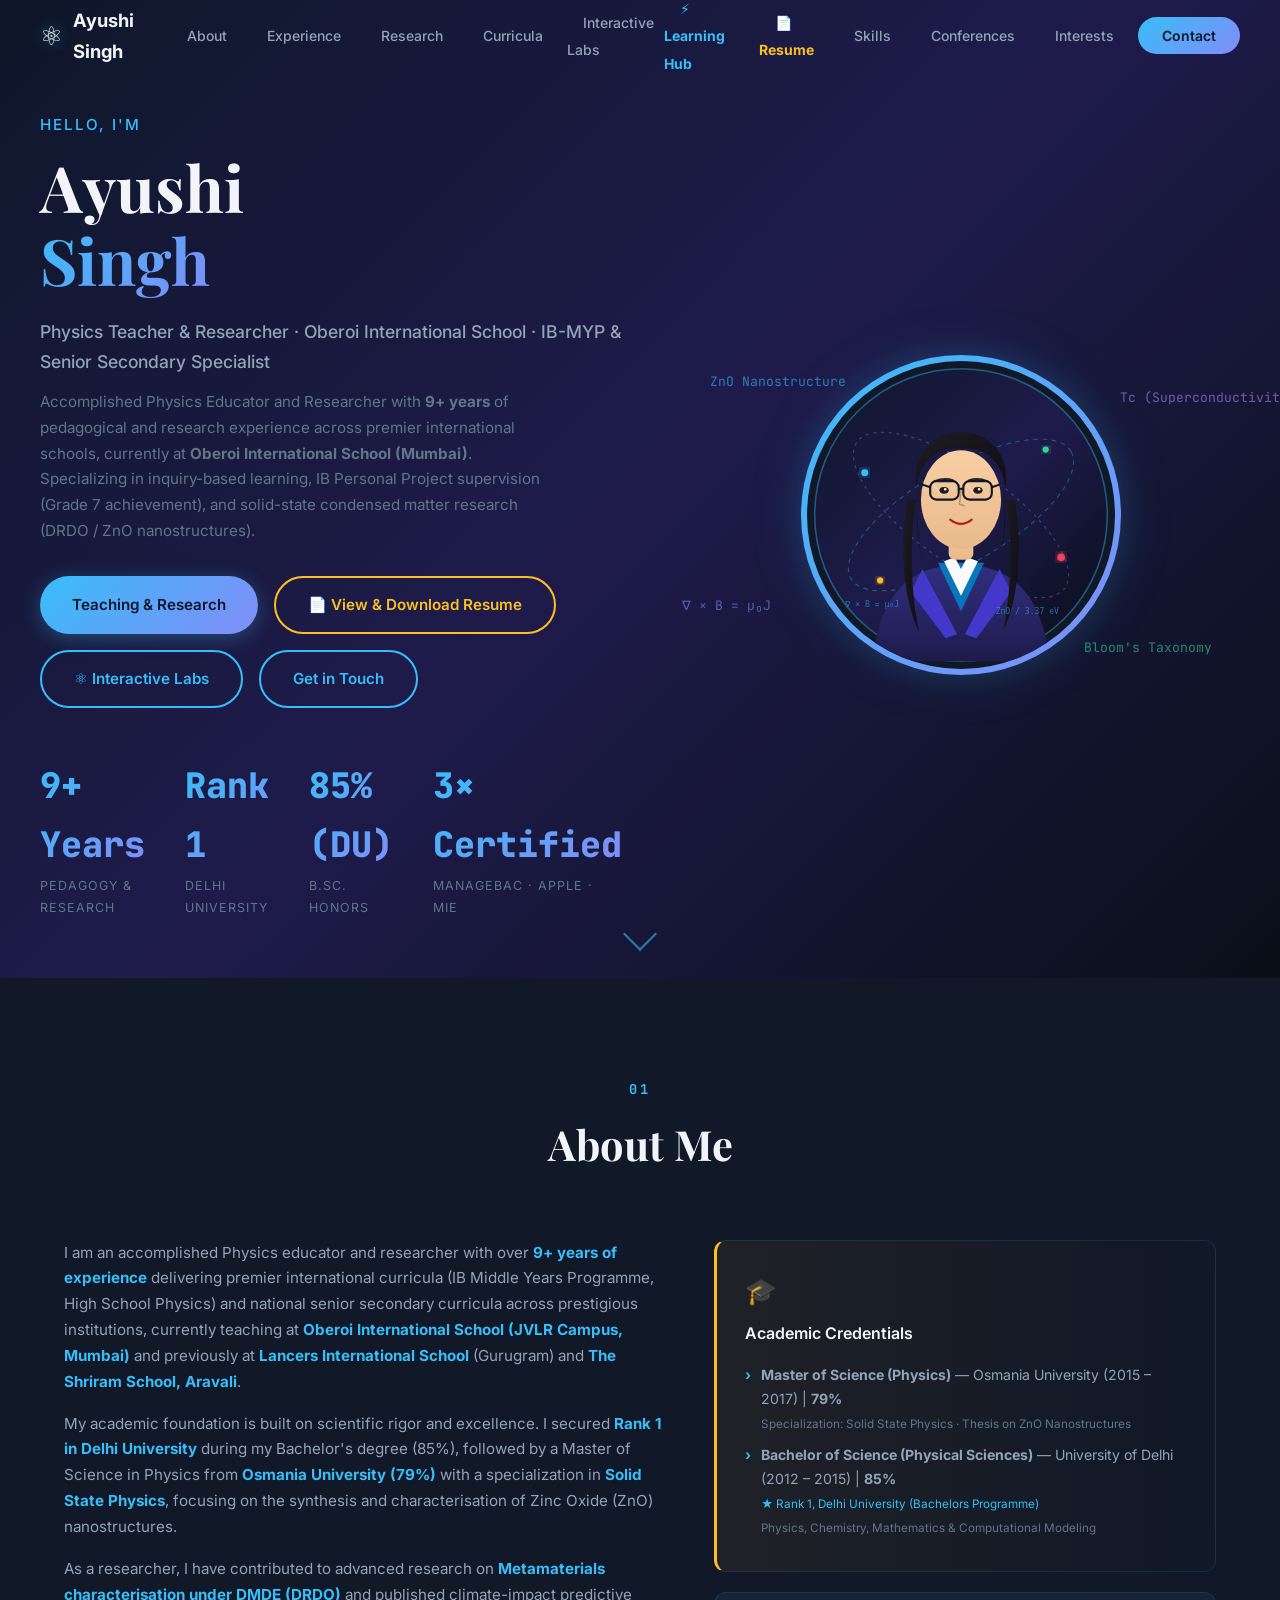
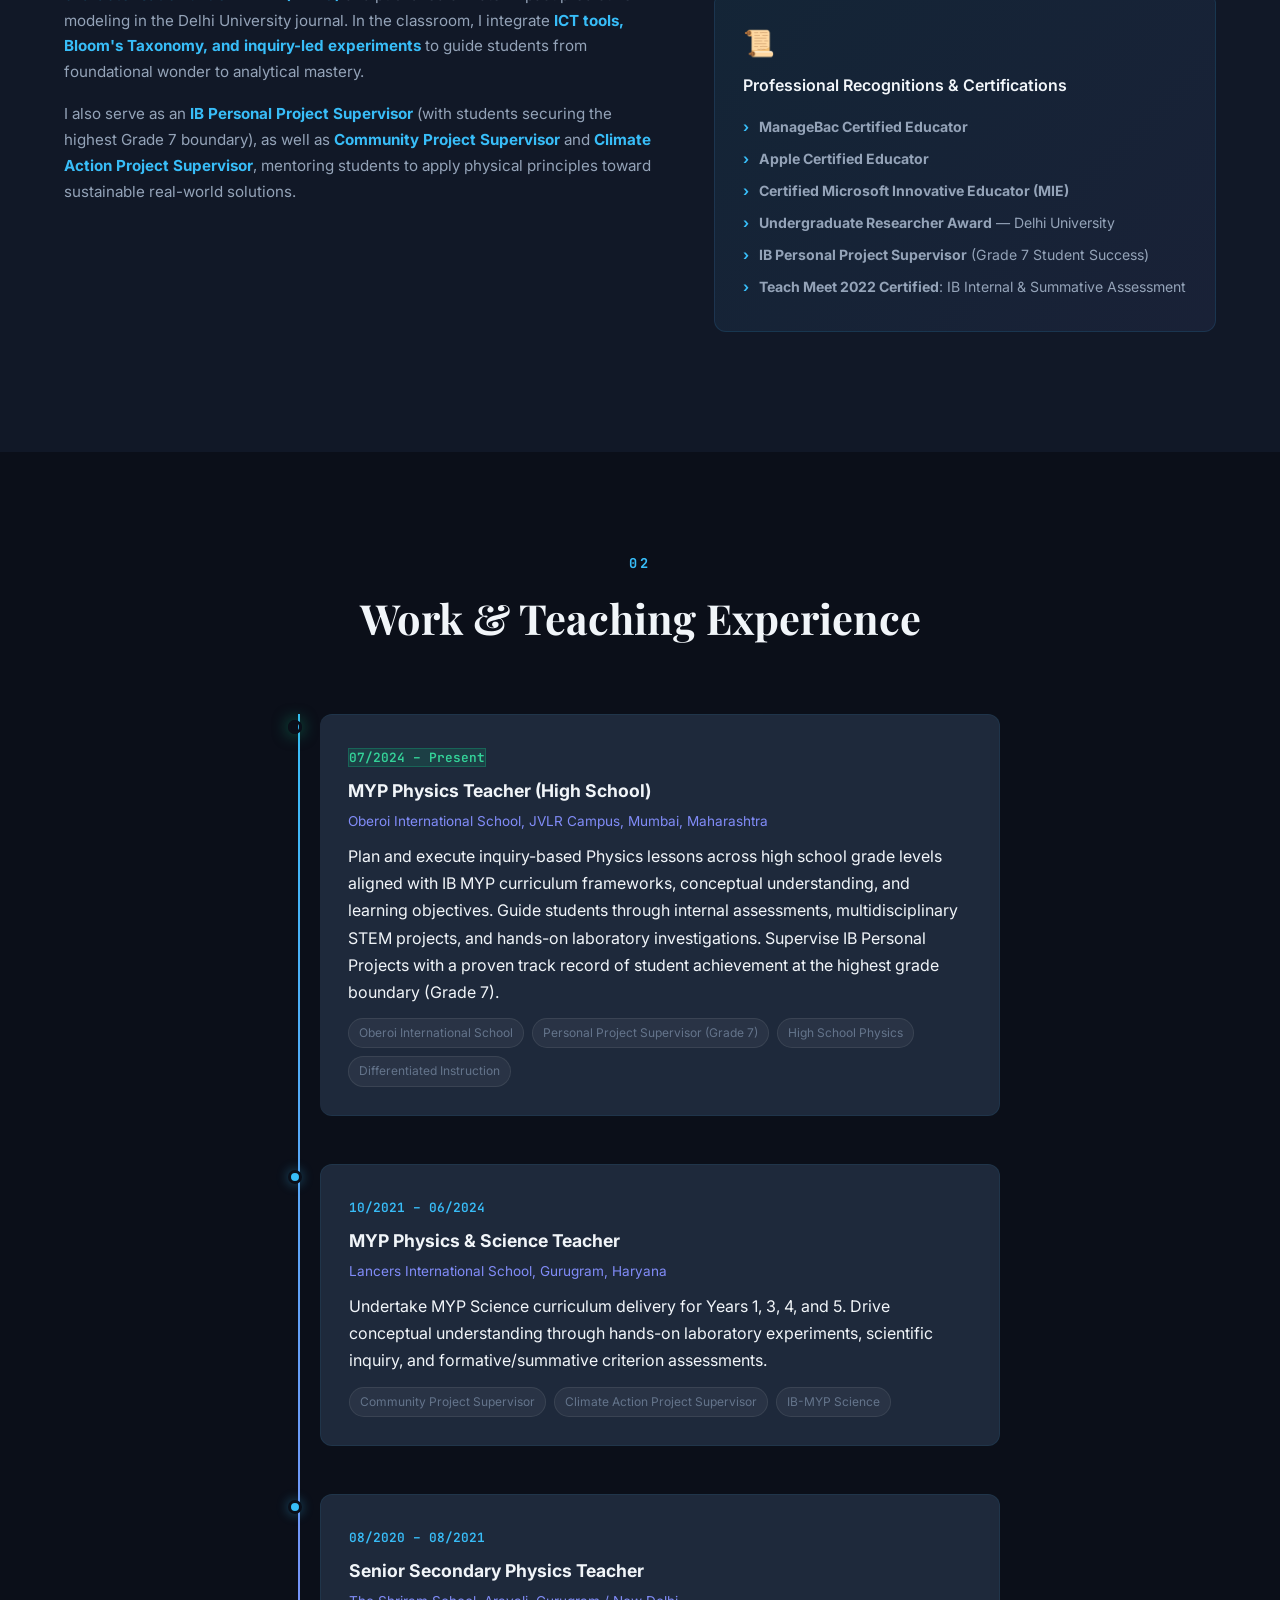
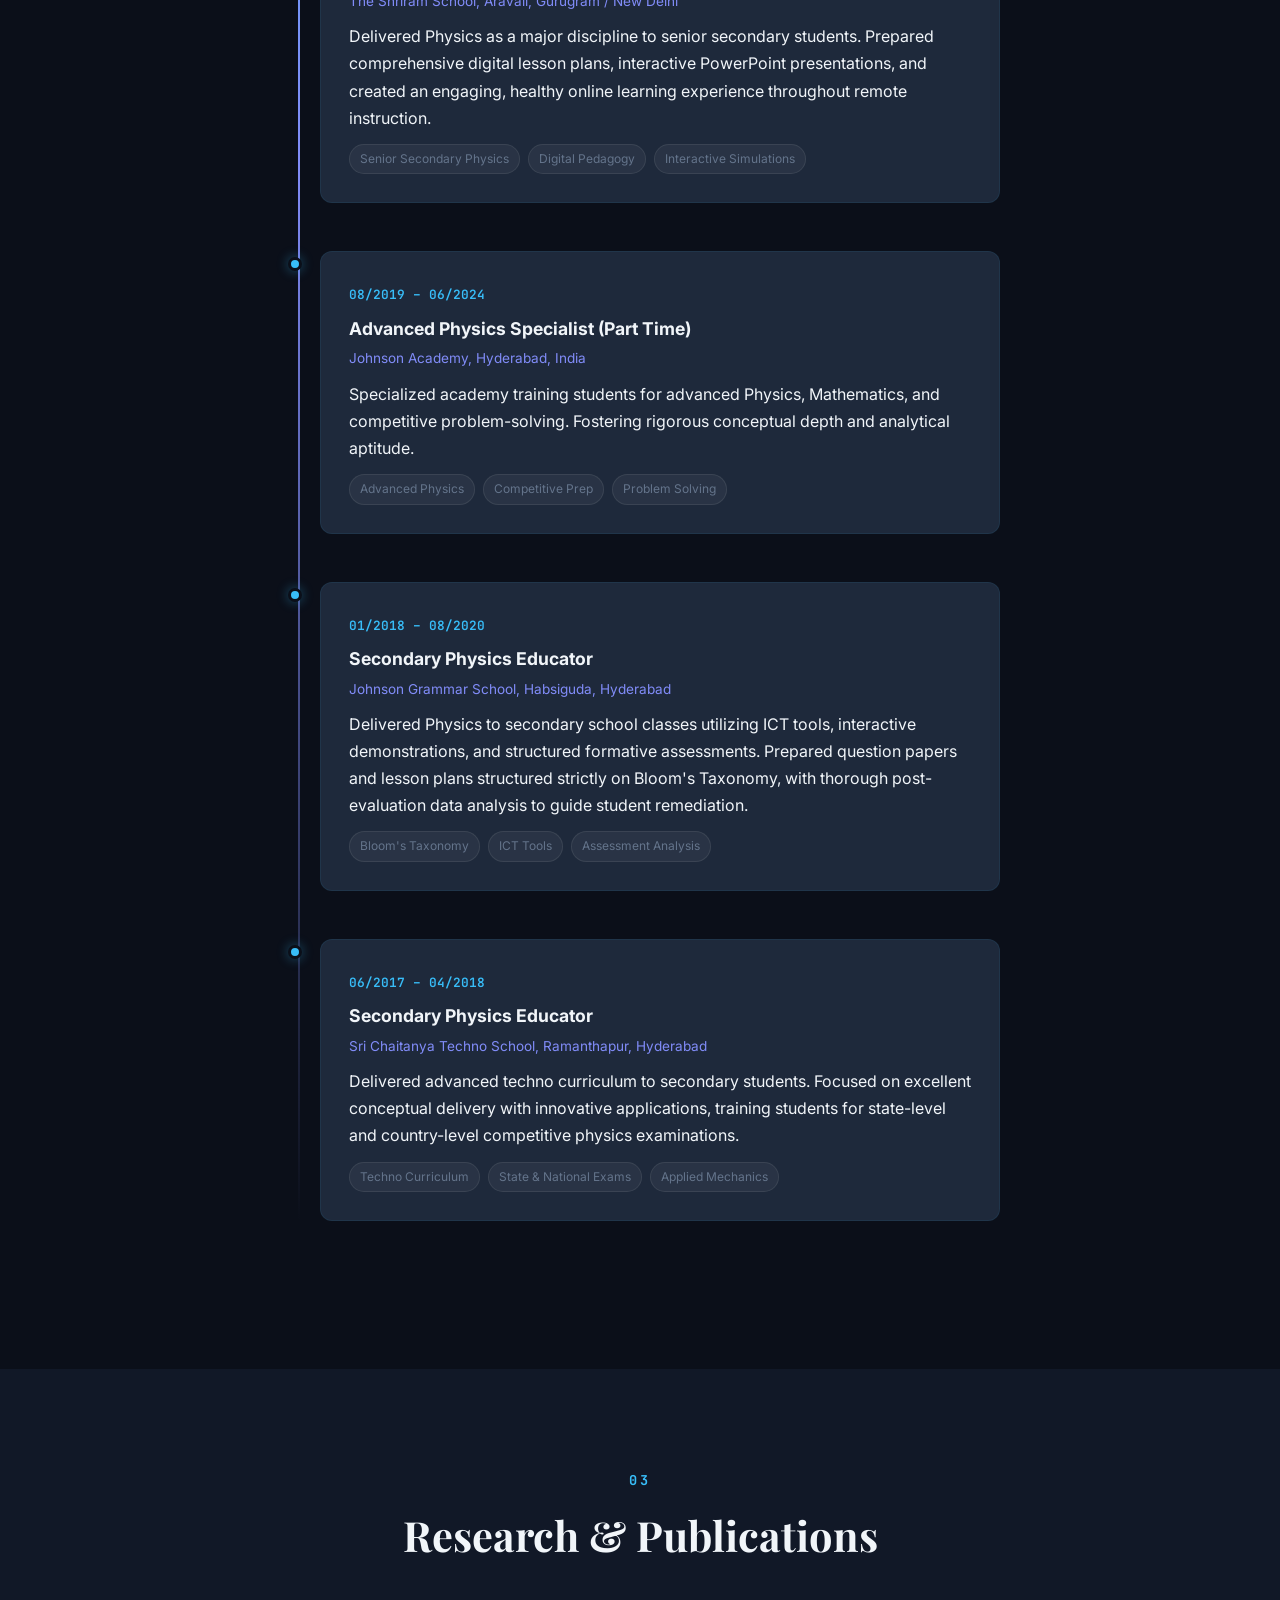
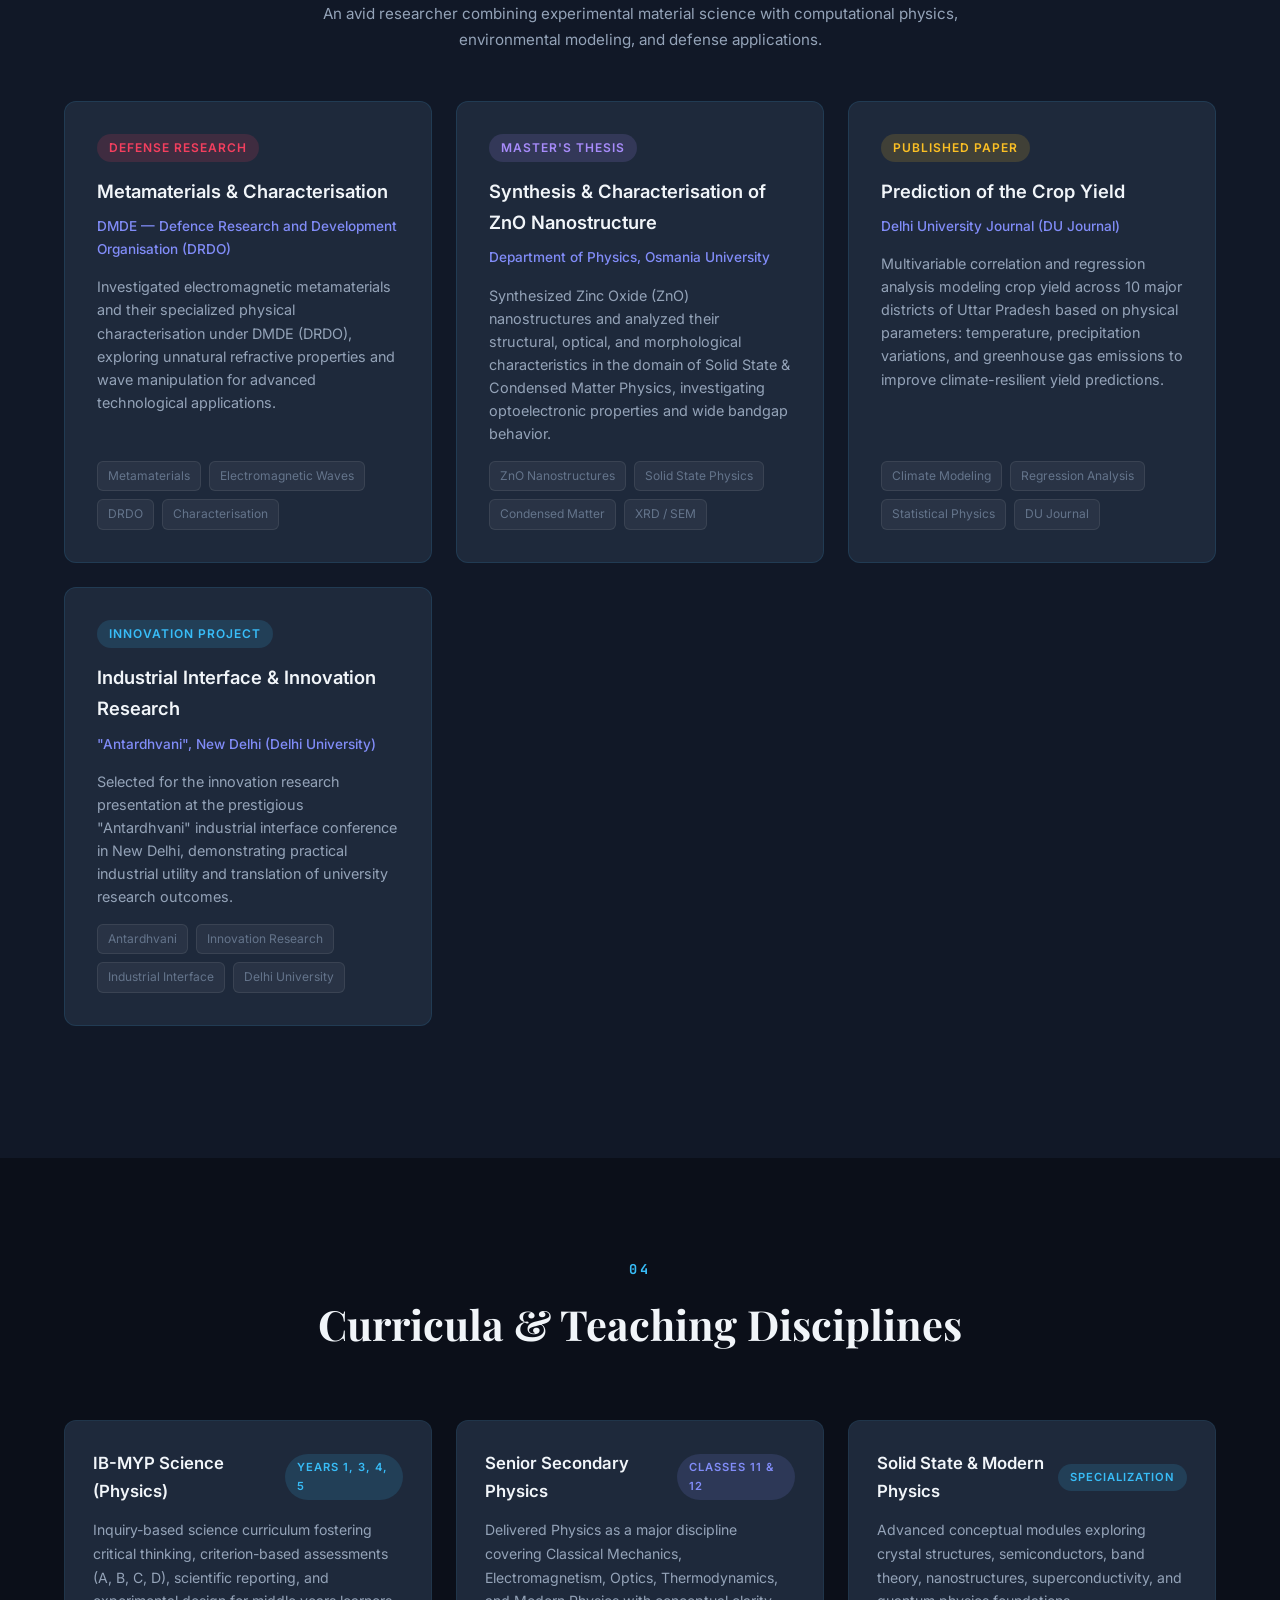
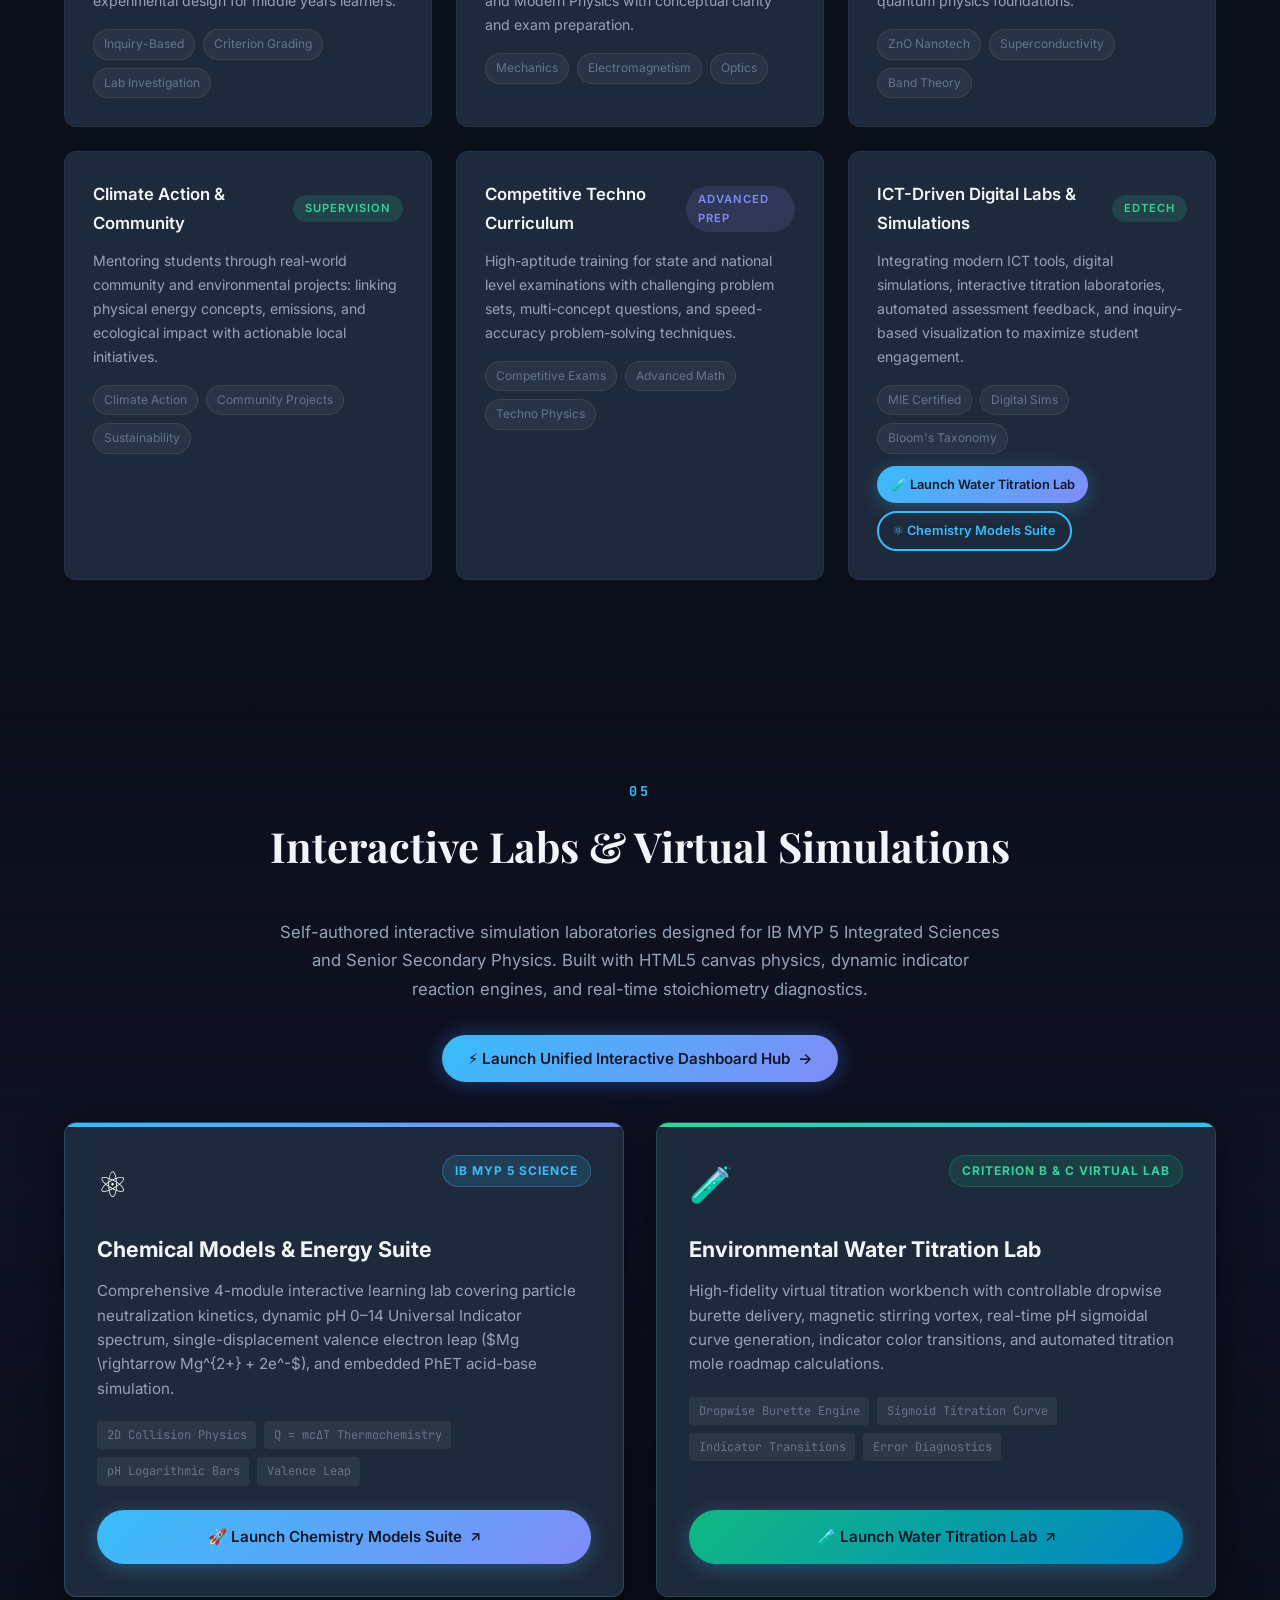
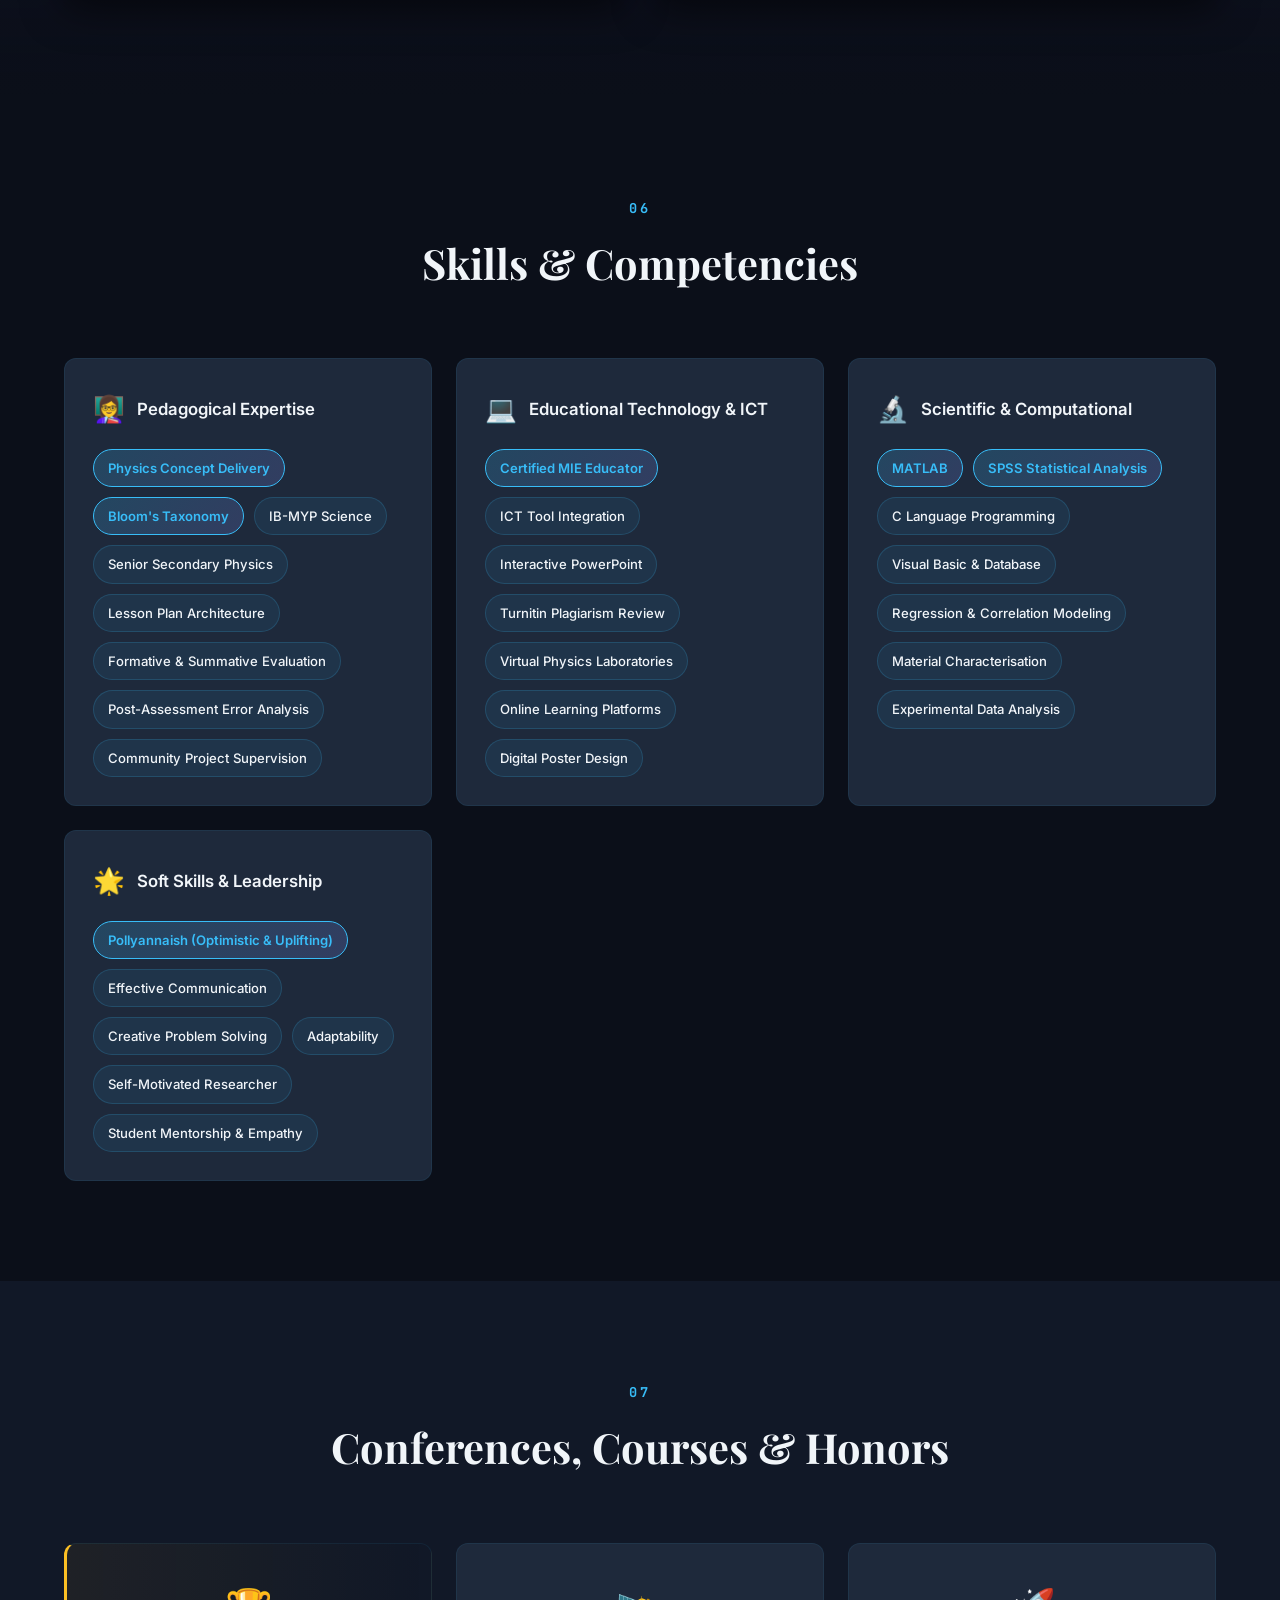
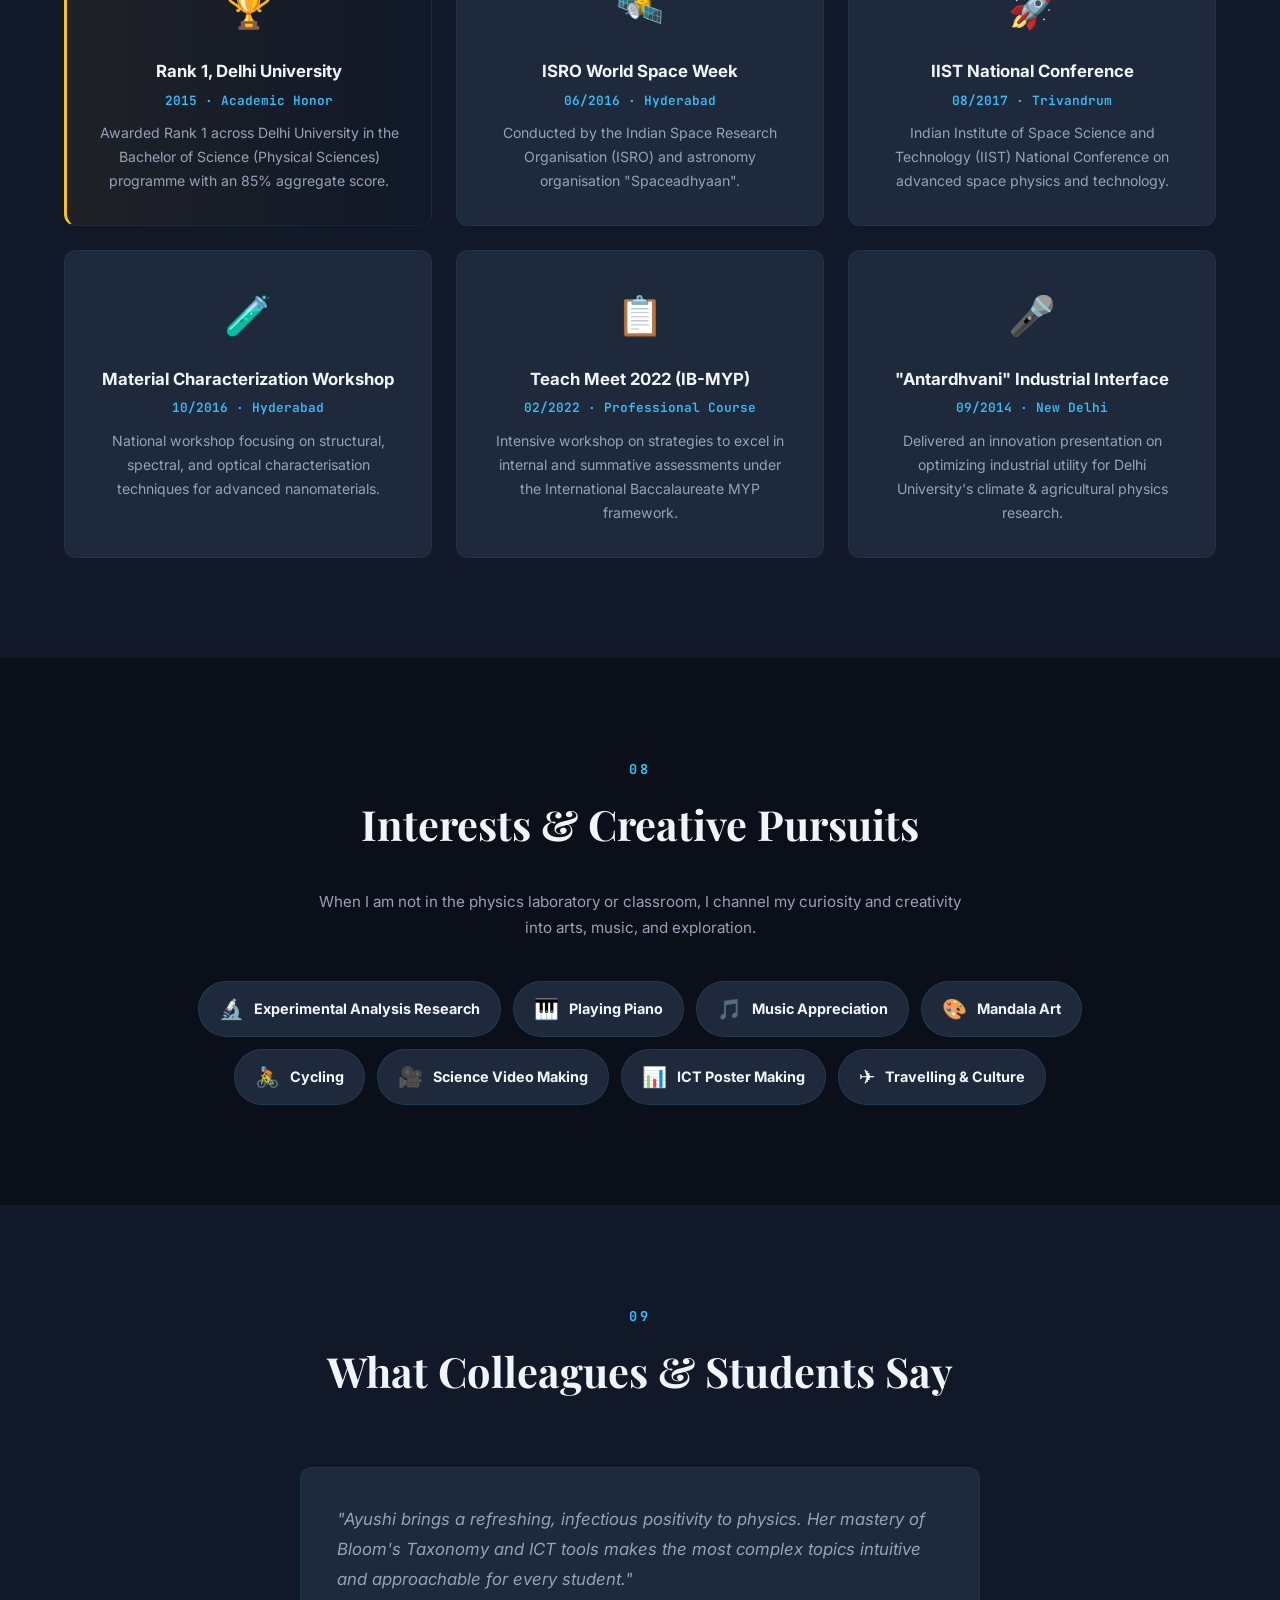
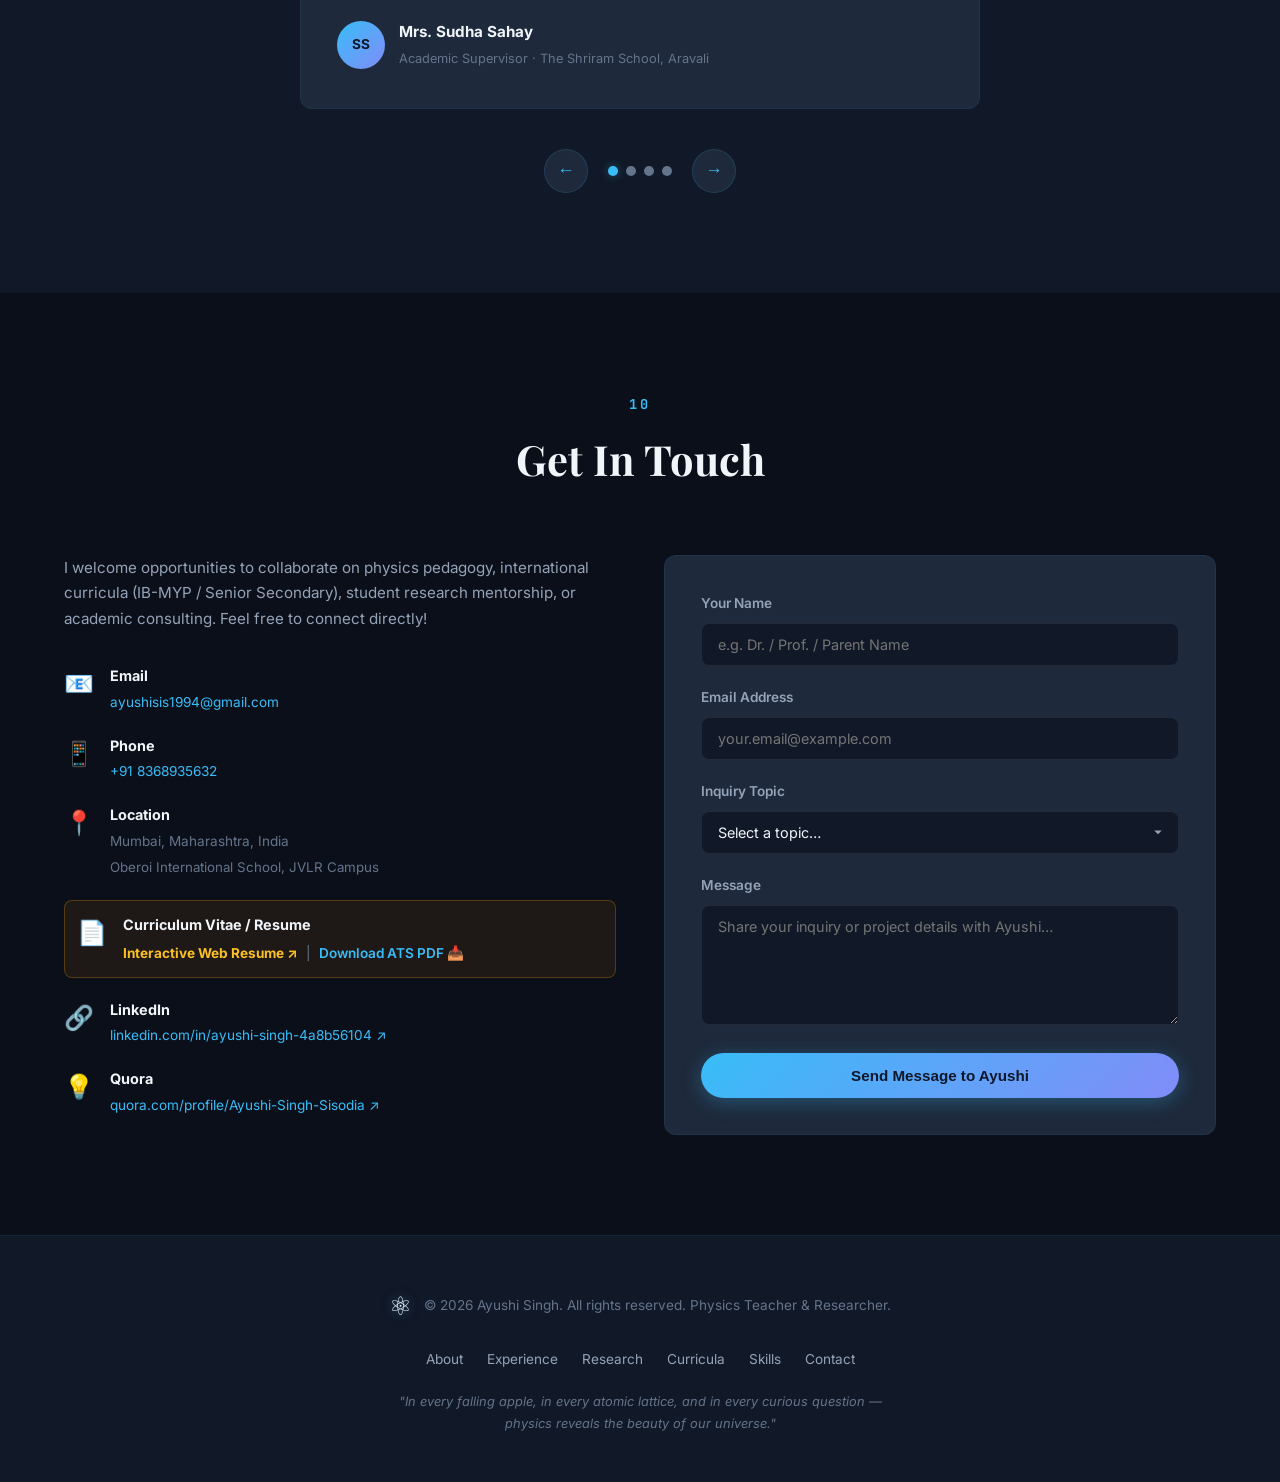
==== commit f7bff97d: "feat: add /resume route with ATS PDF download and sync portfolio with 9+ yrs experience at Oberoi IS" ====
--- a/index.html
+++ b/index.html
@@ -25,7 +25,8 @@
       <li><a href="#research">Research</a></li>
       <li><a href="#curriculum">Curricula</a></li>
       <li><a href="#interactive-labs">Interactive Labs</a></li>
-      <li><a href="dashboard.html" style="color:var(--accent-cyan); font-weight:700;">⚡ Learning Hub</a></li>
+      <li><a href="learn/" style="color:var(--accent-cyan); font-weight:700;">⚡ Learning Hub</a></li>
+      <li><a href="resume/" style="color:var(--accent-amber); font-weight:700;">📄 Resume</a></li>
       <li><a href="#skills">Skills</a></li>
       <li><a href="#conferences">Conferences</a></li>
       <li><a href="#interests">Interests</a></li>
@@ -42,17 +43,18 @@
       <div class="hero-text">
         <p class="hero-greeting">Hello, I'm</p>
         <h1 class="hero-name">Ayushi<br /><span class="highlight">Singh</span></h1>
-        <p class="hero-tagline">Physics Teacher &amp; Researcher · IB-MYP &amp; Senior Secondary Educator</p>
-        <p class="hero-sub">A passionate Physics professional with 4.5+ years of experience across premier international schools. Avid researcher in Superconductivity, Condensed Matter Physics, and Metamaterials — bridging scientific inquiry with interactive, Bloom's Taxonomy-based pedagogy.</p>
+        <p class="hero-tagline">Physics Teacher &amp; Researcher · Oberoi International School · IB-MYP &amp; Senior Secondary Specialist</p>
+        <p class="hero-sub">Accomplished Physics Educator and Researcher with <strong>9+ years</strong> of pedagogical and research experience across premier international schools, currently at <strong>Oberoi International School (Mumbai)</strong>. Specializing in inquiry-based learning, IB Personal Project supervision (Grade 7 achievement), and solid-state condensed matter research (DRDO / ZnO nanostructures).</p>
         <div class="hero-btns">
           <a href="#experience" class="btn btn-primary">Teaching &amp; Research</a>
+          <a href="resume/" class="btn btn-outline" style="border-color: var(--accent-amber); color: #fbbf24;">📄 View &amp; Download Resume</a>
           <a href="#interactive-labs" class="btn btn-outline">⚛️ Interactive Labs</a>
           <a href="#contact" class="btn btn-outline">Get in Touch</a>
         </div>
         <div class="hero-stats">
           <div class="stat">
-            <span class="stat-num" data-target="4.5" data-decimals="1" data-suffix="+">0</span>
-            <span class="stat-label">Years Teaching</span>
+            <span class="stat-num" data-target="9" data-suffix="+ Years">0</span>
+            <span class="stat-label">Pedagogy &amp; Research</span>
           </div>
           <div class="stat">
             <span class="stat-num" data-target="1" data-prefix="Rank ">0</span>
@@ -63,8 +65,8 @@
             <span class="stat-label">B.Sc. Honors</span>
           </div>
           <div class="stat">
-            <span class="stat-num" data-target="100" data-suffix="% Certified">0</span>
-            <span class="stat-label">MIE Educator</span>
+            <span class="stat-num" data-target="3" data-suffix="× Certified">0</span>
+            <span class="stat-label">ManageBac · Apple · MIE</span>
           </div>
         </div>
       </div>
@@ -90,10 +92,10 @@
       <h2 class="section-title"><span class="title-num">01</span> About Me</h2>
       <div class="about-grid">
         <div class="about-text">
-          <p>I am a passionate Physics educator with over <strong>4.5 years of experience</strong> teaching diverse curricula at the senior secondary level and in renowned international institutions, including <strong>Lancers International School</strong> (Gurugram) and <strong>The Shriram School, Aravali</strong>.</p>
+          <p>I am an accomplished Physics educator and researcher with over <strong>9+ years of experience</strong> delivering premier international curricula (IB Middle Years Programme, High School Physics) and national senior secondary curricula across prestigious institutions, currently teaching at <strong>Oberoi International School (JVLR Campus, Mumbai)</strong> and previously at <strong>Lancers International School</strong> (Gurugram) and <strong>The Shriram School, Aravali</strong>.</p>
           <p>My academic foundation is built on scientific rigor and excellence. I secured <strong>Rank 1 in Delhi University</strong> during my Bachelor's degree (85%), followed by a Master of Science in Physics from <strong>Osmania University (79%)</strong> with a specialization in <strong>Solid State Physics</strong>, focusing on the synthesis and characterisation of Zinc Oxide (ZnO) nanostructures.</p>
-          <p>As a researcher, I have contributed to advanced research on <strong>Metamaterials characterisation under DMDE (DRDO)</strong> and published climate-impact correlation models in the Delhi University journal. In the classroom, I integrate <strong>ICT tools, Bloom's Taxonomy, and inquiry-led experiments</strong> to guide students from foundational wonder to analytical mastery.</p>
-          <p>I also serve as a <strong>Community Project Supervisor</strong> and <strong>Climate Action Project Supervisor</strong>, mentoring students to apply physical principles toward sustainable real-world solutions.</p>
+          <p>As a researcher, I have contributed to advanced research on <strong>Metamaterials characterisation under DMDE (DRDO)</strong> and published climate-impact predictive modeling in the Delhi University journal. In the classroom, I integrate <strong>ICT tools, Bloom's Taxonomy, and inquiry-led experiments</strong> to guide students from foundational wonder to analytical mastery.</p>
+          <p>I also serve as an <strong>IB Personal Project Supervisor</strong> (with students securing the highest Grade 7 boundary), as well as <strong>Community Project Supervisor</strong> and <strong>Climate Action Project Supervisor</strong>, mentoring students to apply physical principles toward sustainable real-world solutions.</p>
         </div>
         <div class="about-details">
           <div class="detail-card award-highlight">
@@ -111,11 +113,13 @@
           </div>
           <div class="detail-card">
             <span class="detail-icon">📜</span>
-            <h3>Professional Recognitions</h3>
+            <h3>Professional Recognitions &amp; Certifications</h3>
             <ul>
+              <li><strong>ManageBac Certified Educator</strong></li>
+              <li><strong>Apple Certified Educator</strong></li>
               <li><strong>Certified Microsoft Innovative Educator (MIE)</strong></li>
               <li><strong>Undergraduate Researcher Award</strong> — Delhi University</li>
-              <li><strong>IB-MYP Science Educator</strong> (Years 1, 3, 4, 5)</li>
+              <li><strong>IB Personal Project Supervisor</strong> (Grade 7 Student Success)</li>
               <li><strong>Teach Meet 2022 Certified</strong>: IB Internal &amp; Summative Assessment</li>
             </ul>
           </div>
@@ -129,12 +133,28 @@
     <div class="container">
       <h2 class="section-title"><span class="title-num">02</span> Work &amp; Teaching Experience</h2>
       <div class="timeline">
+
+        <div class="timeline-item">
+          <div class="timeline-dot" style="background: var(--accent-emerald); box-shadow: 0 0 16px rgba(16, 185, 129, 0.6);"></div>
+          <div class="timeline-content" style="border-left: 3px solid var(--accent-emerald);">
+            <span class="timeline-date" style="background: rgba(16, 185, 129, 0.15); color: #34d399; border: 1px solid rgba(16, 185, 129, 0.3);">07/2024 – Present</span>
+            <h3>MYP Physics Teacher (High School)</h3>
+            <p class="timeline-place">Oberoi International School, JVLR Campus, Mumbai, Maharashtra</p>
+            <p>Plan and execute inquiry-based Physics lessons across high school grade levels aligned with IB MYP curriculum frameworks, conceptual understanding, and learning objectives. Guide students through internal assessments, multidisciplinary STEM projects, and hands-on laboratory investigations. Supervise IB Personal Projects with a proven track record of student achievement at the highest grade boundary (Grade 7).</p>
+            <div class="subject-tags" style="margin-top:12px;">
+              <span>Oberoi International School</span>
+              <span>Personal Project Supervisor (Grade 7)</span>
+              <span>High School Physics</span>
+              <span>Differentiated Instruction</span>
+            </div>
+          </div>
+        </div>
 
         <div class="timeline-item">
           <div class="timeline-dot"></div>
           <div class="timeline-content">
-            <span class="timeline-date">10/2021 – Present</span>
-            <h3>MYP Physics Teacher</h3>
+            <span class="timeline-date">10/2021 – 06/2024</span>
+            <h3>MYP Physics &amp; Science Teacher</h3>
             <p class="timeline-place">Lancers International School, Gurugram, Haryana</p>
             <p>Undertake MYP Science curriculum delivery for Years 1, 3, 4, and 5. Drive conceptual understanding through hands-on laboratory experiments, scientific inquiry, and formative/summative criterion assessments.</p>
             <div class="subject-tags" style="margin-top:12px;">
@@ -149,7 +169,7 @@
           <div class="timeline-dot"></div>
           <div class="timeline-content">
             <span class="timeline-date">08/2020 – 08/2021</span>
-            <h3>Physics Teacher</h3>
+            <h3>Senior Secondary Physics Teacher</h3>
             <p class="timeline-place">The Shriram School, Aravali, Gurugram / New Delhi</p>
             <p>Delivered Physics as a major discipline to senior secondary students. Prepared comprehensive digital lesson plans, interactive PowerPoint presentations, and created an engaging, healthy online learning experience throughout remote instruction.</p>
             <div class="subject-tags" style="margin-top:12px;">
@@ -163,8 +183,8 @@
         <div class="timeline-item">
           <div class="timeline-dot"></div>
           <div class="timeline-content">
-            <span class="timeline-date">08/2019 – Present</span>
-            <h3>Physics Teacher (Part Time)</h3>
+            <span class="timeline-date">08/2019 – 06/2024</span>
+            <h3>Advanced Physics Specialist (Part Time)</h3>
             <p class="timeline-place">Johnson Academy, Hyderabad, India</p>
             <p>Specialized academy training students for advanced Physics, Mathematics, and competitive problem-solving. Fostering rigorous conceptual depth and analytical aptitude.</p>
             <div class="subject-tags" style="margin-top:12px;">
@@ -369,7 +389,7 @@
         Self-authored interactive simulation laboratories designed for IB MYP 5 Integrated Sciences and Senior Secondary Physics. Built with HTML5 canvas physics, dynamic indicator reaction engines, and real-time stoichiometry diagnostics.
       </p>
       <div style="text-align: center; margin-bottom: 2.5rem;">
-        <a href="dashboard.html" class="btn btn-primary" style="padding: 0.65rem 1.6rem; font-size: 0.95rem; box-shadow: 0 0 20px rgba(59, 130, 246, 0.4); display: inline-flex; align-items: center; gap: 0.5rem;">
+        <a href="learn/" class="btn btn-primary" style="padding: 0.65rem 1.6rem; font-size: 0.95rem; box-shadow: 0 0 20px rgba(59, 130, 246, 0.4); display: inline-flex; align-items: center; gap: 0.5rem;">
           ⚡ Launch Unified Interactive Dashboard Hub <span>&rarr;</span>
         </a>
       </div>
@@ -690,8 +710,19 @@
               <span class="contact-icon">📍</span>
               <div>
                 <strong>Location</strong>
-                <p>C-206, Mayflower Heights, Mallapur, Hyderabad, India</p>
-                <small style="color:var(--text-muted);">Also active in Gurugram / NCR region</small>
+                <p>Mumbai, Maharashtra, India</p>
+                <small style="color:var(--text-muted);">Oberoi International School, JVLR Campus</small>
+              </div>
+            </div>
+
+            <div class="contact-method" style="background: rgba(245, 158, 11, 0.08); border: 1px solid rgba(245, 158, 11, 0.25); border-radius: 8px; padding: 12px;">
+              <span class="contact-icon">📄</span>
+              <div>
+                <strong>Curriculum Vitae / Resume</strong>
+                <p style="margin-top: 4px;">
+                  <a href="resume/" class="contact-link" style="color: #fbbf24; font-weight: 700;">Interactive Web Resume ↗</a> &nbsp;|&nbsp;
+                  <a href="Ayushi_Singh_Resume.pdf" download class="contact-link" style="color: var(--accent-cyan); font-weight: 600;">Download ATS PDF 📥</a>
+                </p>
               </div>
             </div>
 
